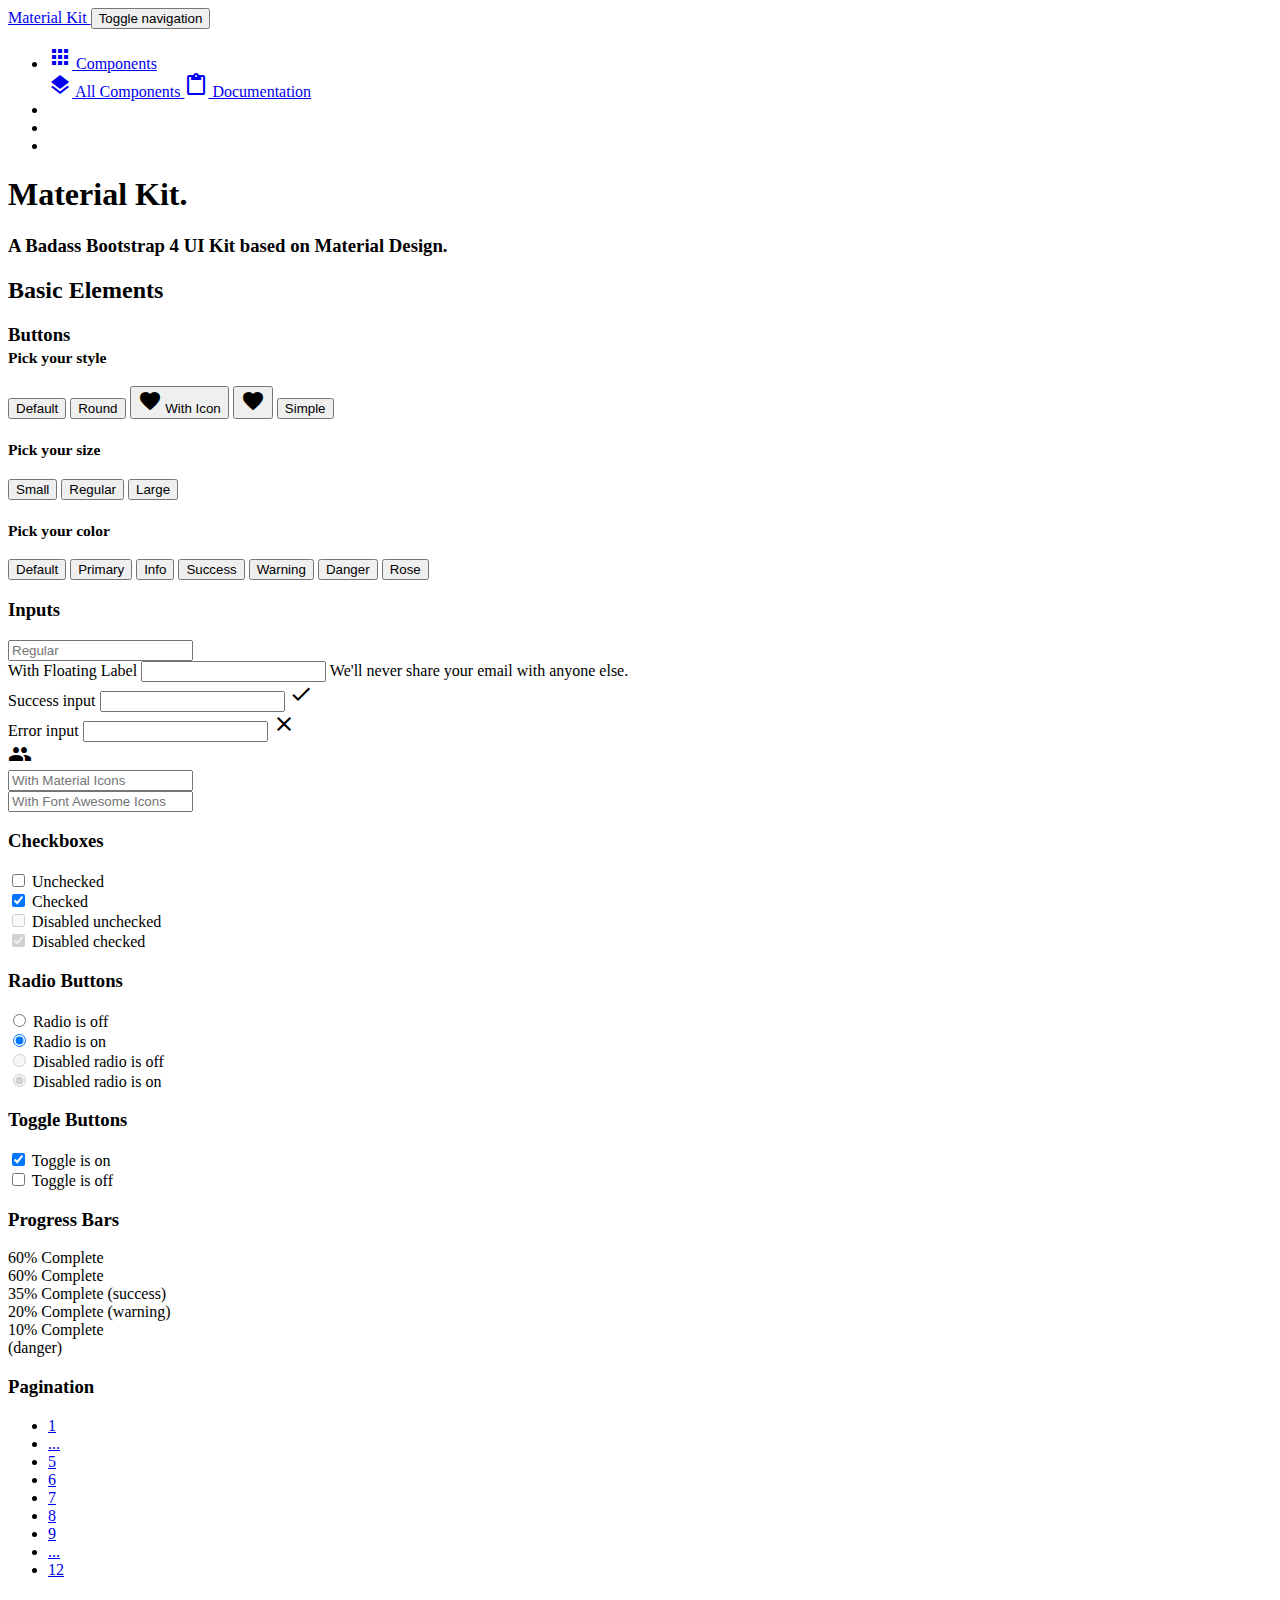
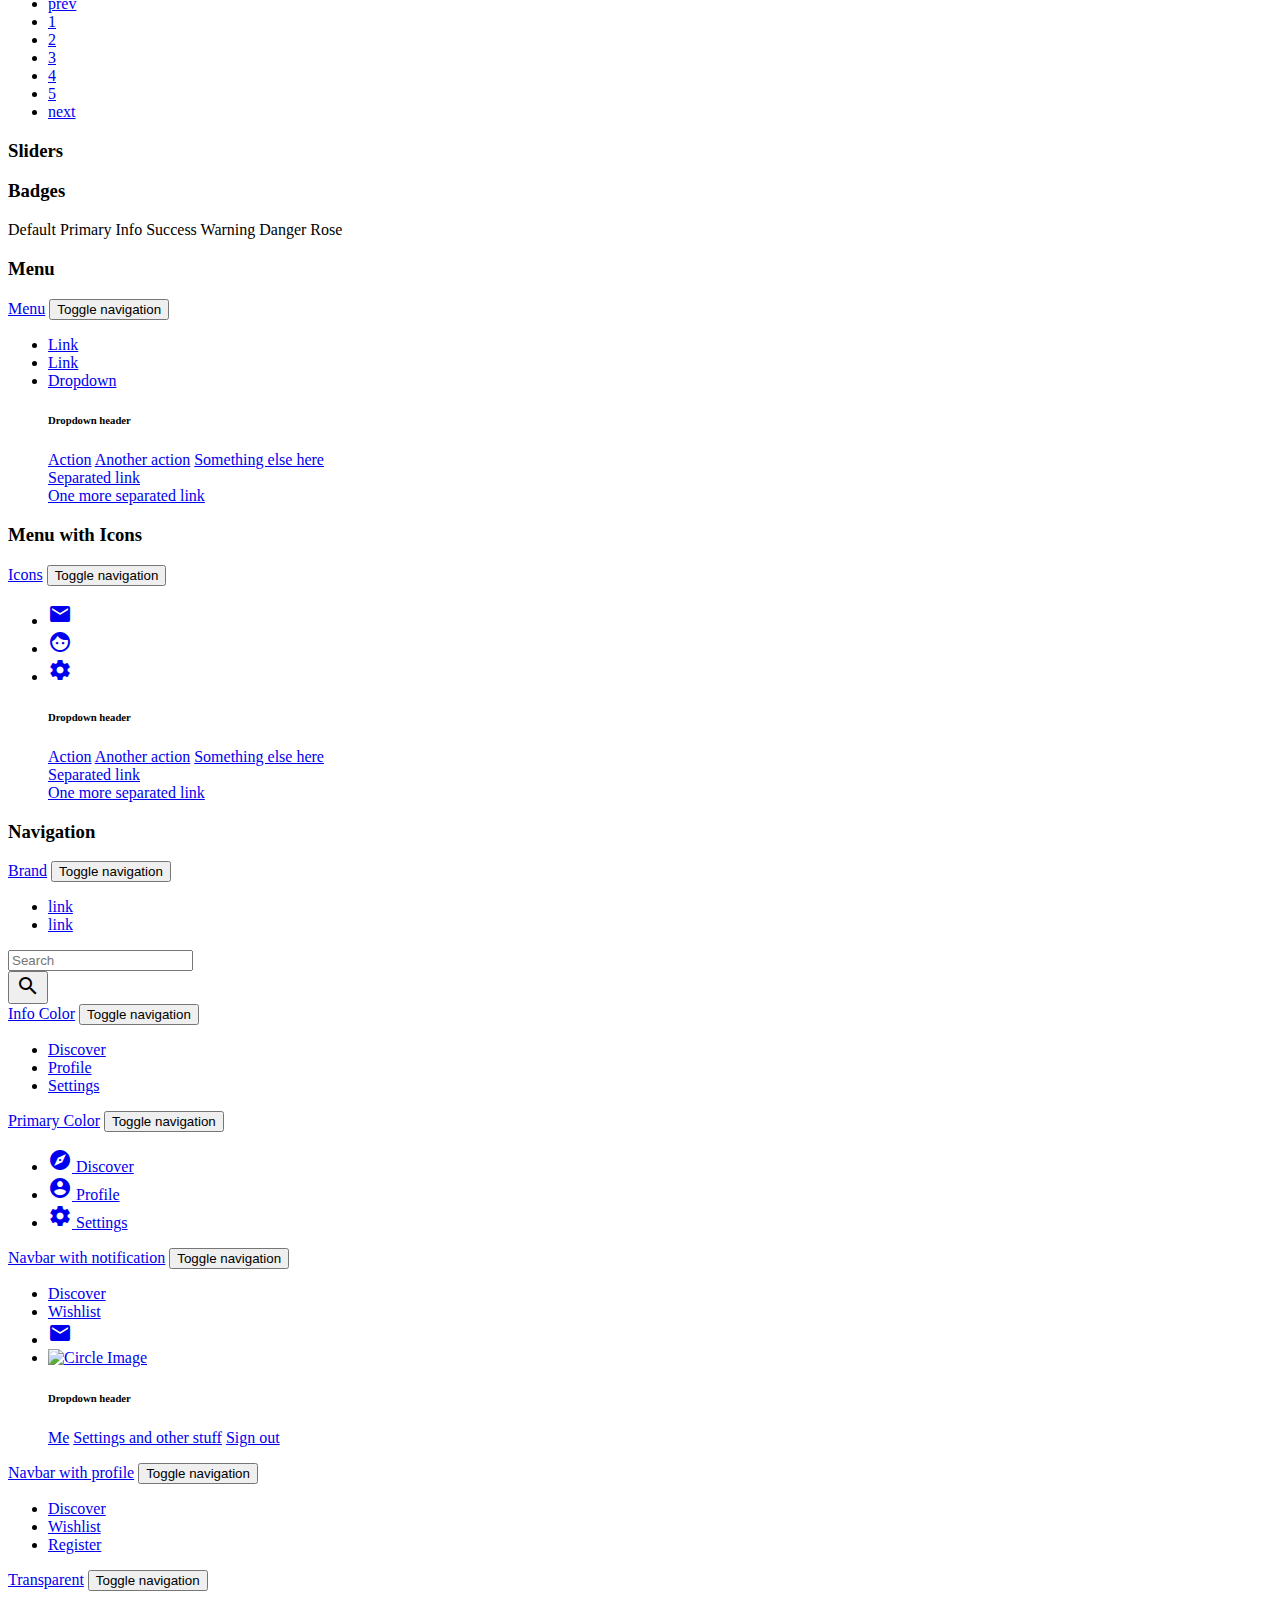
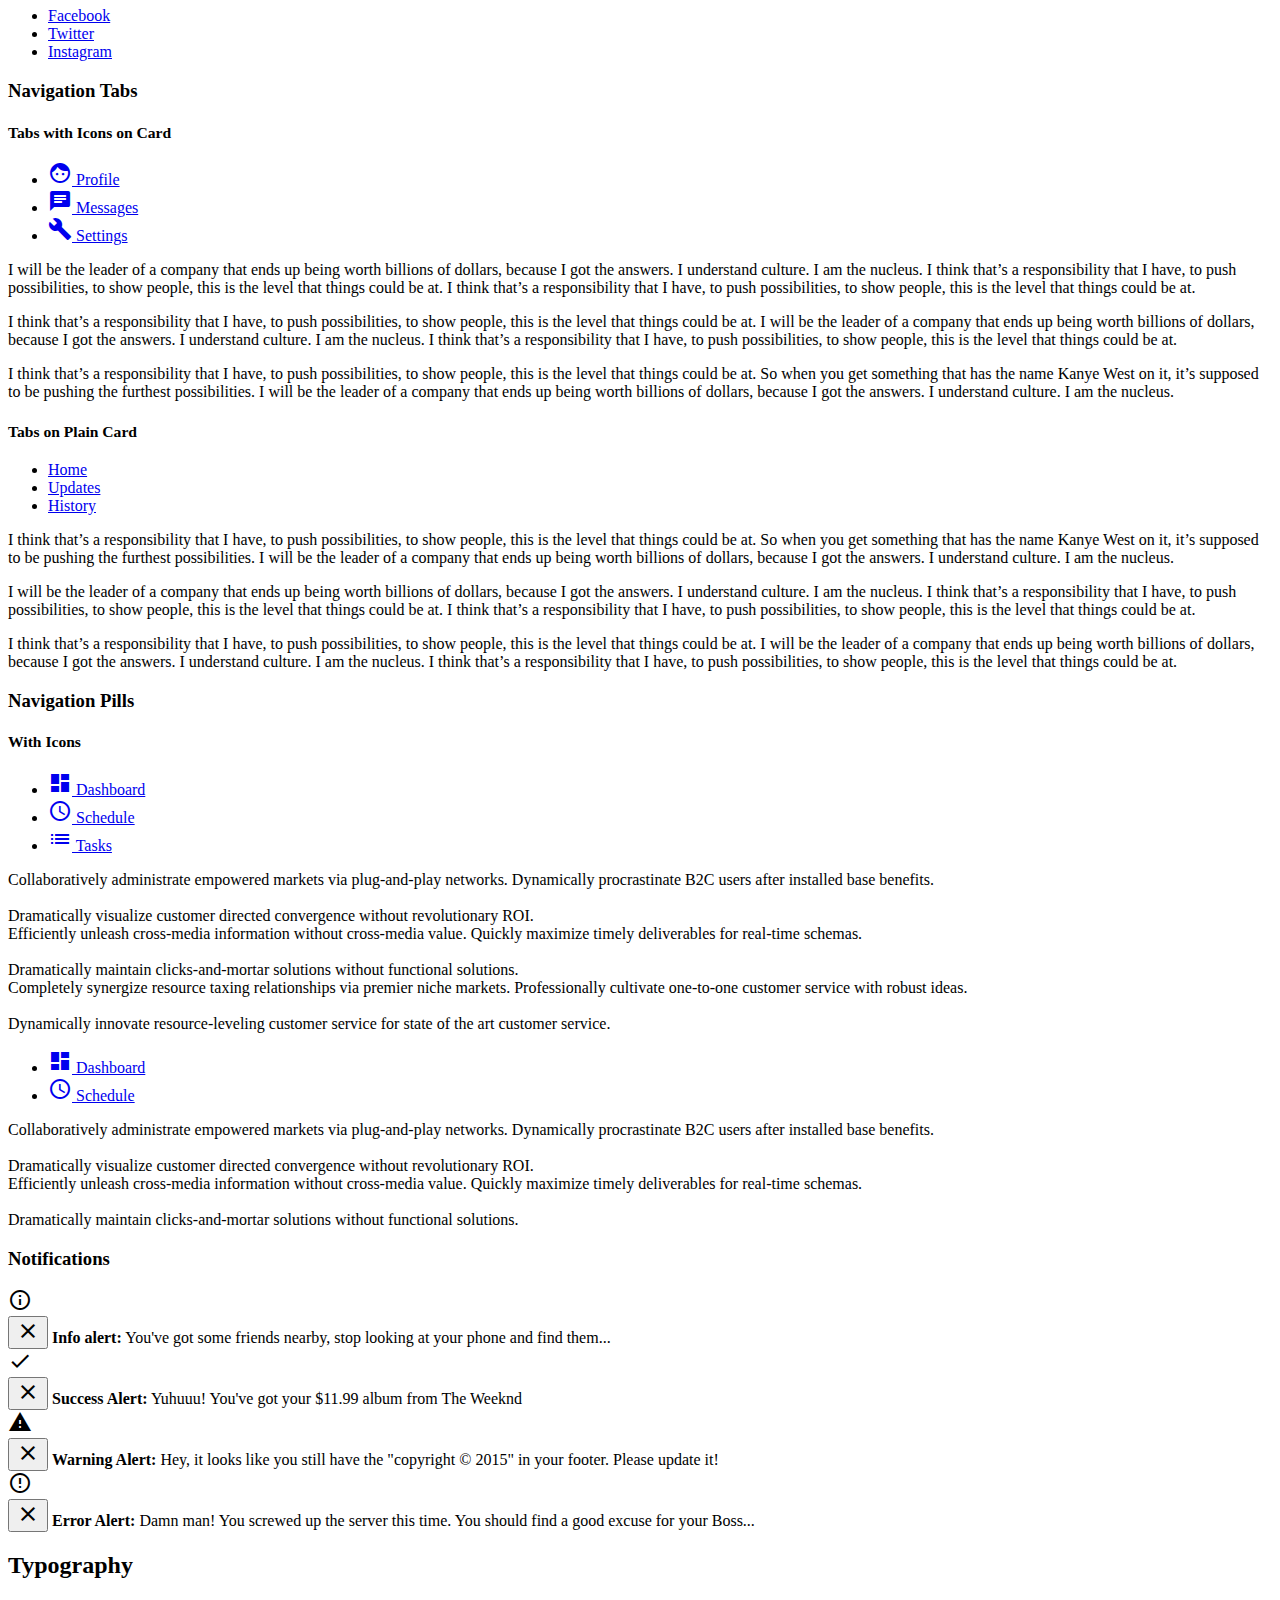
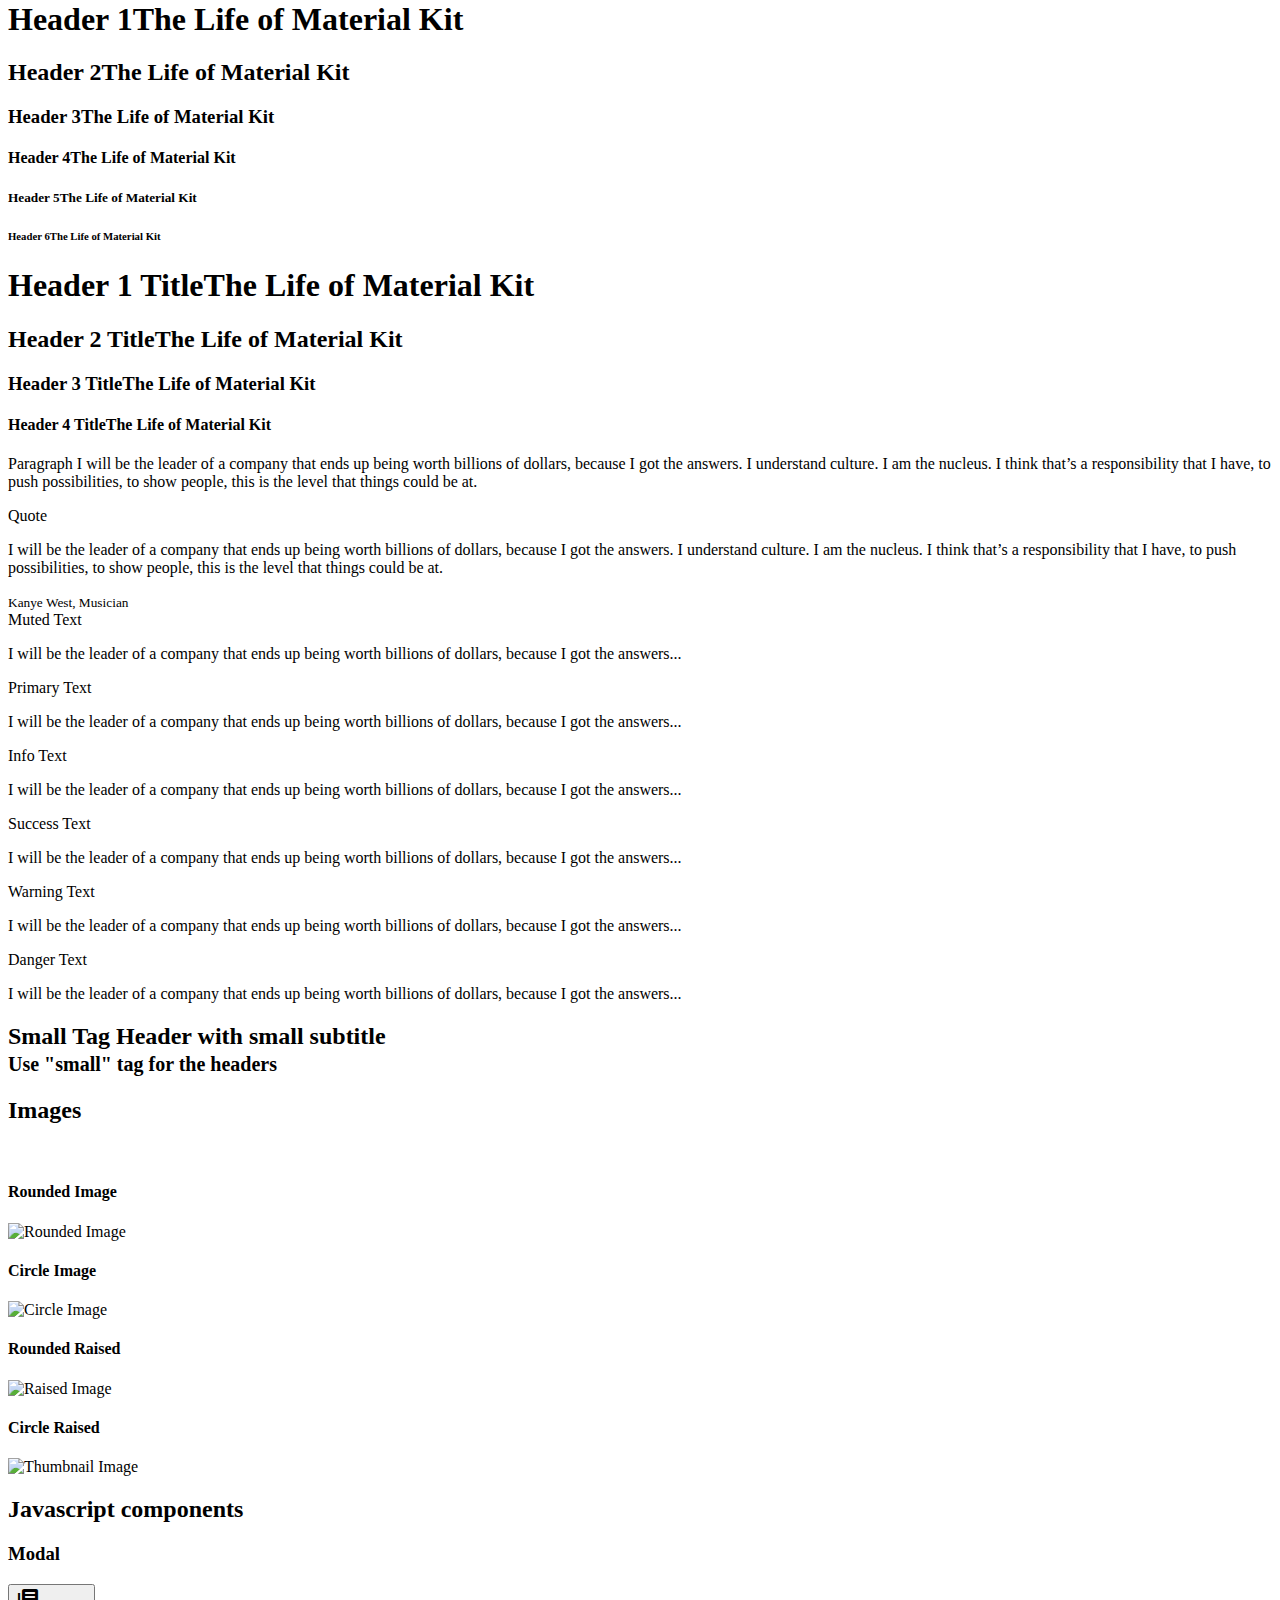
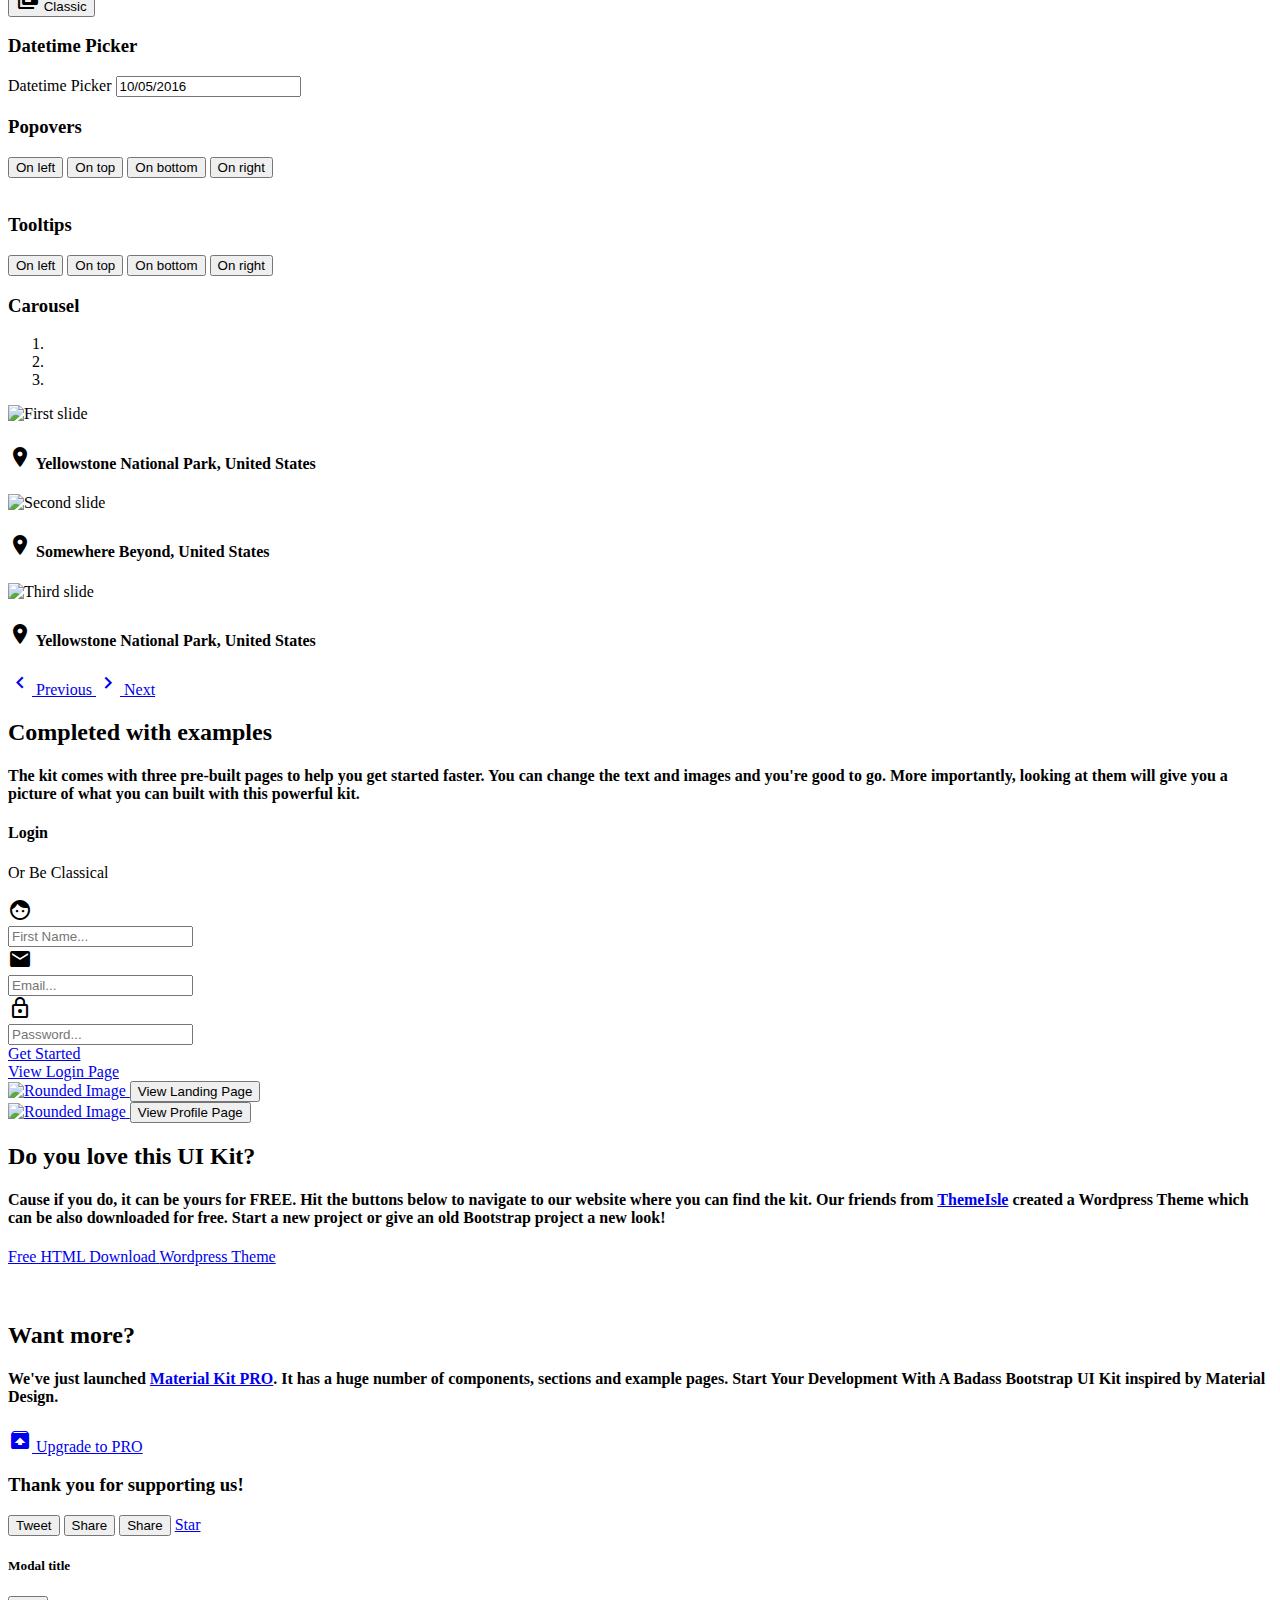
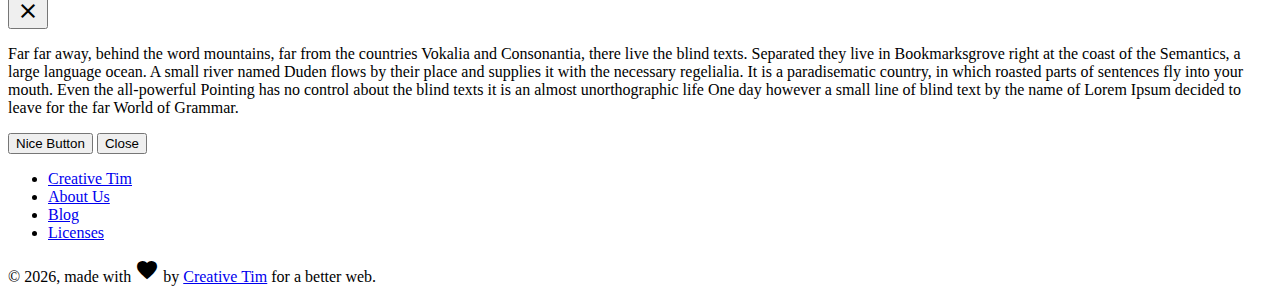
==== templates/index.html @ b5e275ee "Merge pull request #17 from LabLeon/landing" ====
<!--
 =========================================================
 * Material Kit - v2.0.6
 =========================================================

 * Product Page: https://www.creative-tim.com/product/material-kit
 * Copyright 2019 Creative Tim (http://www.creative-tim.com)
   Licensed under MIT (https://github.com/creativetimofficial/material-kit/blob/master/LICENSE.md)


 =========================================================

 * The above copyright notice and this permission notice shall be included in all copies or substantial portions of the Software. -->


<!DOCTYPE html>
<html lang="en">

<head>
  <meta charset="utf-8" />
  <link rel="apple-touch-icon" sizes="76x76" href="static/img/apple-icon.png">
  <link rel="icon" type="image/png" href="static/img/favicon.png">
  <meta http-equiv="X-UA-Compatible" content="IE=edge,chrome=1" />
  <title>
    Material Kit by Creative Tim
  </title>
  <meta content='width=device-width, initial-scale=1.0, maximum-scale=1.0, user-scalable=0, shrink-to-fit=no' name='viewport' />
  <!--     Fonts and icons     -->
  <link rel="stylesheet" type="text/css" href="https://fonts.googleapis.com/css?family=Roboto:300,400,500,700|Roboto+Slab:400,700|Material+Icons" />
  <link rel="stylesheet" href="https://maxcdn.bootstrapcdn.com/font-awesome/latest/css/font-awesome.min.css">
  <!-- CSS Files -->
  <link href="static/css/material-kit.css?v=2.0.6" rel="stylesheet" />
  <!-- CSS Just for demo purpose, don't include it in your project -->
  <link href="static/demo/demo.css" rel="stylesheet" />
</head>

<body class="index-page sidebar-collapse">
  <nav class="navbar navbar-transparent navbar-color-on-scroll fixed-top navbar-expand-lg" color-on-scroll="100" id="sectionsNav">
    <div class="container">
      <div class="navbar-translate">
        <a class="navbar-brand" href="/">
          Material Kit </a>
        <button class="navbar-toggler" type="button" data-toggle="collapse" aria-expanded="false" aria-label="Toggle navigation">
          <span class="sr-only">Toggle navigation</span>
          <span class="navbar-toggler-icon"></span>
          <span class="navbar-toggler-icon"></span>
          <span class="navbar-toggler-icon"></span>
        </button>
      </div>
      <div class="collapse navbar-collapse">
        <ul class="navbar-nav ml-auto">
          <li class="dropdown nav-item">
            <a href="#" class="dropdown-toggle nav-link" data-toggle="dropdown">
              <i class="material-icons">apps</i> Components
            </a>
            <div class="dropdown-menu dropdown-with-icons">
              <a href="/" class="dropdown-item">
                <i class="material-icons">layers</i> All Components
              </a>
              <a href="/" class="dropdown-item">
                <i class="material-icons">content_paste</i> Documentation
              </a>
            </div>
          </li>
          <li class="nav-item">
            <a class="nav-link" rel="tooltip" title="" data-placement="bottom" href="https://twitter.com/FerroRodolfo" target="_blank" data-original-title="Follow us on Twitter">
              <i class="fa fa-twitter"></i>
            </a>
          </li>
          <li class="nav-item">
            <a class="nav-link" rel="tooltip" title="" data-placement="bottom" href="https://twitter.com/FerroRodolfo" target="_blank" data-original-title="Like us on Facebook">
              <i class="fa fa-facebook-square"></i>
            </a>
          </li>
          <li class="nav-item">
            <a class="nav-link" rel="tooltip" title="" data-placement="bottom" href="https://twitter.com/FerroRodolfo" target="_blank" data-original-title="Follow us on Instagram">
              <i class="fa fa-instagram"></i>
            </a>
          </li>
        </ul>
      </div>
    </div>
  </nav>
  <div class="page-header header-filter clear-filter purple-filter" data-parallax="true" style="background-image: url('static/img/bg2.jpg');">
    <div class="container">
      <div class="row">
        <div class="col-md-8 ml-auto mr-auto">
          <div class="brand">
            <h1>Material Kit.</h1>
            <h3>A Badass Bootstrap 4 UI Kit based on Material Design.</h3>
          </div>
        </div>
      </div>
    </div>
  </div>
  <div class="main main-raised">
    <div class="section section-basic">
      <div class="container">
        <div class="title">
          <h2>Basic Elements</h2>
        </div>
        <!--  buttons -->
        <div id="buttons" class="cd-section">
          <div class="title">
            <h3>Buttons
              <br>
              <small>Pick your style</small>
            </h3>
          </div>
          <div class="row">
            <div class="col-md-8 ml-auto mr-auto">
              <button class="btn btn-primary">Default</button>
              <button class="btn btn-primary btn-round">Round</button>
              <button class="btn btn-primary btn-round">
                <i class="material-icons">favorite</i> With Icon
              </button>
              <button class="btn btn-primary btn-fab btn-round">
                <i class="material-icons">favorite</i>
              </button>
              <button class="btn btn-primary btn-link">Simple</button>
            </div>
          </div>
          <div class="title">
            <h3>
              <small>Pick your size</small>
            </h3>
          </div>
          <div class="row">
            <div class="col-md-8 ml-auto mr-auto">
              <button class="btn btn-primary btn-sm">Small</button>
              <button class="btn btn-primary">Regular</button>
              <button class="btn btn-primary btn-lg">Large</button>
            </div>
          </div>
          <div class="title">
            <h3>
              <small> Pick your color </small>
            </h3>
          </div>
          <div class="row">
            <div class="col-md-10 ml-auto">
              <button class="btn">Default</button>
              <button class="btn btn-primary">Primary</button>
              <button class="btn btn-info">Info</button>
              <button class="btn btn-success">Success</button>
              <button class="btn btn-warning">Warning</button>
              <button class="btn btn-danger">Danger</button>
              <button class="btn btn-rose">Rose</button>
            </div>
          </div>
        </div>
        <!--                 end buttons		         -->
        <div class="space-50"></div>
        <!--                 inputs -->
        <div id="inputs">
          <div class="title">
            <h3>Inputs</h3>
          </div>
          <div class="row">
            <div class="col-lg-3 col-sm-4">
              <div class="form-group has-default">
                <input type="text" class="form-control" placeholder="Regular">
              </div>
            </div>
            <div class="col-lg-3 col-sm-4">
              <div class="form-group">
                <label for="exampleInput1" class="bmd-label-floating">With Floating Label</label>
                <input type="email" class="form-control" id="exampleInput1">
                <span class="bmd-help">We'll never share your email with anyone else.</span>
              </div>
            </div>
            <div class="col-lg-3 col-sm-4">
              <div class="form-group has-success">
                <label for="exampleInput2" class="bmd-label-floating">Success input</label>
                <input type="text" class="form-control" id="exampleInput2">
                <span class="form-control-feedback">
                  <i class="material-icons">done</i>
                </span>
              </div>
            </div>
            <div class="col-lg-3 col-sm-4">
              <div class="form-group has-danger">
                <label for="exampleInput3" class="bmd-label-floating">Error input</label>
                <input type="email" class="form-control" id="exampleInput3">
                <span class="form-control-feedback">
                  <i class="material-icons">clear</i>
                </span>
              </div>
            </div>
            <div class="col-lg-3 col-sm-4">
              <div class="form-group">
                <div class="input-group">
                  <div class="input-group-prepend">
                    <span class="input-group-text">
                      <i class="material-icons">group</i>
                    </span>
                  </div>
                  <input type="text" class="form-control" placeholder="With Material Icons">
                </div>
              </div>
            </div>
            <div class="col-lg-3 col-sm-4">
              <div class="form-group">
                <div class="input-group">
                  <div class="input-group-prepend">
                    <span class="input-group-text">
                      <i class="fa fa-group"></i>
                    </span>
                  </div>
                  <input type="text" class="form-control" placeholder="With Font Awesome Icons">
                </div>
              </div>
            </div>
          </div>
        </div>
        <!--                 end inputs -->
        <div class="space-70"></div>
        <!--                 textarea/checkbox/radio/toggle -->
        <div id="checkRadios">
          <div class="row">
            <div class="col-lg-3 col-md-4 col-sm-6">
              <div class="title">
                <h3>Checkboxes</h3>
              </div>
              <div class="form-check">
                <label class="form-check-label">
                  <input class="form-check-input" type="checkbox" value=""> Unchecked
                  <span class="form-check-sign">
                    <span class="check"></span>
                  </span>
                </label>
              </div>
              <div class="form-check">
                <label class="form-check-label">
                  <input class="form-check-input" type="checkbox" value="" checked> Checked
                  <span class="form-check-sign">
                    <span class="check"></span>
                  </span>
                </label>
              </div>
              <div class="form-check disabled">
                <label class="form-check-label">
                  <input class="form-check-input" type="checkbox" value="" disabled> Disabled unchecked
                  <span class="form-check-sign">
                    <span class="check"></span>
                  </span>
                </label>
              </div>
              <div class="form-check disabled">
                <label class="form-check-label">
                  <input class="form-check-input" type="checkbox" value="" disabled checked> Disabled checked
                  <span class="form-check-sign">
                    <span class="check"></span>
                  </span>
                </label>
              </div>
            </div>
            <div class="col-lg-3 col-md-4 col-sm-6">
              <div class="title">
                <h3>Radio Buttons</h3>
              </div>
              <div class="form-check">
                <label class="form-check-label">
                  <input class="form-check-input" type="radio" name="exampleRadios" id="exampleRadios1" value="option1"> Radio is off
                  <span class="circle">
                    <span class="check"></span>
                  </span>
                </label>
              </div>
              <div class="form-check">
                <label class="form-check-label">
                  <input class="form-check-input" type="radio" name="exampleRadios" id="exampleRadios2" value="option2" checked> Radio is on
                  <span class="circle">
                    <span class="check"></span>
                  </span>
                </label>
              </div>
              <div class="form-check disabled">
                <label class="form-check-label">
                  <input class="form-check-input" type="radio" name="exampleRadios1" id="exampleRadios11" value="option1" disabled> Disabled radio is off
                  <span class="circle">
                    <span class="check"></span>
                  </span>
                </label>
              </div>
              <div class="form-check disabled">
                <label class="form-check-label">
                  <input class="form-check-input" type="radio" name="exampleRadio1" id="exampleRadios21" value="option2" checked disabled> Disabled radio is on
                  <span class="circle">
                    <span class="check"></span>
                  </span>
                </label>
              </div>
            </div>
            <div class="col-lg-3 col-md-4 col-sm-6">
              <div class="title">
                <h3>Toggle Buttons</h3>
              </div>
              <div class="togglebutton">
                <label>
                  <input type="checkbox" checked="">
                  <span class="toggle"></span>
                  Toggle is on
                </label>
              </div>
              <div class="togglebutton">
                <label>
                  <input type="checkbox">
                  <span class="toggle"></span>
                  Toggle is off
                </label>
              </div>
            </div>
          </div>
        </div>
        <div class="space-70"></div>
        <!--    progress/sliders -->
        <div id="progress">
          <div class="row">
            <div class="col-md-6">
              <div class="title">
                <h3>Progress Bars</h3>
              </div>
              <div class="progress progress-line-primary">
                <div class="progress-bar progress-bar-primary" role="progressbar" aria-valuenow="60" aria-valuemin="0" aria-valuemax="100" style="width: 30%;">
                  <span class="sr-only">60% Complete</span>
                </div>
              </div>
              <div class="progress progress-line-info">
                <div class="progress-bar progress-bar-info" role="progressbar" aria-valuenow="60" aria-valuemin="0" aria-valuemax="100" style="width: 60%;">
                  <span class="sr-only">60% Complete</span>
                </div>
              </div>
              <div class="progress progress-line-danger">
                <div class="progress-bar progress-bar-success" style="width: 35%">
                  <span class="sr-only">35% Complete (success)</span>
                </div>
                <div class="progress-bar progress-bar-warning" style="width: 20%">
                  <span class="sr-only">20% Complete (warning)</span>
                </div>
                <div class="progress-bar progress-bar-danger" style="width: 10%">
                  <span class="sr-only">10% Complete (danger)</span>
                </div>
              </div>
            </div>
            <div class="col-md-6">
              <div class="title">
                <h3>Pagination</h3>
              </div>
              <ul class="pagination pagination-primary">
                <!--
                            color-classes: "pagination-primary", "pagination-info", "pagination-success", "pagination-warning", "pagination-danger"
                        -->
                <li class="page-item">
                  <a href="javascript:void(0);" class="page-link">1</a>
                </li>
                <li class="page-item">
                  <a href="javascript:void(0);" class="page-link">...</a>
                </li>
                <li class="page-item">
                  <a href="javascript:void(0);" class="page-link">5</a>
                </li>
                <li class="page-item">
                  <a href="javascript:void(0);" class="page-link">6</a>
                </li>
                <li class="active page-item">
                  <a href="javascript:void(0);" class="page-link">7</a>
                </li>
                <li class="page-item">
                  <a href="javascript:void(0);" class="page-link">8</a>
                </li>
                <li class="page-item">
                  <a href="javascript:void(0);" class="page-link">9</a>
                </li>
                <li class="page-item">
                  <a href="javascript:void(0);" class="page-link">...</a>
                </li>
                <li class="page-item">
                  <a href="javascript:void(0);" class="page-link">12</a>
                </li>
              </ul>
              <ul class="pagination pagination-info">
                <li class="page-item">
                  <a href="javascript:void(0);" class="page-link"> prev</a>
                </li>
                <li class="page-item">
                  <a href="javascript:void(0);" class="page-link">1</a>
                </li>
                <li class="page-item">
                  <a href="javascript:void(0);" class="page-link">2</a>
                </li>
                <li class="active page-item">
                  <a href="javascript:void(0);" class="page-link">3</a>
                </li>
                <li class="page-item">
                  <a href="javascript:void(0);" class="page-link">4</a>
                </li>
                <li class="page-item">
                  <a href="javascript:void(0);" class="page-link">5</a>
                </li>
                <li class="page-item">
                  <a href="javascript:void(0);" class="page-link">next </a>
                </li>
              </ul>
            </div>
          </div>
        </div>
        <!--                 end progress -->
        <!--                 sliders -->
        <div id="sliders">
          <div class="row">
            <div class="col-md-6">
              <div class="title">
                <h3>Sliders</h3>
              </div>
              <div id="sliderRegular" class="slider"></div>
              <div id="sliderDouble" class="slider slider-info"></div>
            </div>
            <div class="col-md-6 ml-auto">
              <div class="title">
                <h3>Badges </h3>
              </div>
              <span class="badge badge-pill badge-secondary">Default</span>
              <span class="badge badge-pill badge-primary">Primary</span>
              <span class="badge badge-pill badge-info">Info</span>
              <span class="badge badge-pill badge-success">Success</span>
              <span class="badge badge-pill badge-warning">Warning</span>
              <span class="badge badge-pill badge-danger">Danger</span>
              <span class="badge badge-pill badge-rose">Rose</span>
            </div>
          </div>
        </div>
        <!--                 end sliders -->
      </div>
    </div>
    <div class="section section-navbars cd-section" id="navigation">
      <div class="container">
        <!--                 menu -->
        <div class="row">
          <div class="col-md-6">
            <div class="title">
              <h3>Menu</h3>
            </div>
            <nav class="navbar navbar-expand-lg bg-primary">
              <div class="container">
                <div class="navbar-translate">
                  <a class="navbar-brand" href="/presentation.html">Menu</a>
                  <button class="navbar-toggler" type="button" data-toggle="collapse" aria-expanded="false" aria-label="Toggle navigation">
                    <span class="sr-only">Toggle navigation</span>
                    <span class="navbar-toggler-icon"></span>
                    <span class="navbar-toggler-icon"></span>
                    <span class="navbar-toggler-icon"></span>
                  </button>
                </div>
                <div class="collapse navbar-collapse">
                  <ul class="navbar-nav">
                    <li class="active nav-item">
                      <a href="#pablo" class="nav-link">Link</a>
                    </li>
                    <li class="nav-item">
                      <a href="#pablo" class="nav-link">Link</a>
                    </li>
                    <li class="dropdown nav-item">
                      <a href="#pablo" class="dropdown-toggle nav-link" data-toggle="dropdown">Dropdown</a>
                      <div class="dropdown-menu">
                        <h6 class="dropdown-header">Dropdown header</h6>
                        <a href="#pablo" class="dropdown-item">Action</a>
                        <a href="#pablo" class="dropdown-item">Another action</a>
                        <a href="#pablo" class="dropdown-item">Something else here</a>
                        <div class="dropdown-divider"></div>
                        <a href="#pablo" class="dropdown-item">Separated link</a>
                        <div class="dropdown-divider"></div>
                        <a href="#pablo" class="dropdown-item">One more separated link</a>
                      </div>
                    </li>
                  </ul>
                </div>
              </div>
            </nav>
          </div>
          <div class="col-md-6">
            <div class="title">
              <h3>Menu with Icons</h3>
            </div>
            <nav class="navbar navbar-expand-lg bg-info">
              <div class="container">
                <div class="navbar-translate">
                  <a class="navbar-brand" href="/presentation.html">Icons</a>
                  <button class="navbar-toggler" type="button" data-toggle="collapse" aria-expanded="false" aria-label="Toggle navigation">
                    <span class="sr-only">Toggle navigation</span>
                    <span class="navbar-toggler-icon"></span>
                    <span class="navbar-toggler-icon"></span>
                    <span class="navbar-toggler-icon"></span>
                  </button>
                </div>
                <div class="collapse navbar-collapse">
                  <ul class="navbar-nav ml-auto">
                    <li class="nav-item">
                      <a href="#pablo" class="nav-link"><i class="material-icons">email</i></a>
                    </li>
                    <li class="nav-item">
                      <a href="#pablo" class="nav-link"><i class="material-icons">face</i></a>
                    </li>
                    <li class="dropdown nav-item">
                      <a href="#pablo" class="dropdown-toggle nav-link" data-toggle="dropdown">
                        <i class="material-icons">settings</i>
                        <b class="caret"></b>
                      </a>
                      <div class="dropdown-menu dropdown-menu-right">
                        <h6 class="dropdown-header">Dropdown header</h6>
                        <a href="#pablo" class="dropdown-item">Action</a>
                        <a href="#pablo" class="dropdown-item">Another action</a>
                        <a href="#pablo" class="dropdown-item">Something else here</a>
                        <div class="dropdown-divider"></div>
                        <a href="#pablo" class="dropdown-item">Separated link</a>
                        <div class="dropdown-divider"></div>
                        <a href="#pablo" class="dropdown-item">One more separated link</a>
                      </div>
                    </li>
                  </ul>
                </div>
              </div>
            </nav>
          </div>
        </div>
        <!-- 	            end menu -->
        <div class="title">
          <h3>Navigation</h3>
        </div>
      </div>
      <!--             navbar -->
      <div id="navbar">
        <div class="navigation-example" style="background-image: url('static/img/bg.jpg');">
          <!--        rose navbar with search form -->
          <nav class="navbar navbar-expand-lg bg-rose">
            <div class="container">
              <div class="navbar-translate">
                <a class="navbar-brand" href="#0">Brand</a>
                <button class="navbar-toggler" type="button" data-toggle="collapse" aria-expanded="false" aria-label="Toggle navigation">
                  <span class="sr-only">Toggle navigation</span>
                  <span class="navbar-toggler-icon"></span>
                  <span class="navbar-toggler-icon"></span>
                  <span class="navbar-toggler-icon"></span>
                </button>
              </div>
              <div class="collapse navbar-collapse">
                <ul class="navbar-nav">
                  <li class="nav-item active">
                    <a href="#pablo" class="nav-link">link</a>
                  </li>
                  <li class="nav-item">
                    <a href="#pablo" class="nav-link">link</a>
                  </li>
                </ul>
                <form class="form-inline ml-auto">
                  <div class="form-group has-white">
                    <input type="text" class="form-control" placeholder="Search">
                  </div>
                  <button type="submit" class="btn btn-white btn-raised btn-fab btn-round">
                    <i class="material-icons">search</i>
                  </button>
                </form>
              </div>
            </div>
          </nav>
          <!--        end rose navbar -->
          <!--        info navbar -->
          <nav class="navbar navbar-expand-lg bg-info">
            <div class="container">
              <div class="navbar-translate">
                <a class="navbar-brand" href="#0">Info Color</a>
                <button class="navbar-toggler" type="button" data-toggle="collapse" aria-expanded="false" aria-label="Toggle navigation">
                  <span class="sr-only">Toggle navigation</span>
                  <span class="navbar-toggler-icon"></span>
                  <span class="navbar-toggler-icon"></span>
                  <span class="navbar-toggler-icon"></span>
                </button>
              </div>
              <div class="collapse navbar-collapse">
                <ul class="navbar-nav ml-auto">
                  <li class="active nav-item">
                    <a href="#pablo" class="nav-link">
                      Discover
                    </a>
                  </li>
                  <li class="nav-item">
                    <a href="#pablo" class="nav-link">
                      Profile
                    </a>
                  </li>
                  <li class="nav-item">
                    <a href="#pablo" class="nav-link">
                      Settings
                    </a>
                  </li>
                </ul>
              </div>
            </div>
          </nav>
          <!--        end info navbar -->
          <!--        primary navbar  -->
          <nav class="navbar navbar-expand-lg bg-primary">
            <div class="container">
              <div class="navbar-translate">
                <a class="navbar-brand" href="#0">Primary Color</a>
                <button class="navbar-toggler" type="button" data-toggle="collapse" aria-expanded="false" aria-label="Toggle navigation">
                  <span class="sr-only">Toggle navigation</span>
                  <span class="navbar-toggler-icon"></span>
                  <span class="navbar-toggler-icon"></span>
                  <span class="navbar-toggler-icon"></span>
                </button>
              </div>
              <div class="collapse navbar-collapse">
                <ul class="navbar-nav ml-auto">
                  <li class="active nav-item">
                    <a href="#pablo" class="nav-link">
                      <i class="material-icons">explore</i> Discover
                    </a>
                  </li>
                  <li class="nav-item">
                    <a href="#pablo" class="nav-link">
                      <i class="material-icons">account_circle</i> Profile
                    </a>
                  </li>
                  <li class="nav-item">
                    <a href="#pablo" class="nav-link">
                      <i class="material-icons">settings</i> Settings
                    </a>
                  </li>
                </ul>
              </div>
            </div>
          </nav>
          <!--        end primary navbar -->
          <!--         inverse navbar with notifications     -->
          <nav class="navbar navbar-inverse navbar-expand-lg bg-dark" role="navigation-demo">
            <div class="container">
              <!-- Brand and toggle get grouped for better mobile display -->
              <div class="navbar-translate">
                <a class="navbar-brand" href="#0">Navbar with notification</a>
                <button class="navbar-toggler" type="button" data-toggle="collapse" aria-expanded="false" aria-label="Toggle navigation">
                  <span class="sr-only">Toggle navigation</span>
                  <span class="navbar-toggler-icon"></span>
                  <span class="navbar-toggler-icon"></span>
                  <span class="navbar-toggler-icon"></span>
                </button>
              </div>
              <!-- Collect the nav links, forms, and other content for toggling -->
              <div class="collapse navbar-collapse">
                <ul class="navbar-nav ml-auto">
                  <li class="nav-item">
                    <a href="#pablo" class="nav-link">
                      Discover
                    </a>
                  </li>
                  <li class="nav-item">
                    <a href="#pablo" class="nav-link">
                      Wishlist
                    </a>
                  </li>
                  <li class="nav-item">
                    <a href="#pablo" class="btn btn-rose btn-raised btn-fab btn-round" data-toggle="dropdown">
                      <i class="material-icons">email</i>
                    </a>
                  </li>
                  <li class="dropdown nav-item">
                    <a href="#pablo" class="profile-photo dropdown-toggle nav-link" data-toggle="dropdown">
                      <div class="profile-photo-small">
                        <img src="static/img/faces/avatar.jpg" alt="Circle Image" class="rounded-circle img-fluid">
                      </div>
                    </a>
                    <div class="dropdown-menu dropdown-menu-right">
                      <h6 class="dropdown-header">Dropdown header</h6>
                      <a href="#pablo" class="dropdown-item">Me</a>
                      <a href="#pablo" class="dropdown-item">Settings and other stuff</a>
                      <a href="#pablo" class="dropdown-item">Sign out</a>
                    </div>
                  </li>
                </ul>
              </div>
              <!-- /.navbar-collapse -->
            </div>
            <!-- /.container-->
          </nav>
          <!--            end inverse navbar -->
          <!--        default navbar with profile photo -->
          <nav class="navbar navbar-default navbar-expand-lg" role="navigation-demo">
            <div class="container">
              <!-- Brand and toggle get grouped for better mobile display -->
              <div class="navbar-translate">
                <a class="navbar-brand" href="#0">Navbar with profile</a>
                <button class="navbar-toggler" type="button" data-toggle="collapse" aria-expanded="false" aria-label="Toggle navigation">
                  <span class="sr-only">Toggle navigation</span>
                  <span class="navbar-toggler-icon"></span>
                  <span class="navbar-toggler-icon"></span>
                  <span class="navbar-toggler-icon"></span>
                </button>
              </div>
              <!-- Collect the nav links, forms, and other content for toggling -->
              <div class="collapse navbar-collapse">
                <ul class="navbar-nav ml-auto">
                  <li class="nav-item">
                    <a href="#pablo" class="nav-link">
                      Discover
                    </a>
                  </li>
                  <li class="nav-item">
                    <a href="#pablo" class="nav-link">
                      Wishlist
                    </a>
                  </li>
                  <li class="nav-item">
                    <a href="#pablo" class="btn btn-rose btn-raised btn-round " data-toggle="dropdown">
                      Register
                    </a>
                  </li>
                </ul>
              </div>
              <!-- /.navbar-collapse -->
            </div>
            <!-- /.container-->
          </nav>
          <!--                end default navbar -->
          <!--        transparent navbar -->
          <nav class="navbar navbar-transparent navbar-expand-lg">
            <div class="container">
              <div class="navbar-translate">
                <a class="navbar-brand" href="#pablo">Transparent</a>
                <button type="button" class="ml-auto navbar-toggler" data-toggle="collapse" data-target="#example-navbar-transparent">
                  <span class="sr-only">Toggle navigation</span>
                  <span class="navbar-toggler-icon"></span>
                  <span class="navbar-toggler-icon"></span>
                  <span class="navbar-toggler-icon"></span>
                </button>
              </div>
              <div class="collapse navbar-collapse" id="example-navbar-transparent">
                <ul class="navbar-nav ml-auto">
                  <li class="nav-item">
                    <a href="#pablo" class="nav-link">
                      <i class="fa fa-facebook-square"></i> Facebook
                    </a>
                  </li>
                  <li class="nav-item">
                    <a href="#pablo" class="nav-link">
                      <i class="fa fa-twitter"></i> Twitter
                    </a>
                  </li>
                  <li class="nav-item">
                    <a href="#pablo" class="nav-link">
                      <i class="fa fa-instagram"></i> Instagram
                    </a>
                  </li>
                </ul>
              </div>
            </div>
          </nav>
          <!--        end transparent navbar-->
        </div>
      </div>
      <!-- end navbar  -->
    </div>
    <div class="section section-tabs">
      <div class="container">
        <!--                nav tabs	             -->
        <div id="nav-tabs">
          <h3>Navigation Tabs</h3>
          <div class="row">
            <div class="col-md-6">
              <h3>
                <small>Tabs with Icons on Card</small>
              </h3>
              <!-- Tabs with icons on Card -->
              <div class="card card-nav-tabs">
                <div class="card-header card-header-primary">
                  <!-- colors: "header-primary", "header-info", "header-success", "header-warning", "header-danger" -->
                  <div class="nav-tabs-navigation">
                    <div class="nav-tabs-wrapper">
                      <ul class="nav nav-tabs" data-tabs="tabs">
                        <li class="nav-item">
                          <a class="nav-link active" href="#profile" data-toggle="tab">
                            <i class="material-icons">face</i> Profile
                          </a>
                        </li>
                        <li class="nav-item">
                          <a class="nav-link" href="#messages" data-toggle="tab">
                            <i class="material-icons">chat</i> Messages
                          </a>
                        </li>
                        <li class="nav-item">
                          <a class="nav-link" href="#settings" data-toggle="tab">
                            <i class="material-icons">build</i> Settings
                          </a>
                        </li>
                      </ul>
                    </div>
                  </div>
                </div>
                <div class="card-body ">
                  <div class="tab-content text-center">
                    <div class="tab-pane active" id="profile">
                      <p> I will be the leader of a company that ends up being worth billions of dollars, because I got the answers. I understand culture. I am the nucleus. I think that&#x2019;s a responsibility that I have, to push possibilities, to show people, this is the level that things could be at. I think that&#x2019;s a responsibility that I have, to push possibilities, to show people, this is the level that things could be at. </p>
                    </div>
                    <div class="tab-pane" id="messages">
                      <p> I think that&#x2019;s a responsibility that I have, to push possibilities, to show people, this is the level that things could be at. I will be the leader of a company that ends up being worth billions of dollars, because I got the answers. I understand culture. I am the nucleus. I think that&#x2019;s a responsibility that I have, to push possibilities, to show people, this is the level that things could be at.</p>
                    </div>
                    <div class="tab-pane" id="settings">
                      <p>I think that&#x2019;s a responsibility that I have, to push possibilities, to show people, this is the level that things could be at. So when you get something that has the name Kanye West on it, it&#x2019;s supposed to be pushing the furthest possibilities. I will be the leader of a company that ends up being worth billions of dollars, because I got the answers. I understand culture. I am the nucleus.</p>
                    </div>
                  </div>
                </div>
              </div>
              <!-- End Tabs with icons on Card -->
            </div>
            <div class="col-md-6">
              <h3>
                <small>Tabs on Plain Card</small>
              </h3>
              <!-- Tabs on Plain Card -->
              <div class="card card-nav-tabs card-plain">
                <div class="card-header card-header-danger">
                  <!-- colors: "header-primary", "header-info", "header-success", "header-warning", "header-danger" -->
                  <div class="nav-tabs-navigation">
                    <div class="nav-tabs-wrapper">
                      <ul class="nav nav-tabs" data-tabs="tabs">
                        <li class="nav-item">
                          <a class="nav-link active" href="#home" data-toggle="tab">Home</a>
                        </li>
                        <li class="nav-item">
                          <a class="nav-link" href="#updates" data-toggle="tab">Updates</a>
                        </li>
                        <li class="nav-item">
                          <a class="nav-link" href="#history" data-toggle="tab">History</a>
                        </li>
                      </ul>
                    </div>
                  </div>
                </div>
                <div class="card-body ">
                  <div class="tab-content text-center">
                    <div class="tab-pane active" id="home">
                      <p>I think that&#x2019;s a responsibility that I have, to push possibilities, to show people, this is the level that things could be at. So when you get something that has the name Kanye West on it, it&#x2019;s supposed to be pushing the furthest possibilities. I will be the leader of a company that ends up being worth billions of dollars, because I got the answers. I understand culture. I am the nucleus.</p>
                    </div>
                    <div class="tab-pane" id="updates">
                      <p> I will be the leader of a company that ends up being worth billions of dollars, because I got the answers. I understand culture. I am the nucleus. I think that&#x2019;s a responsibility that I have, to push possibilities, to show people, this is the level that things could be at. I think that&#x2019;s a responsibility that I have, to push possibilities, to show people, this is the level that things could be at. </p>
                    </div>
                    <div class="tab-pane" id="history">
                      <p> I think that&#x2019;s a responsibility that I have, to push possibilities, to show people, this is the level that things could be at. I will be the leader of a company that ends up being worth billions of dollars, because I got the answers. I understand culture. I am the nucleus. I think that&#x2019;s a responsibility that I have, to push possibilities, to show people, this is the level that things could be at.</p>
                    </div>
                  </div>
                </div>
              </div>
              <!-- End Tabs on plain Card -->
            </div>
          </div>
        </div>
      </div>
    </div>
    <!-- 	            end nav tabs -->
    <div class="section section-white">
      <div class="container">
        <!--                 nav pills -->
        <div id="navigation-pills">
          <div class="title">
            <h3>Navigation Pills</h3>
          </div>
          <div class="title">
            <h3>
              <small>With Icons</small>
            </h3>
          </div>
          <div class="row">
            <div class="col-lg-6 col-md-8">
              <ul class="nav nav-pills nav-pills-icons" role="tablist">
                <!--
                                color-classes: "nav-pills-primary", "nav-pills-info", "nav-pills-success", "nav-pills-warning","nav-pills-danger"
                            -->
                <li class="nav-item">
                  <a class="nav-link" href="#dashboard-1" role="tab" data-toggle="tab">
                    <i class="material-icons">dashboard</i> Dashboard
                  </a>
                </li>
                <li class="nav-item">
                  <a class="nav-link active" href="#schedule-1" role="tab" data-toggle="tab">
                    <i class="material-icons">schedule</i> Schedule
                  </a>
                </li>
                <li class="nav-item">
                  <a class="nav-link" href="#tasks-1" role="tab" data-toggle="tab">
                    <i class="material-icons">list</i> Tasks
                  </a>
                </li>
              </ul>
              <div class="tab-content tab-space">
                <div class="tab-pane active" id="dashboard-1">
                  Collaboratively administrate empowered markets via plug-and-play networks. Dynamically procrastinate B2C users after installed base benefits.
                  <br>
                  <br> Dramatically visualize customer directed convergence without revolutionary ROI.
                </div>
                <div class="tab-pane" id="schedule-1">
                  Efficiently unleash cross-media information without cross-media value. Quickly maximize timely deliverables for real-time schemas.
                  <br>
                  <br>Dramatically maintain clicks-and-mortar solutions without functional solutions.
                </div>
                <div class="tab-pane" id="tasks-1">
                  Completely synergize resource taxing relationships via premier niche markets. Professionally cultivate one-to-one customer service with robust ideas.
                  <br>
                  <br>Dynamically innovate resource-leveling customer service for state of the art customer service.
                </div>
              </div>
            </div>
            <div class="col-lg-6 col-md-12">
              <div class="row">
                <div class="col-md-3">
                  <ul class="nav nav-pills nav-pills-icons flex-column" role="tablist">
                    <!--
                                        color-classes: "nav-pills-primary", "nav-pills-info", "nav-pills-success", "nav-pills-warning","nav-pills-danger"
                                    -->
                    <li class="nav-item">
                      <a class="nav-link active" href="#dashboard-2" role="tab" data-toggle="tab">
                        <i class="material-icons">dashboard</i> Dashboard
                      </a>
                    </li>
                    <li class="nav-item">
                      <a class="nav-link" href="#schedule-2" role="tab" data-toggle="tab">
                        <i class="material-icons">schedule</i> Schedule
                      </a>
                    </li>
                  </ul>
                </div>
                <div class="col-md-8">
                  <div class="tab-content">
                    <div class="tab-pane active" id="dashboard-2">
                      Collaboratively administrate empowered markets via plug-and-play networks. Dynamically procrastinate B2C users after installed base benefits.
                      <br>
                      <br> Dramatically visualize customer directed convergence without revolutionary ROI.
                    </div>
                    <div class="tab-pane" id="schedule-2">
                      Efficiently unleash cross-media information without cross-media value. Quickly maximize timely deliverables for real-time schemas.
                      <br>
                      <br>Dramatically maintain clicks-and-mortar solutions without functional solutions.
                    </div>
                  </div>
                </div>
              </div>
            </div>
          </div>
        </div>
        <!--                 end nav pills -->
      </div>
    </div>
    <!--        notifications -->
    <div class="section cd-section section-notifications" id="notifications">
      <div class="container">
        <div class="title">
          <h3>Notifications</h3>
        </div>
      </div>
      <div class="alert alert-info">
        <div class="container">
          <div class="alert-icon">
            <i class="material-icons">info_outline</i>
          </div>
          <button type="button" class="close" data-dismiss="alert" aria-label="Close">
            <span aria-hidden="true"><i class="material-icons">clear</i></span>
          </button>
          <b>Info alert:</b> You&apos;ve got some friends nearby, stop looking at your phone and find them...
        </div>
      </div>
      <div class="alert alert-success">
        <div class="container">
          <div class="alert-icon">
            <i class="material-icons">check</i>
          </div>
          <button type="button" class="close" data-dismiss="alert" aria-label="Close">
            <span aria-hidden="true"><i class="material-icons">clear</i></span>
          </button>
          <b>Success Alert:</b> Yuhuuu! You&apos;ve got your $11.99 album from The Weeknd
        </div>
      </div>
      <div class="alert alert-warning">
        <div class="container">
          <div class="alert-icon">
            <i class="material-icons">warning</i>
          </div>
          <button type="button" class="close" data-dismiss="alert" aria-label="Close">
            <span aria-hidden="true"><i class="material-icons">clear</i></span>
          </button>
          <b>Warning Alert:</b> Hey, it looks like you still have the &quot;copyright &#xA9; 2015&quot; in your footer. Please update it!
        </div>
      </div>
      <div class="alert alert-danger">
        <div class="container">
          <div class="alert-icon">
            <i class="material-icons">error_outline</i>
          </div>
          <button type="button" class="close" data-dismiss="alert" aria-label="Close">
            <span aria-hidden="true"><i class="material-icons">clear</i></span>
          </button>
          <b>Error Alert:</b> Damn man! You screwed up the server this time. You should find a good excuse for your Boss...
        </div>
      </div>
      <div class="clearfix"></div>
    </div>
    <!--        end notifications -->
    <div class="section">
      <div class="container tim-container">
        <!--     	        typography -->
        <div id="typography" class="cd-section">
          <div class="title">
            <h2>Typography</h2>
          </div>
          <div class="row">
            <div class="tim-typo">
              <h1>
                <span class="tim-note">Header 1</span>The Life of Material Kit </h1>
            </div>
            <div class="tim-typo">
              <h2>
                <span class="tim-note">Header 2</span>The Life of Material Kit</h2>
            </div>
            <div class="tim-typo">
              <h3>
                <span class="tim-note">Header 3</span>The Life of Material Kit</h3>
            </div>
            <div class="tim-typo">
              <h4>
                <span class="tim-note">Header 4</span>The Life of Material Kit</h4>
            </div>
            <div class="tim-typo">
              <h5>
                <span class="tim-note">Header 5</span>The Life of Material Kit</h5>
            </div>
            <div class="tim-typo">
              <h6>
                <span class="tim-note">Header 6</span>The Life of Material Kit</h6>
            </div>
            <div class="tim-typo">
              <h1 class="title">
                <span class="tim-note">Header 1 Title</span>The Life of Material Kit </h1>
            </div>
            <div class="tim-typo">
              <h2 class="title">
                <span class="tim-note">Header 2 Title</span>The Life of Material Kit</h2>
            </div>
            <div class="tim-typo">
              <h3 class="title">
                <span class="tim-note">Header 3 Title</span>The Life of Material Kit</h3>
            </div>
            <div class="tim-typo">
              <h4 class="title">
                <span class="tim-note">Header 4 Title</span>The Life of Material Kit</h4>
            </div>
            <div class="tim-typo">
              <p>
                <span class="tim-note">Paragraph</span>
                I will be the leader of a company that ends up being worth billions of dollars, because I got the answers. I understand culture. I am the nucleus. I think that&#x2019;s a responsibility that I have, to push possibilities, to show people, this is the level that things could be at.</p>
            </div>
            <div class="tim-typo">
              <span class="tim-note">Quote</span>
              <div class="blockquote undefined">
                <p>
                  I will be the leader of a company that ends up being worth billions of dollars, because I got the answers. I understand culture. I am the nucleus. I think that&#x2019;s a responsibility that I have, to push possibilities, to show people, this is the level that things could be at.
                </p>
                <small>
                  Kanye West, Musician
                </small>
              </div>
            </div>
            <div class="tim-typo">
              <span class="tim-note">Muted Text</span>
              <p class="text-muted">
                I will be the leader of a company that ends up being worth billions of dollars, because I got the answers...
              </p>
            </div>
            <div class="tim-typo">
              <span class="tim-note">Primary Text</span>
              <p class="text-primary">
                I will be the leader of a company that ends up being worth billions of dollars, because I got the answers... </p>
            </div>
            <div class="tim-typo">
              <span class="tim-note">Info Text</span>
              <p class="text-info">
                I will be the leader of a company that ends up being worth billions of dollars, because I got the answers... </p>
            </div>
            <div class="tim-typo">
              <span class="tim-note">Success Text</span>
              <p class="text-success">
                I will be the leader of a company that ends up being worth billions of dollars, because I got the answers... </p>
            </div>
            <div class="tim-typo">
              <span class="tim-note">Warning Text</span>
              <p class="text-warning">
                I will be the leader of a company that ends up being worth billions of dollars, because I got the answers...
              </p>
            </div>
            <div class="tim-typo">
              <span class="tim-note">Danger Text</span>
              <p class="text-danger">
                I will be the leader of a company that ends up being worth billions of dollars, because I got the answers... </p>
            </div>
            <div class="tim-typo">
              <h2>
                <span class="tim-note">Small Tag</span>
                Header with small subtitle
                <br>
                <small>Use &quot;small&quot; tag for the headers</small>
              </h2>
            </div>
          </div>
        </div>
        <!--                 end typography -->
        <div class="space-50"></div>
        <!--                 images -->
        <div id="images">
          <div class="title">
            <h2>Images</h2>
          </div>
          <br>
          <div class="row">
            <div class="col-sm-2">
              <h4>Rounded Image</h4>
              <img src="static/img/faces/avatar.jpg" alt="Rounded Image" class="rounded img-fluid">
            </div>
            <div class="col-sm-2 ml-auto">
              <h4>Circle Image</h4>
              <img src="static/img/faces/avatar.jpg" alt="Circle Image" class="rounded-circle img-fluid">
            </div>
            <div class="col-sm-2 ml-auto">
              <h4>Rounded Raised</h4>
              <img src="static/img/faces/avatar.jpg" alt="Raised Image" class="img-raised rounded img-fluid">
            </div>
            <div class="col-sm-2 ml-auto">
              <h4>Circle Raised</h4>
              <img src="static/img/faces/avatar.jpg" alt="Thumbnail Image" class="img-raised rounded-circle img-fluid">
            </div>
          </div>
          <div class="row">
          </div>
        </div>
        <!--                 end images	             -->
        <div class="space-50"></div>
      </div>
    </div>
    <div class="section cd-section" id="javascriptComponents">
      <div class="container">
        <div class="title">
          <h2>Javascript components</h2>
        </div>
        <!--                 modals -->
        <div class="row" id="modals">
          <div class="col-md-6">
            <div class="title">
              <h3>Modal</h3>
            </div>
            <div class="row">
              <div class="col-lg-4 col-md-6">
                <button class="btn btn-block btn-primary" data-toggle="modal" data-target="#myModal">
                  <i class="material-icons">library_books</i> Classic
                </button>
              </div>
            </div>
            <div class="col-md-12">
              <div class="title">
                <h3>Datetime Picker</h3>
              </div>
              <div class="row">
                <div class="col-md-6">
                  <div class="form-group">
                    <label class="label-control">Datetime Picker</label>
                    <input type="text" class="form-control datetimepicker" value="10/05/2016">
                  </div>
                </div>
              </div>
            </div>
          </div>
          <div class="col-md-6">
            <div class="title">
              <h3>Popovers</h3>
            </div>
            <button type="button" class="btn" data-toggle="popover" data-placement="left" title="Popover on left" data-content="Here will be some very useful information about his popover. Here will be some very useful information about his popover." data-container="body">On left</button>
            <button type="button" class="btn" data-toggle="popover" data-placement="top" title="Popover on top" data-content="Here will be some very useful information about his popover." data-container="body">On top</button>
            <button type="button" class="btn" data-toggle="popover" data-placement="bottom" title="Popover on bottom" data-content="Here will be some very useful information about his popover." data-container="body">On bottom</button>
            <button type="button" class="btn" data-toggle="popover" data-placement="right" title="Popover on right" data-content="Here will be some very useful information about his popover." data-container="body">On right</button>
            <br>
            <br>
            <div class="title">
              <h3>Tooltips</h3>
            </div>
            <button type="button" class="btn" data-toggle="tooltip" data-placement="left" title="Tooltip on left" data-container="body">On left</button>
            <button type="button" class="btn" data-toggle="tooltip" data-placement="top" title="Tooltip on top" data-container="body">On top</button>
            <button type="button" class="btn" data-toggle="tooltip" data-placement="bottom" title="Tooltip on bottom" data-container="body">On bottom</button>
            <button type="button" class="btn" data-toggle="tooltip" data-placement="right" title="Tooltip on right" data-container="body">On right</button>
          </div>
        </div>
        <!--                 end modals	             -->
        <div class="title">
          <h3>Carousel</h3>
        </div>
      </div>
    </div>
    <!--         carousel  -->
    <div class="section" id="carousel">
      <div class="container">
        <div class="row">
          <div class="col-md-8 mr-auto ml-auto">
            <!-- Carousel Card -->
            <div class="card card-raised card-carousel">
              <div id="carouselExampleIndicators" class="carousel slide" data-ride="carousel" data-interval="3000">
                <ol class="carousel-indicators">
                  <li data-target="#carouselExampleIndicators" data-slide-to="0" class="active"></li>
                  <li data-target="#carouselExampleIndicators" data-slide-to="1"></li>
                  <li data-target="#carouselExampleIndicators" data-slide-to="2"></li>
                </ol>
                <div class="carousel-inner">
                  <div class="carousel-item active">
                    <img class="d-block w-100" src="static/img/bg2.jpg" alt="First slide">
                    <div class="carousel-caption d-none d-md-block">
                      <h4>
                        <i class="material-icons">location_on</i> Yellowstone National Park, United States
                      </h4>
                    </div>
                  </div>
                  <div class="carousel-item">
                    <img class="d-block w-100" src="static/img/bg3.jpg" alt="Second slide">
                    <div class="carousel-caption d-none d-md-block">
                      <h4>
                        <i class="material-icons">location_on</i> Somewhere Beyond, United States
                      </h4>
                    </div>
                  </div>
                  <div class="carousel-item">
                    <img class="d-block w-100" src="static/img/bg.jpg" alt="Third slide">
                    <div class="carousel-caption d-none d-md-block">
                      <h4>
                        <i class="material-icons">location_on</i> Yellowstone National Park, United States
                      </h4>
                    </div>
                  </div>
                </div>
                <a class="carousel-control-prev" href="#carouselExampleIndicators" role="button" data-slide="prev">
                  <i class="material-icons">keyboard_arrow_left</i>
                  <span class="sr-only">Previous</span>
                </a>
                <a class="carousel-control-next" href="#carouselExampleIndicators" role="button" data-slide="next">
                  <i class="material-icons">keyboard_arrow_right</i>
                  <span class="sr-only">Next</span>
                </a>
              </div>
            </div>
            <!-- End Carousel Card -->
          </div>
        </div>
      </div>
    </div>
    <!--         end carousel -->
    <div class="section">
      <div class="container text-center">
        <div class="row">
          <div class="col-md-8 ml-auto mr-auto text-center">
            <h2>Completed with examples</h2>
            <h4>The kit comes with three pre-built pages to help you get started faster. You can change the text and images and you're good to go. More importantly, looking at them will give you a picture of what you can built with this powerful kit.</h4>
          </div>
        </div>
      </div>
    </div>
    <div class="section section-signup page-header" style="background-image: url('static/img/city.jpg');">
      <div class="container">
        <div class="row">
          <div class="col-lg-4 col-md-6 ml-auto mr-auto">
            <div class="card card-login">
              <form class="form" method="" action="">
                <div class="card-header card-header-primary text-center">
                  <h4 class="card-title">Login</h4>
                  <div class="social-line">
                    <a href="#pablo" class="btn btn-just-icon btn-link">
                      <i class="fa fa-facebook-square"></i>
                    </a>
                    <a href="#pablo" class="btn btn-just-icon btn-link">
                      <i class="fa fa-twitter"></i>
                    </a>
                    <a href="#pablo" class="btn btn-just-icon btn-link">
                      <i class="fa fa-google-plus"></i>
                    </a>
                  </div>
                </div>
                <p class="description text-center">Or Be Classical</p>
                <div class="card-body">
                  <div class="input-group">
                    <div class="input-group-prepend">
                      <span class="input-group-text">
                        <i class="material-icons">face</i>
                      </span>
                    </div>
                    <input type="text" class="form-control" placeholder="First Name...">
                  </div>
                  <div class="input-group">
                    <div class="input-group-prepend">
                      <span class="input-group-text">
                        <i class="material-icons">mail</i>
                      </span>
                    </div>
                    <input type="email" class="form-control" placeholder="Email...">
                  </div>
                  <div class="input-group">
                    <div class="input-group-prepend">
                      <span class="input-group-text">
                        <i class="material-icons">lock_outline</i>
                      </span>
                    </div>
                    <input type="password" class="form-control" placeholder="Password...">
                  </div>
                </div>
                <div class="footer text-center">
                  <a href="#pablo" class="btn btn-primary btn-link btn-wd btn-lg">Get Started</a>
                </div>
              </form>
            </div>
          </div>
        </div>
      </div>
    </div>
    <div class="col-md-12 text-center">
      <a href="examples/login-page.html" class="btn btn-link btn-primary btn-lg" target="_blank">View Login Page</a>
    </div>
    <div class="section section-examples">
      <div class="container-fluid text-center">
        <div class="row">
          <div class="col-md-6">
            <a href="examples/landing-page.html" target="_blank">
              <img src="static/img/landing.jpg" alt="Rounded Image" class="img-raised rounded img-fluid">
              <button class="btn  btn-link btn-primary btn-lg">View Landing Page</button>
            </a>
          </div>
          <div class="col-md-6">
            <a href="examples/profile-page.html" target="_blank">
              <img src="static/img/profile.jpg" alt="Rounded Image" class="img-raised rounded img-fluid">
              <button class="btn btn-link btn-primary btn-lg">View Profile Page</button>
            </a>
          </div>
        </div>
      </div>
    </div>
    <div class="section section-download" id="downloadSection">
      <div class="container">
        <div class="row text-center">
          <div class="col-md-8 ml-auto mr-auto">
            <h2>Do you love this UI Kit?</h2>
            <h4>Cause if you do, it can be yours for FREE. Hit the buttons below to navigate to our website where you can find the kit. Our friends from
              <a href="https://themeisle.com/?utm_campaign=mkfree-hestia&amp;utm_source=creativetim&amp;utm_medium=website" target="_blank">ThemeIsle</a> created a Wordpress Theme which can be also downloaded for free. Start a new project or give an old Bootstrap project a new look!</h4>
          </div>
          <div class="col-sm-8 col-md-6 ml-auto mr-auto">
            <a href="https://www.creative-tim.com/product/material-kit" class="btn btn-primary btn-lg">
              <i class="fa fa-html5"></i> Free HTML Download
            </a>
            <a href="https://themeisle.com/themes/hestia/?utm_campaign=mkfree-hestia&amp;utm_source=creativetim&amp;utm_medium=website" target="_blank" class="btn btn-primary btn-lg">
              <i class="fa fa-wordpress"></i> Wordpress Theme
            </a>
          </div>
        </div>
        <br>
        <br>
        <div class="row text-center">
          <div class="col-md-8 ml-auto mr-auto">
            <h2>Want more?</h2>
            <h4>We've just launched
              <a href="https://demos.creative-tim.com/material-kit-pro/presentation.html?ref=utp-mk-demos" target="_blank">Material Kit PRO</a>. It has a huge number of components, sections and example pages. Start Your Development With A Badass Bootstrap UI Kit inspired by Material Design.</h4>
          </div>
          <div class="col-sm-8 col-md-5 ml-auto mr-auto">
            <a href="https://demos.creative-tim.com/material-kit-pro/presentation.html?ref=utp-mk-demos" class="btn btn-rose btn-upgrade btn-lg" target="_blank">
              <i class="material-icons">unarchive</i> Upgrade to PRO
            </a>
          </div>
        </div>
        <div class="sharing-area text-center">
          <div class="row justify-content-center">
            <h3>Thank you for supporting us!</h3>
          </div>
          <button id="twitter" class="btn btn-raised btn-twitter sharrre">
            <i class="fa fa-twitter"></i> Tweet
          </button>
          <button id="facebook" class="btn btn-raised btn-facebook sharrre">
            <i class="fa fa-facebook-square"></i> Share
          </button>
          <button id="googlePlus" class="btn btn-raised btn-google-plus sharrre">
            <i class="fa fa-google-plus"></i> Share
          </button>
          <a id="github" href="https://github.com/creativetimofficial/material-kit" target="_blank" class="btn btn-raised btn-github">
            <i class="fa fa-github"></i> Star
          </a>
        </div>
      </div>
    </div>
  </div>
  <!-- Classic Modal -->
  <div class="modal fade" id="myModal" tabindex="-1" role="dialog">
    <div class="modal-dialog" role="document">
      <div class="modal-content">
        <div class="modal-header">
          <h5 class="modal-title">Modal title</h5>
          <button type="button" class="close" data-dismiss="modal" aria-label="Close">
            <i class="material-icons">clear</i>
          </button>
        </div>
        <div class="modal-body">
          <p>Far far away, behind the word mountains, far from the countries Vokalia and Consonantia, there live the blind texts. Separated they live in Bookmarksgrove right at the coast of the Semantics, a large language ocean. A small river named Duden flows by their place and supplies it with the necessary regelialia. It is a paradisematic country, in which roasted parts of sentences fly into your mouth. Even the all-powerful Pointing has no control about the blind texts it is an almost unorthographic life One day however a small line of blind text by the name of Lorem Ipsum decided to leave for the far World of Grammar.
          </p>
        </div>
        <div class="modal-footer">
          <button type="button" class="btn btn-link">Nice Button</button>
          <button type="button" class="btn btn-danger btn-link" data-dismiss="modal">Close</button>
        </div>
      </div>
    </div>
  </div>
  <!--  End Modal -->
  <footer class="footer" data-background-color="black">
    <div class="container">
      <nav class="float-left">
        <ul>
          <li>
            <a href="https://www.creative-tim.com">
              Creative Tim
            </a>
          </li>
          <li>
            <a href="https://creative-tim.com/presentation">
              About Us
            </a>
          </li>
          <li>
            <a href="http://blog.creative-tim.com">
              Blog
            </a>
          </li>
          <li>
            <a href="https://www.creative-tim.com/license">
              Licenses
            </a>
          </li>
        </ul>
      </nav>
      <div class="copyright float-right">
        &copy;
        <script>
          document.write(new Date().getFullYear())
        </script>, made with <i class="material-icons">favorite</i> by
        <a href="https://www.creative-tim.com" target="_blank">Creative Tim</a> for a better web.
      </div>
    </div>
  </footer>
  <!--   Core JS Files   -->
  <script src="static/js/core/jquery.min.js" type="text/javascript"></script>
  <script src="static/js/core/popper.min.js" type="text/javascript"></script>
  <script src="static/js/core/bootstrap-material-design.min.js" type="text/javascript"></script>
  <script src="static/js/plugins/moment.min.js"></script>
  <!--	Plugin for the Datepicker, full documentation here: https://github.com/Eonasdan/bootstrap-datetimepicker -->
  <script src="static/js/plugins/bootstrap-datetimepicker.js" type="text/javascript"></script>
  <!--  Plugin for the Sliders, full documentation here: http://refreshless.com/nouislider/ -->
  <script src="static/js/plugins/nouislider.min.js" type="text/javascript"></script>
  <!--  Google Maps Plugin    -->
  <script src="https://maps.googleapis.com/maps/api/js?key=YOUR_KEY_HERE"></script>
  <!-- Control Center for Material Kit: parallax effects, scripts for the example pages etc -->
  <script src="static/js/material-kit.js?v=2.0.6" type="text/javascript"></script>
  <script>
    $(document).ready(function() {
      //init DateTimePickers
      materialKit.initFormExtendedDatetimepickers();

      // Sliders Init
      materialKit.initSliders();
    });


    function scrollToDownload() {
      if ($('.section-download').length != 0) {
        $("html, body").animate({
          scrollTop: $('.section-download').offset().top
        }, 1000);
      }
    }

  </script>
</body>

</html>
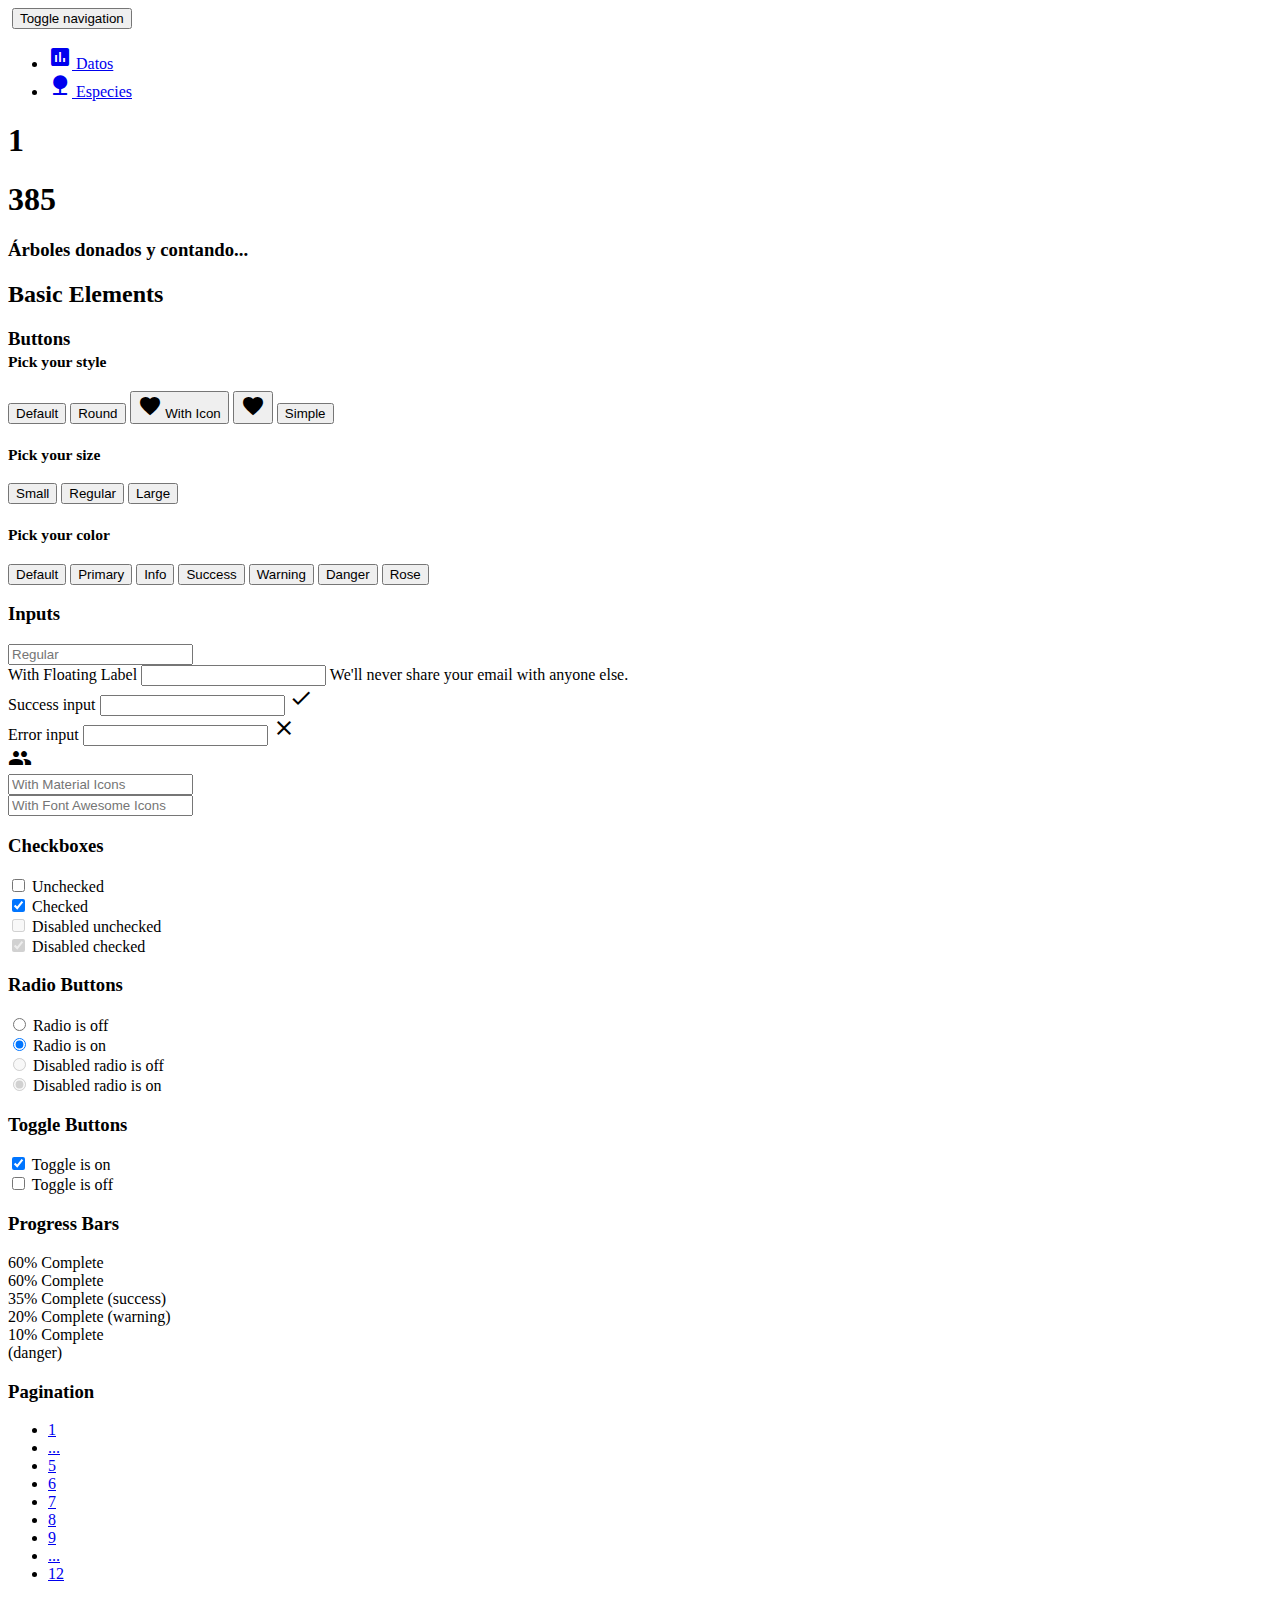
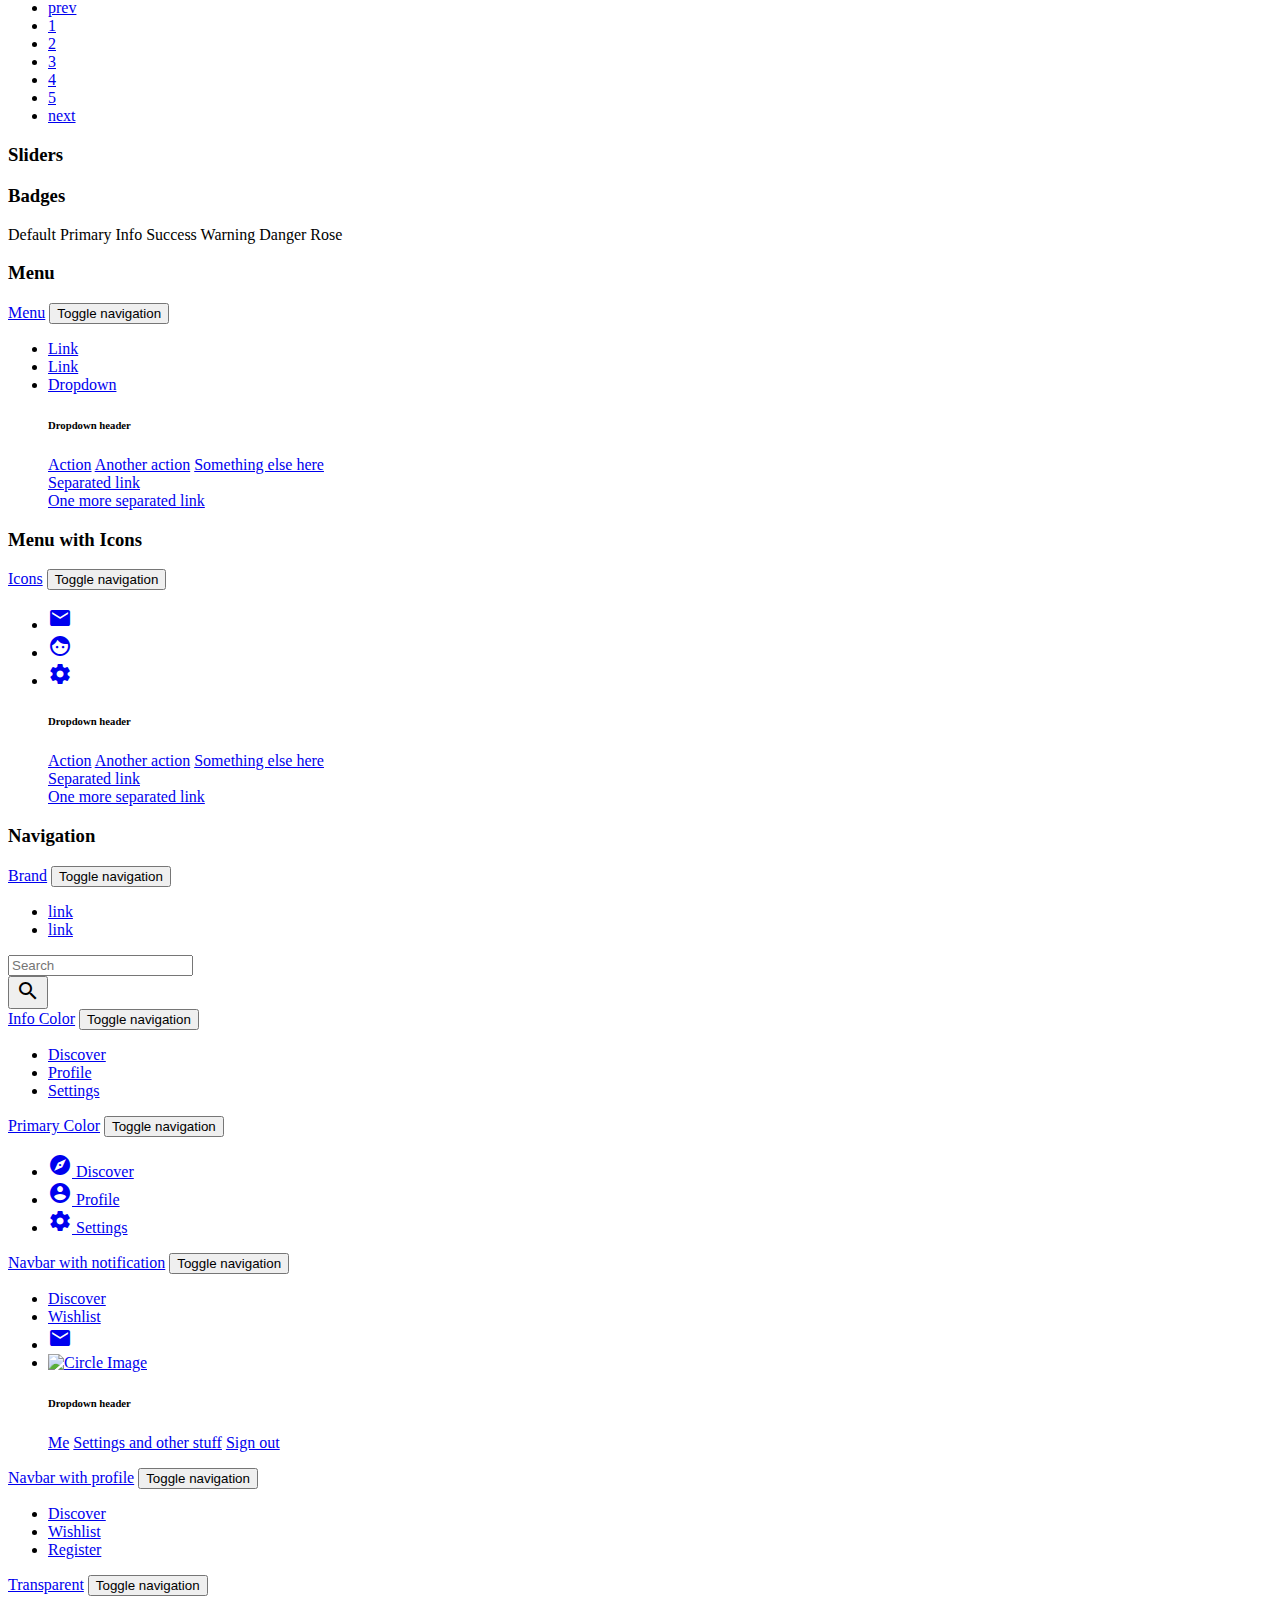
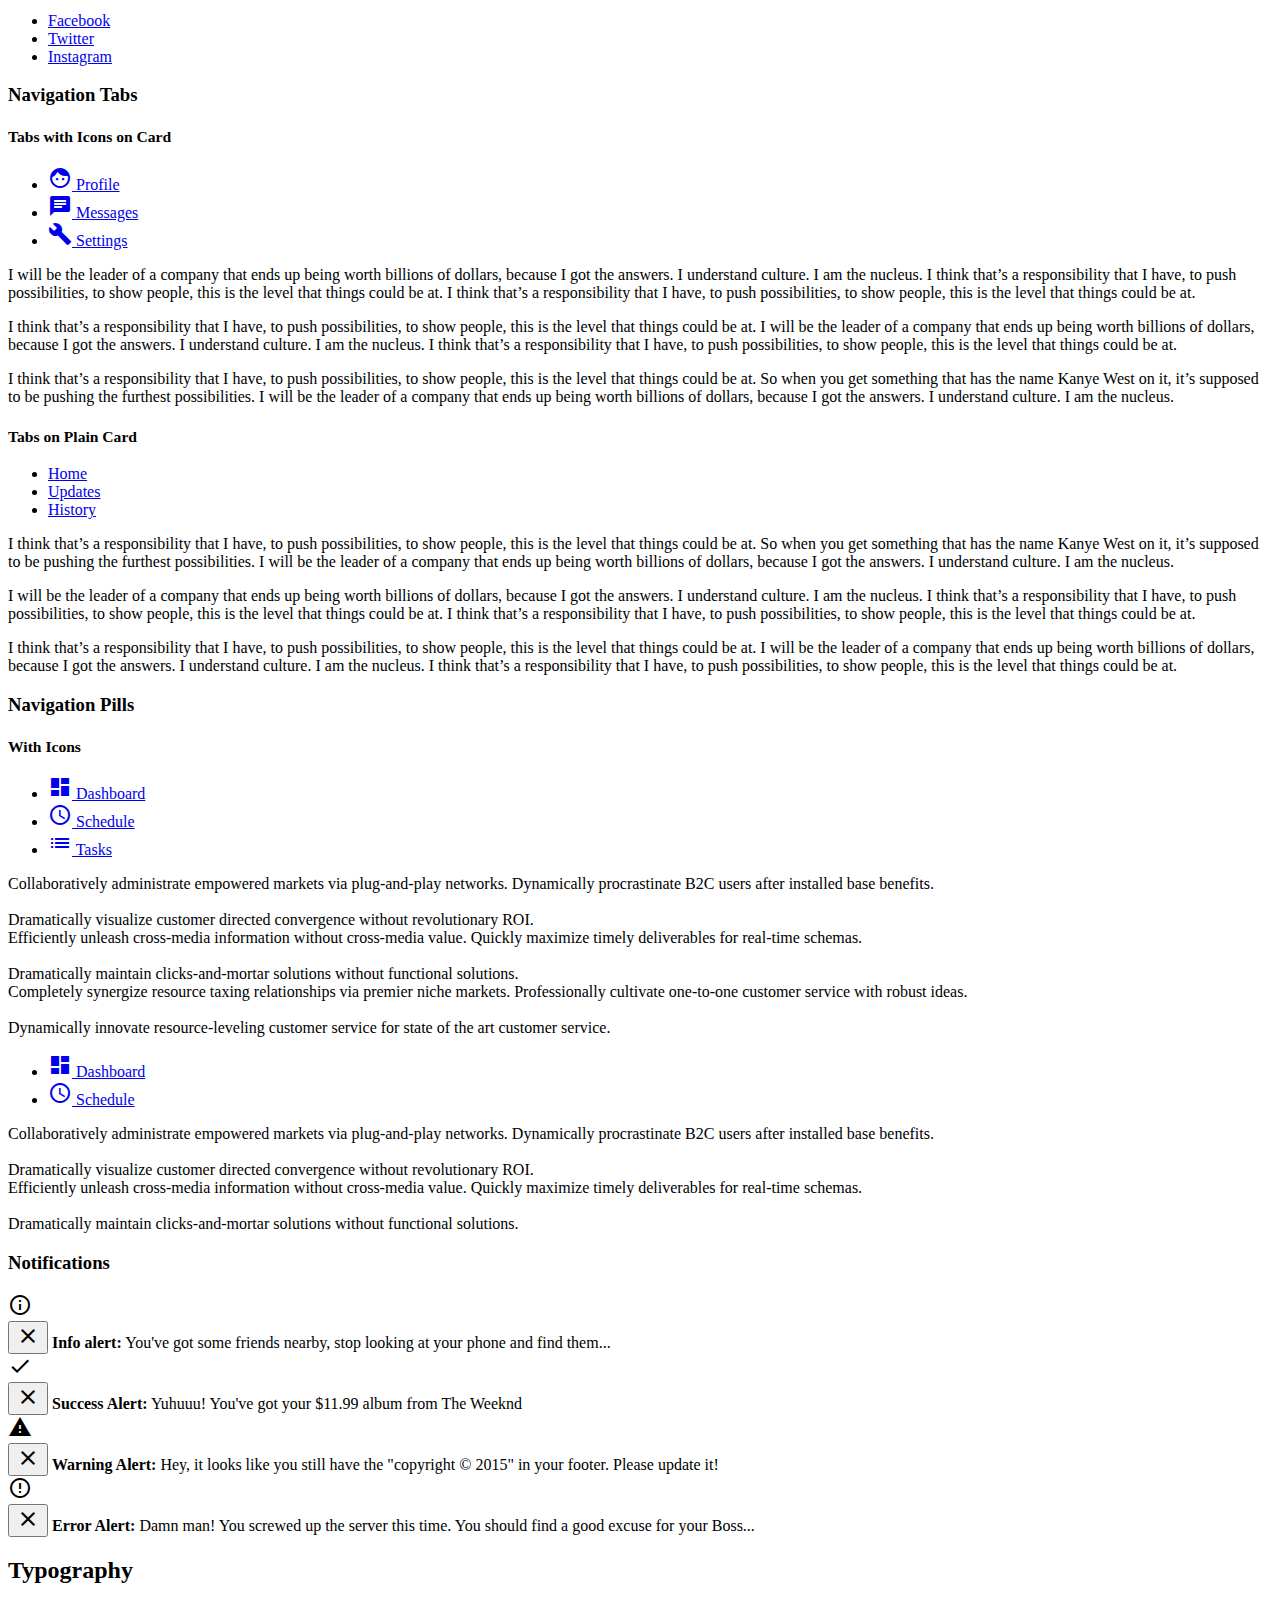
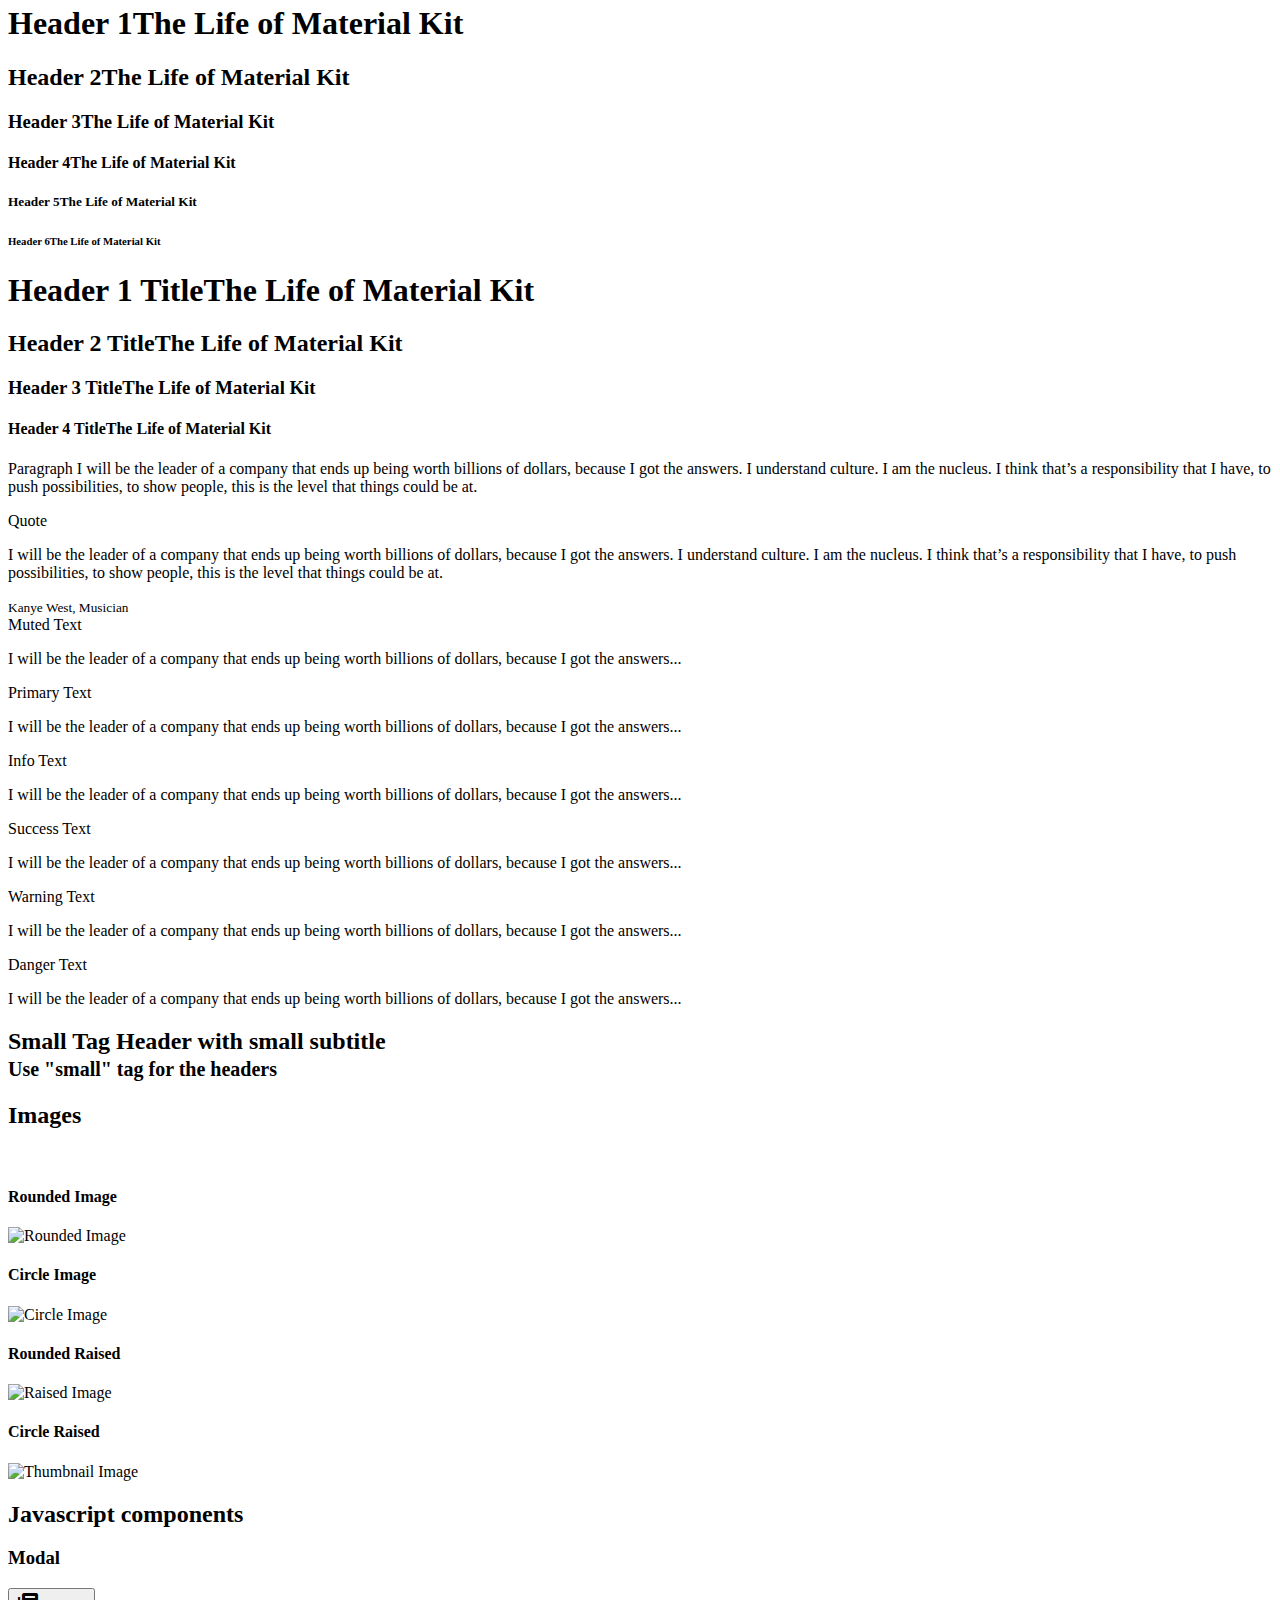
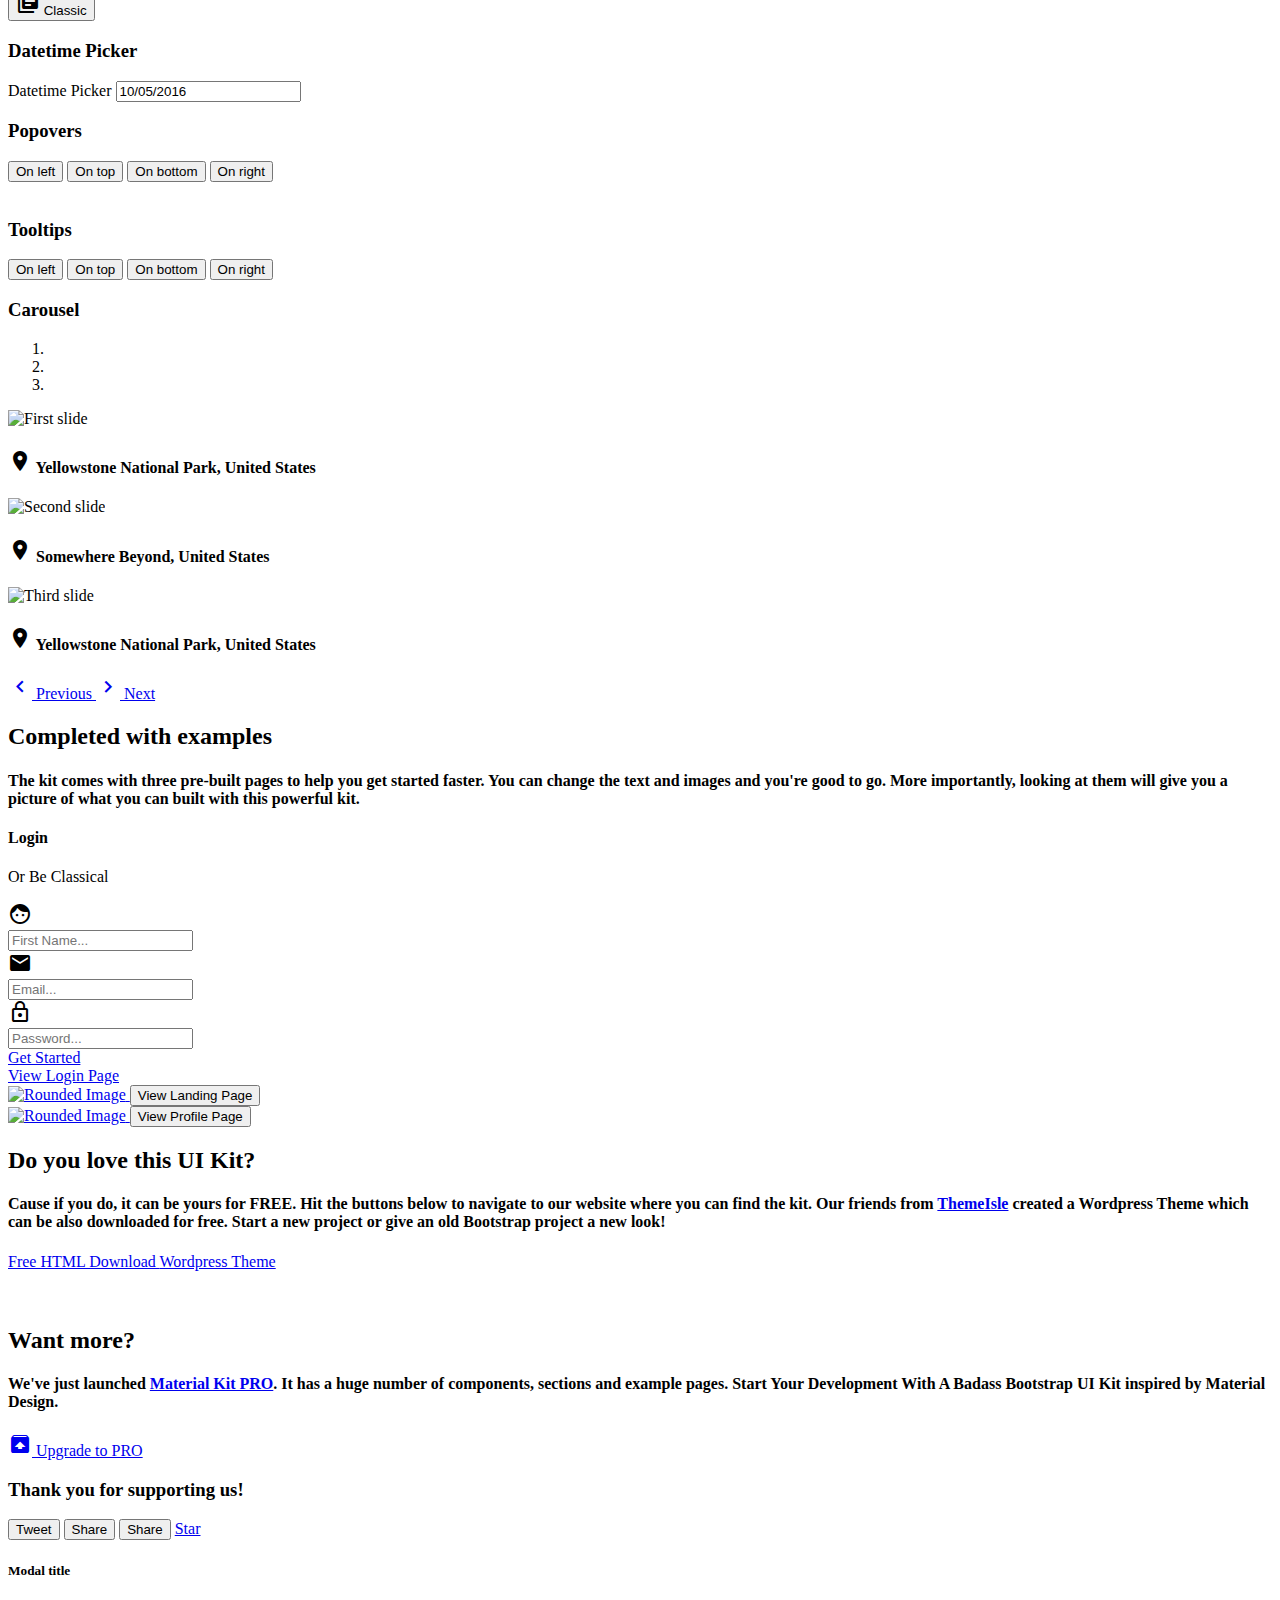
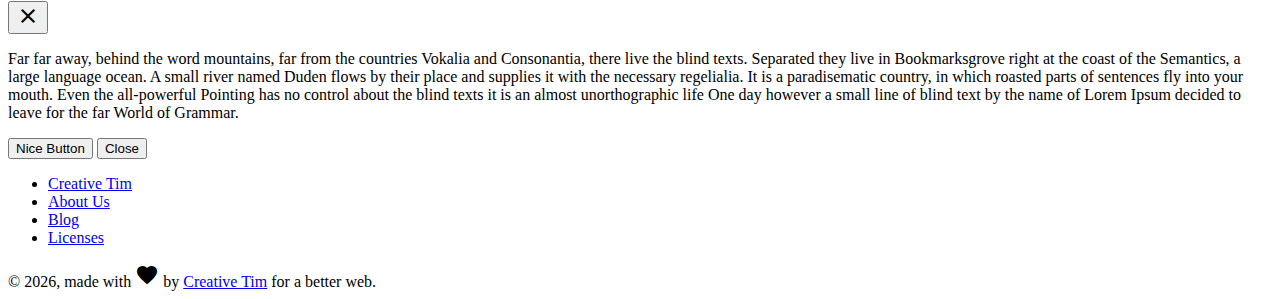
==== commit 9dba0f5e: "Random commit" ====
--- a/templates/index.html
+++ b/templates/index.html
@@ -14,7 +14,7 @@
 
 
 <!DOCTYPE html>
-<html lang="en">
+<html lang="es">
 
 <head>
   <meta charset="utf-8" />
@@ -22,24 +22,24 @@
   <link rel="icon" type="image/png" href="static/img/favicon.png">
   <meta http-equiv="X-UA-Compatible" content="IE=edge,chrome=1" />
   <title>
-    Material Kit by Creative Tim
+    Viveros León
   </title>
   <meta content='width=device-width, initial-scale=1.0, maximum-scale=1.0, user-scalable=0, shrink-to-fit=no' name='viewport' />
   <!--     Fonts and icons     -->
   <link rel="stylesheet" type="text/css" href="https://fonts.googleapis.com/css?family=Roboto:300,400,500,700|Roboto+Slab:400,700|Material+Icons" />
   <link rel="stylesheet" href="https://maxcdn.bootstrapcdn.com/font-awesome/latest/css/font-awesome.min.css">
   <!-- CSS Files -->
-  <link href="static/css/material-kit.css?v=2.0.6" rel="stylesheet" />
-  <!-- CSS Just for demo purpose, don't include it in your project -->
-  <link href="static/demo/demo.css" rel="stylesheet" />
+  <link href="static/css/material-kit.css" rel="stylesheet" />
+  <link href="static/css/odometer.css" rel="stylesheet" />
 </head>
 
 <body class="index-page sidebar-collapse">
+
+  <!--        primary navbar  -->
   <nav class="navbar navbar-transparent navbar-color-on-scroll fixed-top navbar-expand-lg" color-on-scroll="100" id="sectionsNav">
     <div class="container">
       <div class="navbar-translate">
-        <a class="navbar-brand" href="/">
-          Material Kit </a>
+        <a class="navbar-brand" href="/"><img src="static/img/logo2.png" alt="" width="40%"></a>
         <button class="navbar-toggler" type="button" data-toggle="collapse" aria-expanded="false" aria-label="Toggle navigation">
           <span class="sr-only">Toggle navigation</span>
           <span class="navbar-toggler-icon"></span>
@@ -49,45 +49,33 @@
       </div>
       <div class="collapse navbar-collapse">
         <ul class="navbar-nav ml-auto">
-          <li class="dropdown nav-item">
-            <a href="#" class="dropdown-toggle nav-link" data-toggle="dropdown">
-              <i class="material-icons">apps</i> Components
-            </a>
-            <div class="dropdown-menu dropdown-with-icons">
-              <a href="/" class="dropdown-item">
-                <i class="material-icons">layers</i> All Components
-              </a>
-              <a href="/" class="dropdown-item">
-                <i class="material-icons">content_paste</i> Documentation
-              </a>
-            </div>
-          </li>
           <li class="nav-item">
-            <a class="nav-link" rel="tooltip" title="" data-placement="bottom" href="https://twitter.com/FerroRodolfo" target="_blank" data-original-title="Follow us on Twitter">
-              <i class="fa fa-twitter"></i>
+            <a href="/dashboard.html" class="nav-link">
+              <i class="material-icons">assessment</i> Datos
             </a>
           </li>
           <li class="nav-item">
-            <a class="nav-link" rel="tooltip" title="" data-placement="bottom" href="https://twitter.com/FerroRodolfo" target="_blank" data-original-title="Like us on Facebook">
-              <i class="fa fa-facebook-square"></i>
-            </a>
-          </li>
-          <li class="nav-item">
-            <a class="nav-link" rel="tooltip" title="" data-placement="bottom" href="https://twitter.com/FerroRodolfo" target="_blank" data-original-title="Follow us on Instagram">
-              <i class="fa fa-instagram"></i>
+            <a href="/catalogue.html" class="nav-link">
+              <i class="material-icons">nature</i> Especies
             </a>
           </li>
         </ul>
       </div>
     </div>
   </nav>
-  <div class="page-header header-filter clear-filter purple-filter" data-parallax="true" style="background-image: url('static/img/bg2.jpg');">
+  <!--        end primary navbar -->
+
+  <div class="page-header header-filter clear-filter green-filter" data-parallax="true" style="background-image: url('static/img/background.jpg');">
     <div class="container">
       <div class="row">
         <div class="col-md-8 ml-auto mr-auto">
           <div class="brand">
-            <h1>Material Kit.</h1>
-            <h3>A Badass Bootstrap 4 UI Kit based on Material Design.</h3>
+            <!-- <h1>1,385+</h1> -->
+            <div class="odometer">
+              <h1 class="scroller">1</h1>
+              <h1 class="scroller">385</h1>
+            </div>
+            <h3>Árboles donados y contando...</h3>
           </div>
         </div>
       </div>
@@ -1453,6 +1441,7 @@
   <script src="static/js/core/popper.min.js" type="text/javascript"></script>
   <script src="static/js/core/bootstrap-material-design.min.js" type="text/javascript"></script>
   <script src="static/js/plugins/moment.min.js"></script>
+  <script src="static/js/odometer.js"></script>
   <!--	Plugin for the Datepicker, full documentation here: https://github.com/Eonasdan/bootstrap-datetimepicker -->
   <script src="static/js/plugins/bootstrap-datetimepicker.js" type="text/javascript"></script>
   <!--  Plugin for the Sliders, full documentation here: http://refreshless.com/nouislider/ -->
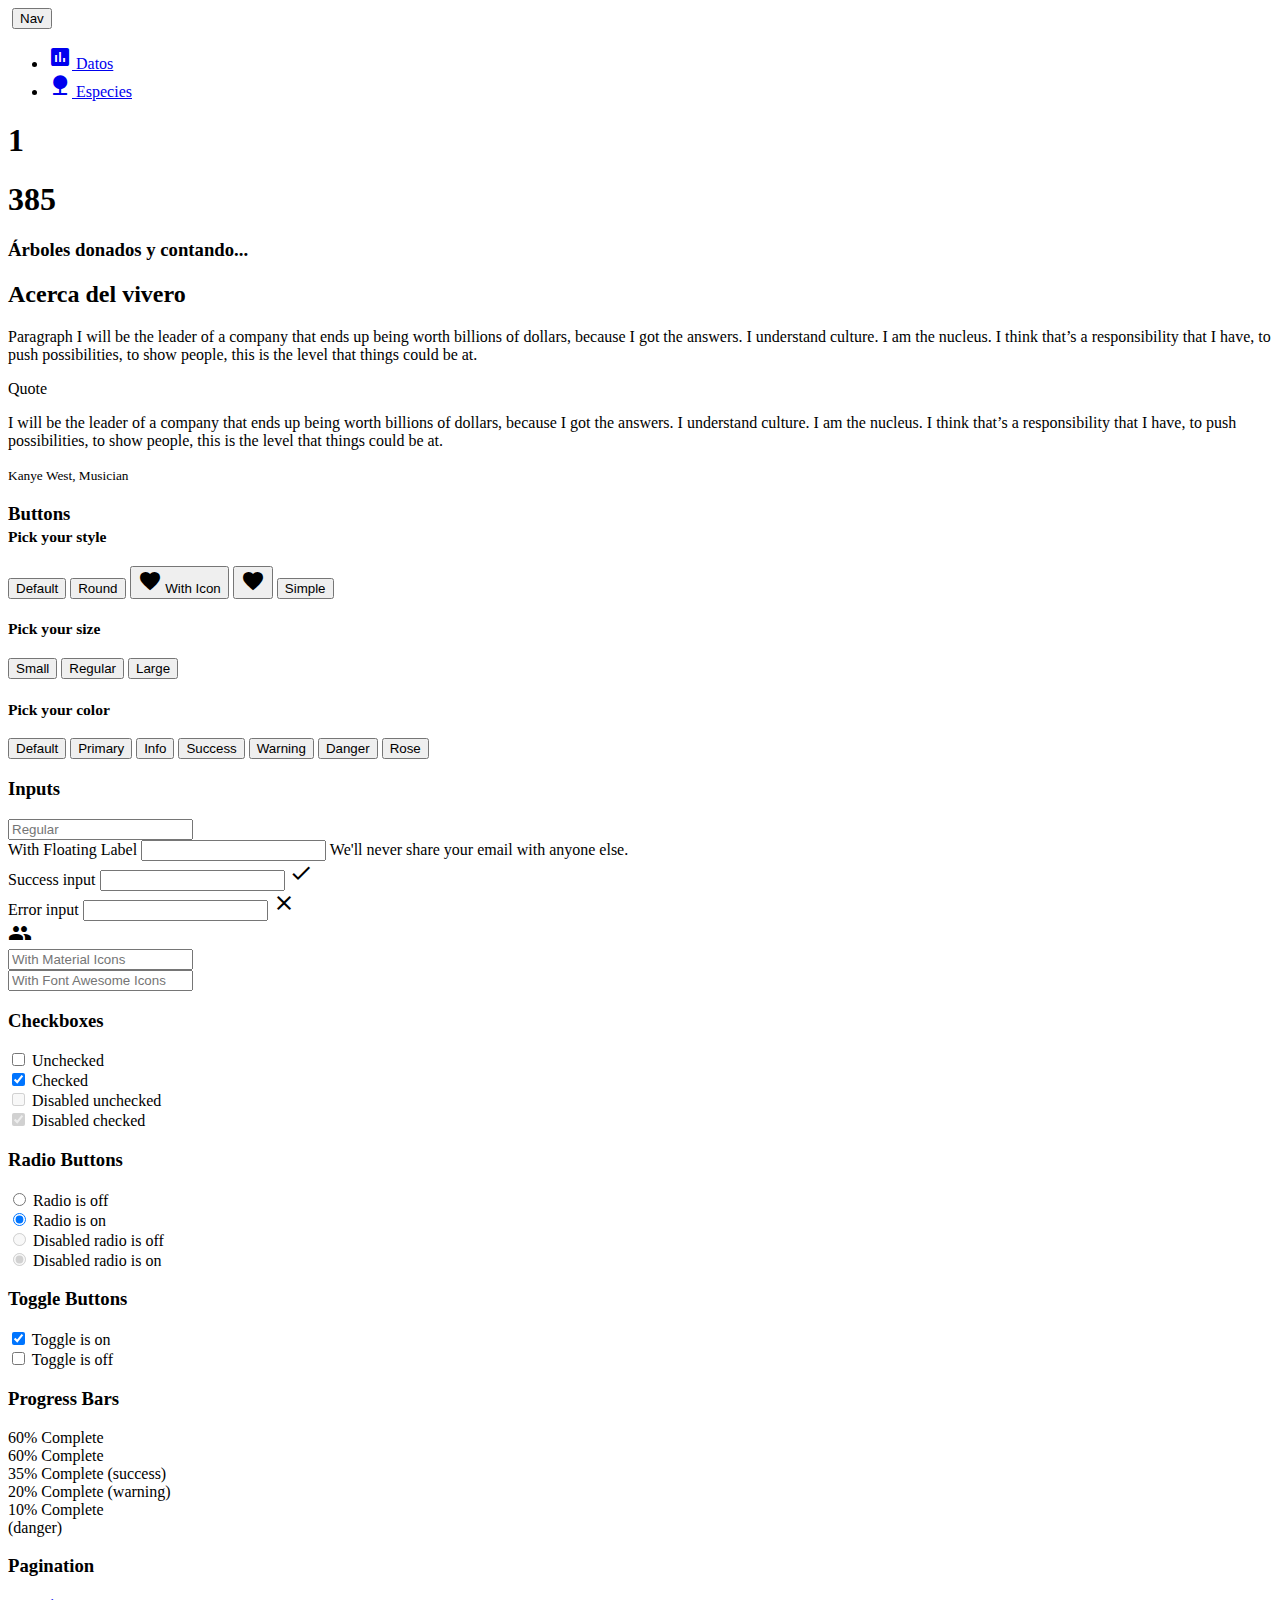
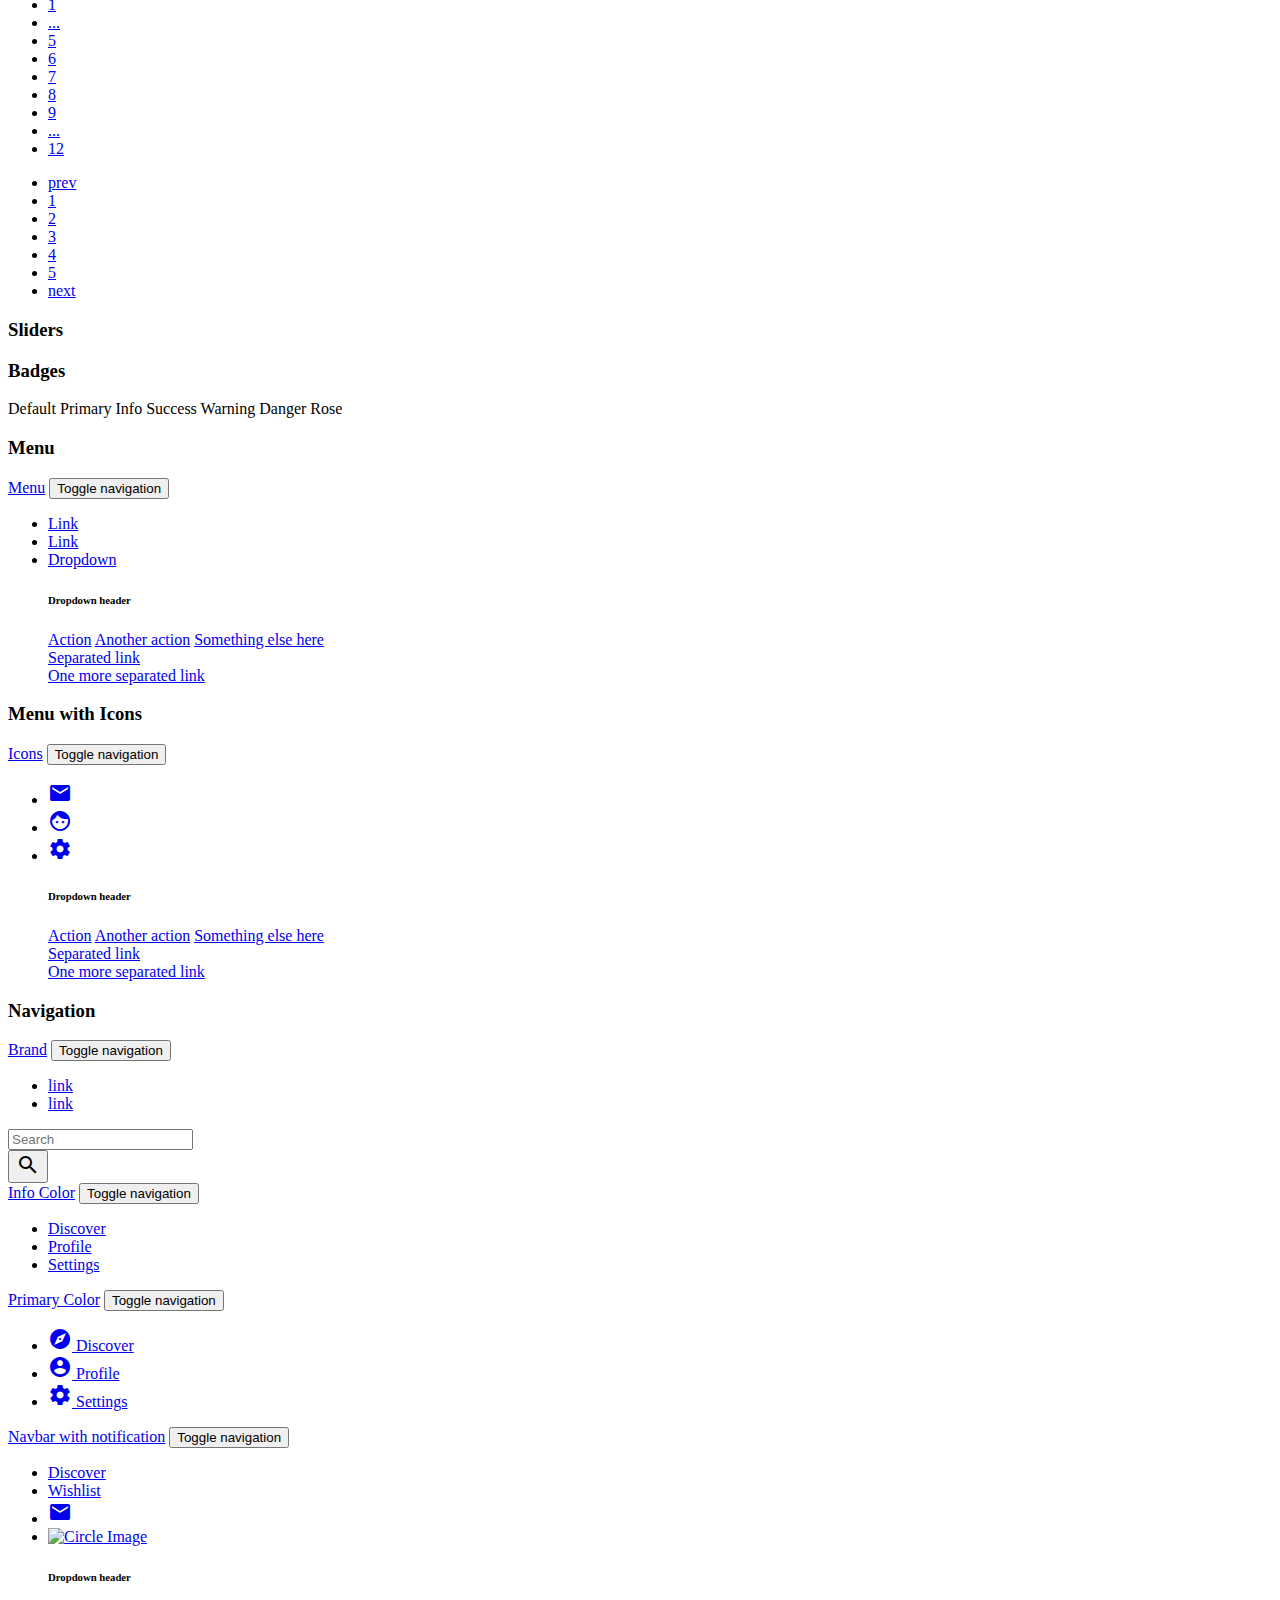
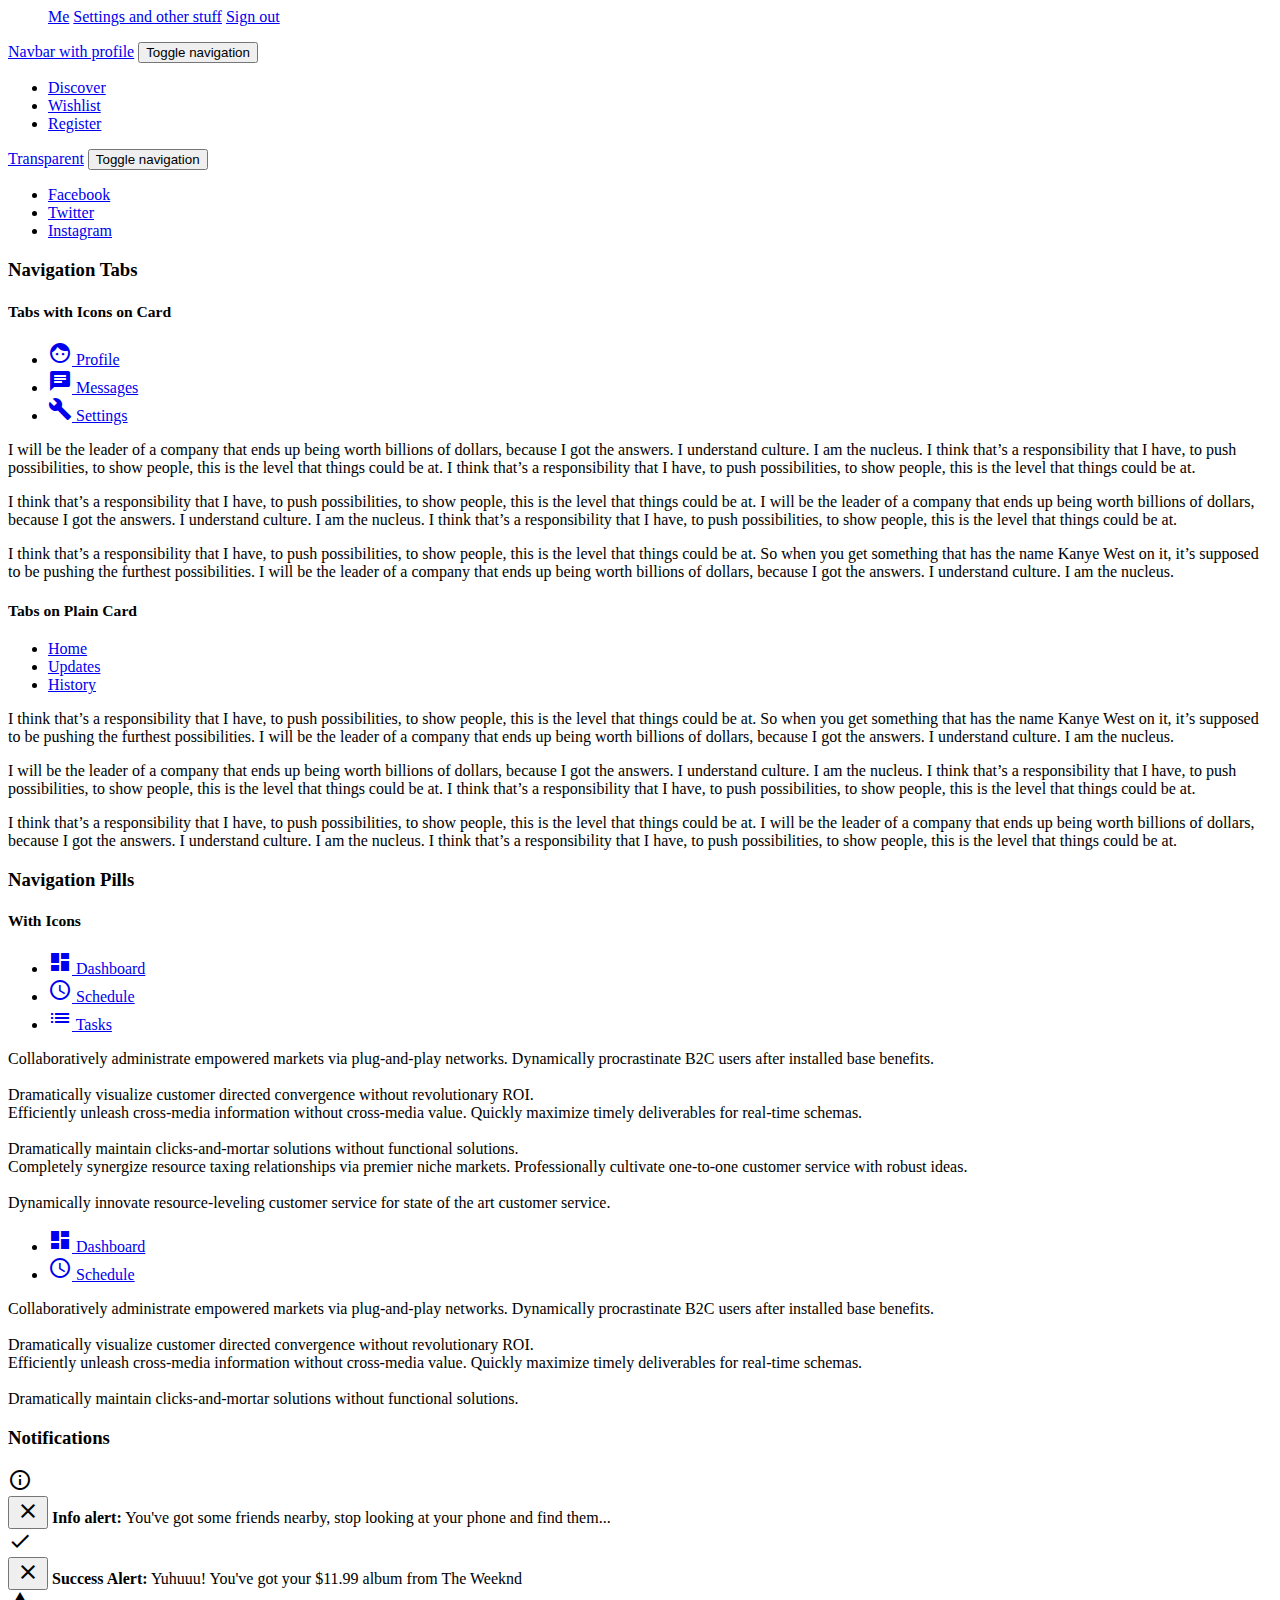
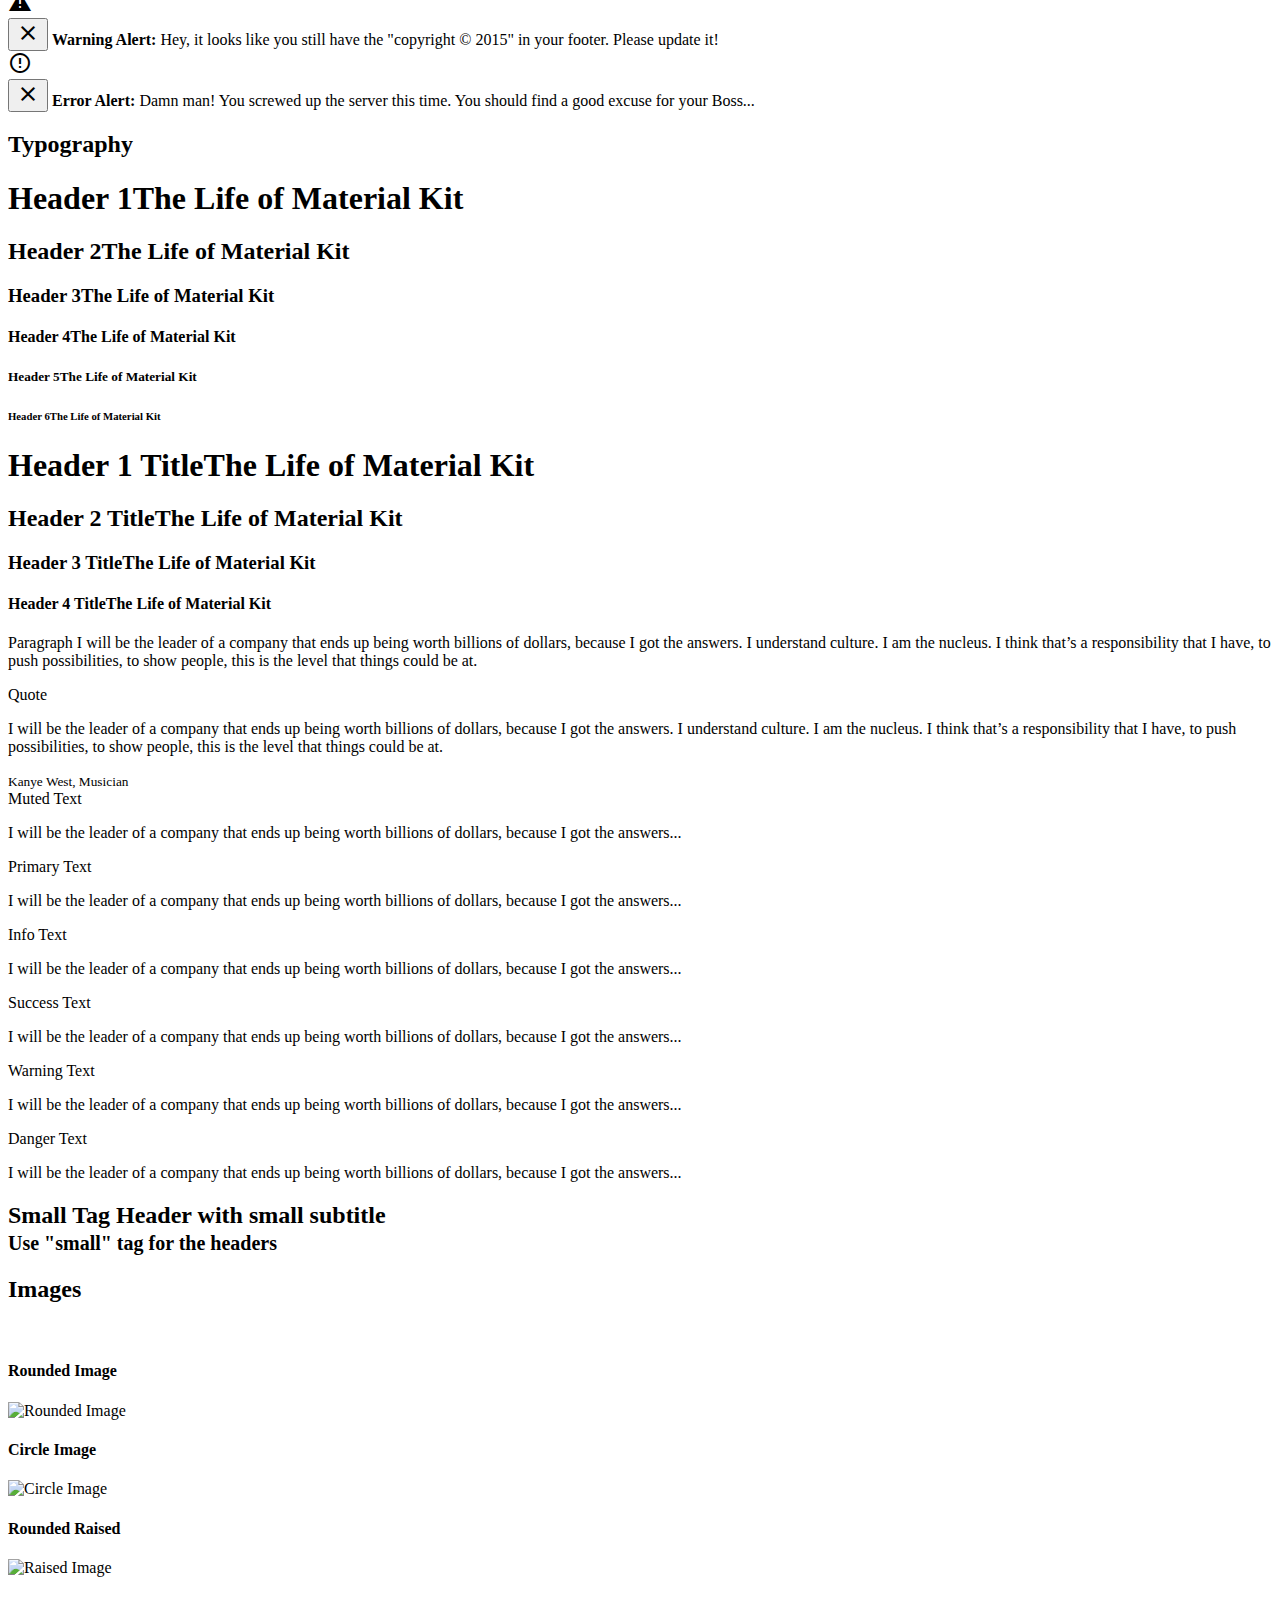
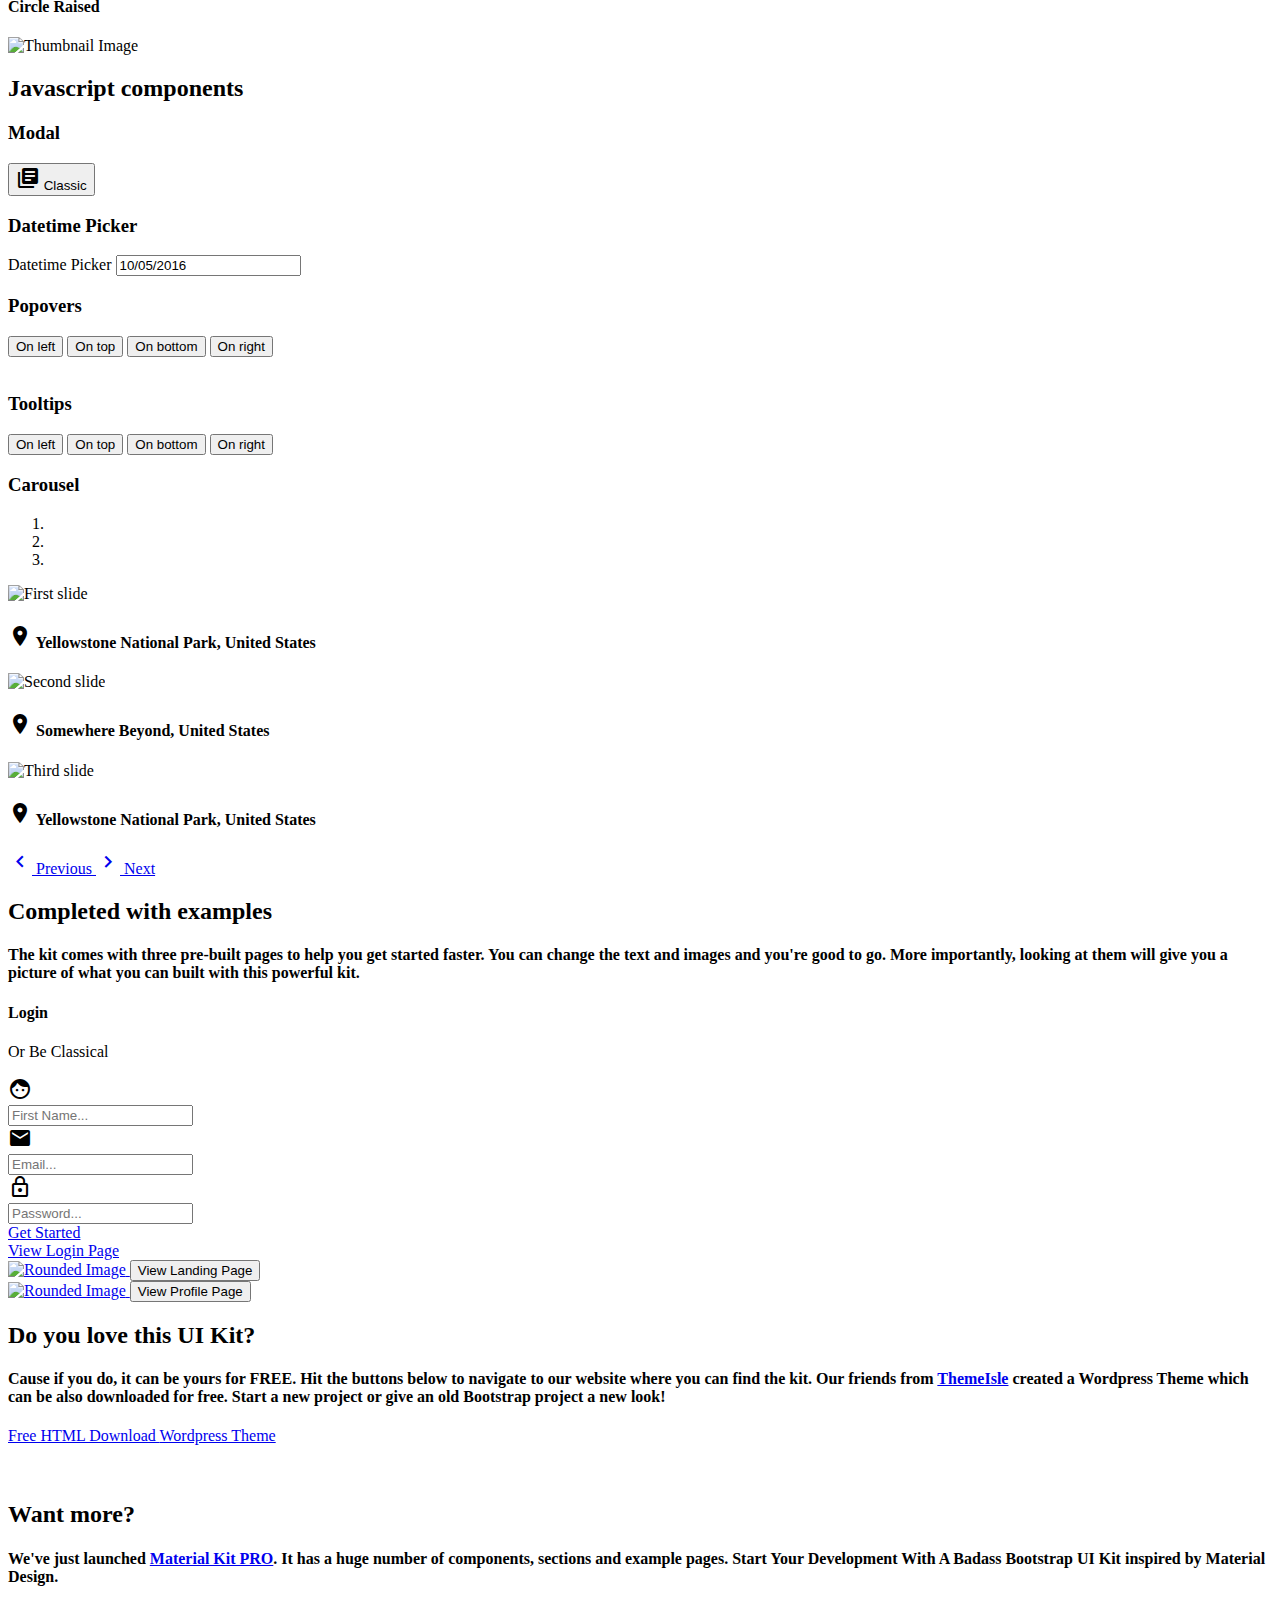
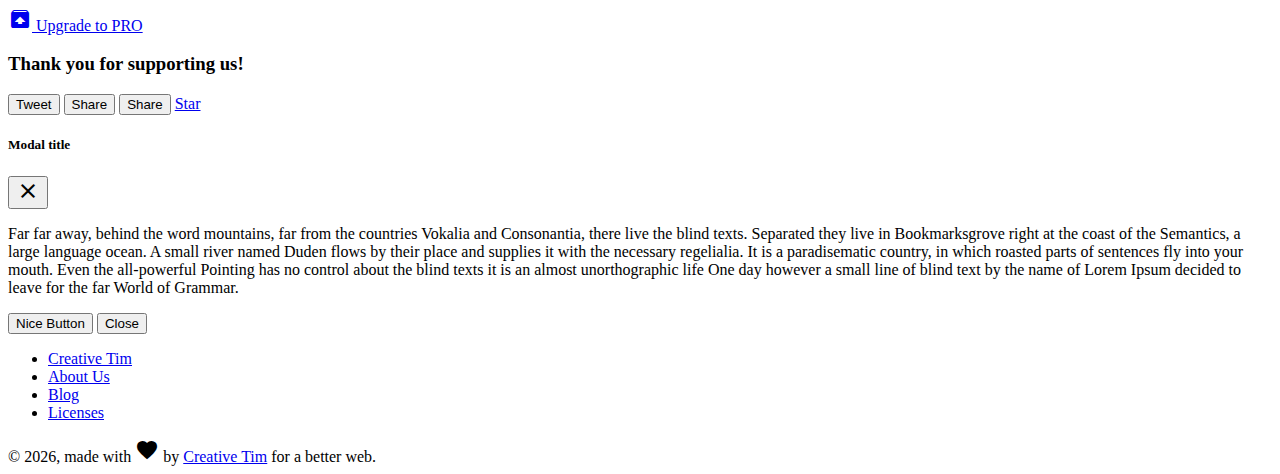
==== commit cb07cb6a: "new logo" ====
--- a/templates/index.html
+++ b/templates/index.html
@@ -22,7 +22,7 @@
   <link rel="icon" type="image/png" href="static/img/favicon.png">
   <meta http-equiv="X-UA-Compatible" content="IE=edge,chrome=1" />
   <title>
-    Viveros León
+    Vivero León
   </title>
   <meta content='width=device-width, initial-scale=1.0, maximum-scale=1.0, user-scalable=0, shrink-to-fit=no' name='viewport' />
   <!--     Fonts and icons     -->
@@ -39,9 +39,9 @@
   <nav class="navbar navbar-transparent navbar-color-on-scroll fixed-top navbar-expand-lg" color-on-scroll="100" id="sectionsNav">
     <div class="container">
       <div class="navbar-translate">
-        <a class="navbar-brand" href="/"><img src="static/img/logo2.png" alt="" width="40%"></a>
+        <a class="navbar-brand" href="/"><img src="static/img/logo.png" alt="" width="40%"></a>
         <button class="navbar-toggler" type="button" data-toggle="collapse" aria-expanded="false" aria-label="Toggle navigation">
-          <span class="sr-only">Toggle navigation</span>
+          <span class="sr-only">Nav</span>
           <span class="navbar-toggler-icon"></span>
           <span class="navbar-toggler-icon"></span>
           <span class="navbar-toggler-icon"></span>
@@ -85,9 +85,27 @@
     <div class="section section-basic">
       <div class="container">
         <div class="title">
-          <h2>Basic Elements</h2>
+          <h2>Acerca del vivero</h2>
         </div>
         <!--  buttons -->
+
+        <div class="tim-typo">
+          <p>
+            <span class="tim-note">Paragraph</span>
+            I will be the leader of a company that ends up being worth billions of dollars, because I got the answers. I understand culture. I am the nucleus. I think that&#x2019;s a responsibility that I have, to push possibilities, to show people, this is the level that things could be at.</p>
+        </div>
+        <div class="tim-typo">
+          <span class="tim-note">Quote</span>
+          <div class="blockquote undefined">
+            <p>
+              I will be the leader of a company that ends up being worth billions of dollars, because I got the answers. I understand culture. I am the nucleus. I think that&#x2019;s a responsibility that I have, to push possibilities, to show people, this is the level that things could be at.
+            </p>
+            <small>
+              Kanye West, Musician
+            </small>
+          </div>
+        </div>
+
         <div id="buttons" class="cd-section">
           <div class="title">
             <h3>Buttons
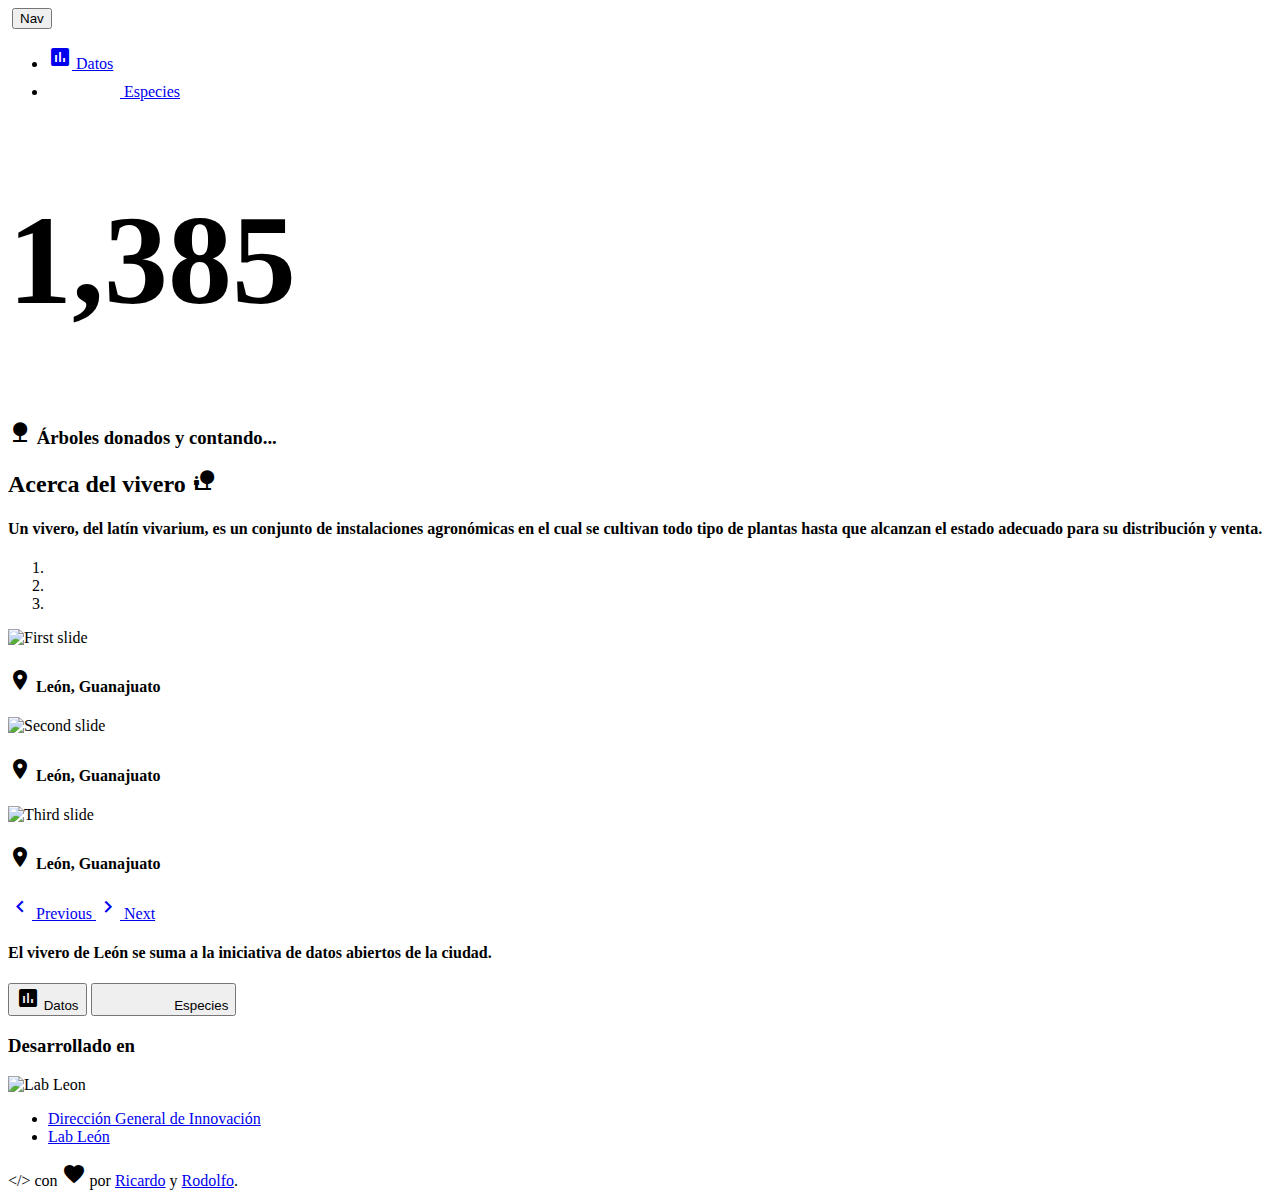
==== commit 675df64f: "Updates to the site content" ====
--- a/templates/index.html
+++ b/templates/index.html
@@ -11,8 +11,6 @@
  =========================================================
 
  * The above copyright notice and this permission notice shall be included in all copies or substantial portions of the Software. -->
-
-
 <!DOCTYPE html>
 <html lang="es">
 
@@ -49,14 +47,14 @@
       </div>
       <div class="collapse navbar-collapse">
         <ul class="navbar-nav ml-auto">
-          <li class="nav-item">
-            <a href="/dashboard.html" class="nav-link">
+          <li class="active nav-item">
+            <a href="/dashboard" class="nav-link">
               <i class="material-icons">assessment</i> Datos
             </a>
           </li>
-          <li class="nav-item">
-            <a href="/catalogue.html" class="nav-link">
-              <i class="material-icons">nature</i> Especies
+          <li class="active nav-item">
+            <a href="/catalogo" class="nav-link">
+              <i class="material-icons">eco</i> Especies
             </a>
           </li>
         </ul>
@@ -70,12 +68,10 @@
       <div class="row">
         <div class="col-md-8 ml-auto mr-auto">
           <div class="brand">
-            <!-- <h1>1,385+</h1> -->
-            <div class="odometer">
-              <h1 class="scroller">1</h1>
-              <h1 class="scroller">385</h1>
-            </div>
-            <h3>Árboles donados y contando...</h3>
+              <div class="odometer">
+                <h1 class="scroller" style="font-size: 8em;">1,385</h1>
+                <h3><i class="material-icons">nature</i> Árboles donados y contando...</h3>
+              </div>
           </div>
         </div>
       </div>
@@ -84,1376 +80,108 @@
   <div class="main main-raised">
     <div class="section section-basic">
       <div class="container">
-        <div class="title">
-          <h2>Acerca del vivero</h2>
-        </div>
-        <!--  buttons -->
-
-        <div class="tim-typo">
-          <p>
-            <span class="tim-note">Paragraph</span>
-            I will be the leader of a company that ends up being worth billions of dollars, because I got the answers. I understand culture. I am the nucleus. I think that&#x2019;s a responsibility that I have, to push possibilities, to show people, this is the level that things could be at.</p>
-        </div>
-        <div class="tim-typo">
-          <span class="tim-note">Quote</span>
-          <div class="blockquote undefined">
-            <p>
-              I will be the leader of a company that ends up being worth billions of dollars, because I got the answers. I understand culture. I am the nucleus. I think that&#x2019;s a responsibility that I have, to push possibilities, to show people, this is the level that things could be at.
-            </p>
-            <small>
-              Kanye West, Musician
-            </small>
-          </div>
-        </div>
-
-        <div id="buttons" class="cd-section">
-          <div class="title">
-            <h3>Buttons
-              <br>
-              <small>Pick your style</small>
-            </h3>
-          </div>
-          <div class="row">
-            <div class="col-md-8 ml-auto mr-auto">
-              <button class="btn btn-primary">Default</button>
-              <button class="btn btn-primary btn-round">Round</button>
-              <button class="btn btn-primary btn-round">
-                <i class="material-icons">favorite</i> With Icon
-              </button>
-              <button class="btn btn-primary btn-fab btn-round">
-                <i class="material-icons">favorite</i>
-              </button>
-              <button class="btn btn-primary btn-link">Simple</button>
-            </div>
-          </div>
-          <div class="title">
-            <h3>
-              <small>Pick your size</small>
-            </h3>
-          </div>
-          <div class="row">
-            <div class="col-md-8 ml-auto mr-auto">
-              <button class="btn btn-primary btn-sm">Small</button>
-              <button class="btn btn-primary">Regular</button>
-              <button class="btn btn-primary btn-lg">Large</button>
-            </div>
-          </div>
-          <div class="title">
-            <h3>
-              <small> Pick your color </small>
-            </h3>
-          </div>
-          <div class="row">
-            <div class="col-md-10 ml-auto">
-              <button class="btn">Default</button>
-              <button class="btn btn-primary">Primary</button>
-              <button class="btn btn-info">Info</button>
-              <button class="btn btn-success">Success</button>
-              <button class="btn btn-warning">Warning</button>
-              <button class="btn btn-danger">Danger</button>
-              <button class="btn btn-rose">Rose</button>
-            </div>
-          </div>
-        </div>
-        <!--                 end buttons		         -->
-        <div class="space-50"></div>
-        <!--                 inputs -->
-        <div id="inputs">
-          <div class="title">
-            <h3>Inputs</h3>
-          </div>
-          <div class="row">
-            <div class="col-lg-3 col-sm-4">
-              <div class="form-group has-default">
-                <input type="text" class="form-control" placeholder="Regular">
-              </div>
-            </div>
-            <div class="col-lg-3 col-sm-4">
-              <div class="form-group">
-                <label for="exampleInput1" class="bmd-label-floating">With Floating Label</label>
-                <input type="email" class="form-control" id="exampleInput1">
-                <span class="bmd-help">We'll never share your email with anyone else.</span>
-              </div>
-            </div>
-            <div class="col-lg-3 col-sm-4">
-              <div class="form-group has-success">
-                <label for="exampleInput2" class="bmd-label-floating">Success input</label>
-                <input type="text" class="form-control" id="exampleInput2">
-                <span class="form-control-feedback">
-                  <i class="material-icons">done</i>
-                </span>
-              </div>
-            </div>
-            <div class="col-lg-3 col-sm-4">
-              <div class="form-group has-danger">
-                <label for="exampleInput3" class="bmd-label-floating">Error input</label>
-                <input type="email" class="form-control" id="exampleInput3">
-                <span class="form-control-feedback">
-                  <i class="material-icons">clear</i>
-                </span>
-              </div>
-            </div>
-            <div class="col-lg-3 col-sm-4">
-              <div class="form-group">
-                <div class="input-group">
-                  <div class="input-group-prepend">
-                    <span class="input-group-text">
-                      <i class="material-icons">group</i>
-                    </span>
+
+        <div class="section">
+          <div class="container text-center">
+            <div class="row">
+              <div class="col-md-8 ml-auto mr-auto text-center">
+                <h2>Acerca del vivero <i class="material-icons">nature_people</i></h2>
+                <h4>Un vivero, del latín vivarium, es un conjunto de instalaciones agronómicas en el cual se cultivan todo tipo de plantas hasta que alcanzan el estado adecuado para su distribución y venta.</h4>
+                <!-- Carousel Card -->
+                <div class="card card-raised card-carousel">
+                  <div id="carouselExampleIndicators" class="carousel slide" data-ride="carousel" data-interval="3000">
+                    <ol class="carousel-indicators">
+                      <li data-target="#carouselExampleIndicators" data-slide-to="0" class="active"></li>
+                      <li data-target="#carouselExampleIndicators" data-slide-to="1"></li>
+                      <li data-target="#carouselExampleIndicators" data-slide-to="2"></li>
+                    </ol>
+                    <div class="carousel-inner">
+                      <div class="carousel-item active">
+                        <img class="d-block w-100" src="static/img/bg1.jpg" alt="First slide">
+                        <div class="carousel-caption d-none d-md-block">
+                          <h4>
+                            <i class="material-icons">location_on</i> León, Guanajuato
+                          </h4>
+                        </div>
+                      </div>
+                      <div class="carousel-item">
+                        <img class="d-block w-100" src="static/img/bg2.jpeg" alt="Second slide">
+                        <div class="carousel-caption d-none d-md-block">
+                          <h4>
+                            <i class="material-icons">location_on</i> León, Guanajuato
+                          </h4>
+                        </div>
+                      </div>
+                      <div class="carousel-item">
+                        <img class="d-block w-100" src="static/img/bg3.jpg" alt="Third slide">
+                        <div class="carousel-caption d-none d-md-block">
+                          <h4>
+                            <i class="material-icons">location_on</i> León, Guanajuato
+                          </h4>
+                        </div>
+                      </div>
+                    </div>
+                    <a class="carousel-control-prev" href="#carouselExampleIndicators" role="button" data-slide="prev">
+                      <i class="material-icons">keyboard_arrow_left</i>
+                      <span class="sr-only">Previous</span>
+                    </a>
+                    <a class="carousel-control-next" href="#carouselExampleIndicators" role="button" data-slide="next">
+                      <i class="material-icons">keyboard_arrow_right</i>
+                      <span class="sr-only">Next</span>
+                    </a>
                   </div>
-                  <input type="text" class="form-control" placeholder="With Material Icons">
                 </div>
-              </div>
-            </div>
-            <div class="col-lg-3 col-sm-4">
-              <div class="form-group">
-                <div class="input-group">
-                  <div class="input-group-prepend">
-                    <span class="input-group-text">
-                      <i class="fa fa-group"></i>
-                    </span>
+                <!-- End Carousel Card -->
+                <div class="col-md-8 ml-auto mr-auto text-center">
+                  <h4>El vivero de León se suma a la iniciativa de datos abiertos de la ciudad.</h4>
+                    <div class="row">
+                      <div class="col-md-12 ml-auto">
+                        <button class="btn"><i class="material-icons">assessment</i> Datos</button>
+                        <button class="btn btn-success"><i class="material-icons">eco</i> Especies</button>
+                      </div>
+                    </div>
+                </div>
+                <!-- Share -->
+                <div class="sharing-area text-center">
+                  <div class="row justify-content-center">
+                    <h3>Desarrollado en</h3>
                   </div>
-                  <input type="text" class="form-control" placeholder="With Font Awesome Icons">
+                  <img src="static/img/lableon.png" alt="Lab Leon" width="20%">
                 </div>
+                <!-- End Share -->
               </div>
             </div>
           </div>
         </div>
-        <!--                 end inputs -->
-        <div class="space-70"></div>
-        <!--                 textarea/checkbox/radio/toggle -->
-        <div id="checkRadios">
-          <div class="row">
-            <div class="col-lg-3 col-md-4 col-sm-6">
-              <div class="title">
-                <h3>Checkboxes</h3>
-              </div>
-              <div class="form-check">
-                <label class="form-check-label">
-                  <input class="form-check-input" type="checkbox" value=""> Unchecked
-                  <span class="form-check-sign">
-                    <span class="check"></span>
-                  </span>
-                </label>
-              </div>
-              <div class="form-check">
-                <label class="form-check-label">
-                  <input class="form-check-input" type="checkbox" value="" checked> Checked
-                  <span class="form-check-sign">
-                    <span class="check"></span>
-                  </span>
-                </label>
-              </div>
-              <div class="form-check disabled">
-                <label class="form-check-label">
-                  <input class="form-check-input" type="checkbox" value="" disabled> Disabled unchecked
-                  <span class="form-check-sign">
-                    <span class="check"></span>
-                  </span>
-                </label>
-              </div>
-              <div class="form-check disabled">
-                <label class="form-check-label">
-                  <input class="form-check-input" type="checkbox" value="" disabled checked> Disabled checked
-                  <span class="form-check-sign">
-                    <span class="check"></span>
-                  </span>
-                </label>
-              </div>
-            </div>
-            <div class="col-lg-3 col-md-4 col-sm-6">
-              <div class="title">
-                <h3>Radio Buttons</h3>
-              </div>
-              <div class="form-check">
-                <label class="form-check-label">
-                  <input class="form-check-input" type="radio" name="exampleRadios" id="exampleRadios1" value="option1"> Radio is off
-                  <span class="circle">
-                    <span class="check"></span>
-                  </span>
-                </label>
-              </div>
-              <div class="form-check">
-                <label class="form-check-label">
-                  <input class="form-check-input" type="radio" name="exampleRadios" id="exampleRadios2" value="option2" checked> Radio is on
-                  <span class="circle">
-                    <span class="check"></span>
-                  </span>
-                </label>
-              </div>
-              <div class="form-check disabled">
-                <label class="form-check-label">
-                  <input class="form-check-input" type="radio" name="exampleRadios1" id="exampleRadios11" value="option1" disabled> Disabled radio is off
-                  <span class="circle">
-                    <span class="check"></span>
-                  </span>
-                </label>
-              </div>
-              <div class="form-check disabled">
-                <label class="form-check-label">
-                  <input class="form-check-input" type="radio" name="exampleRadio1" id="exampleRadios21" value="option2" checked disabled> Disabled radio is on
-                  <span class="circle">
-                    <span class="check"></span>
-                  </span>
-                </label>
-              </div>
-            </div>
-            <div class="col-lg-3 col-md-4 col-sm-6">
-              <div class="title">
-                <h3>Toggle Buttons</h3>
-              </div>
-              <div class="togglebutton">
-                <label>
-                  <input type="checkbox" checked="">
-                  <span class="toggle"></span>
-                  Toggle is on
-                </label>
-              </div>
-              <div class="togglebutton">
-                <label>
-                  <input type="checkbox">
-                  <span class="toggle"></span>
-                  Toggle is off
-                </label>
-              </div>
-            </div>
-          </div>
-        </div>
-        <div class="space-70"></div>
-        <!--    progress/sliders -->
-        <div id="progress">
-          <div class="row">
-            <div class="col-md-6">
-              <div class="title">
-                <h3>Progress Bars</h3>
-              </div>
-              <div class="progress progress-line-primary">
-                <div class="progress-bar progress-bar-primary" role="progressbar" aria-valuenow="60" aria-valuemin="0" aria-valuemax="100" style="width: 30%;">
-                  <span class="sr-only">60% Complete</span>
-                </div>
-              </div>
-              <div class="progress progress-line-info">
-                <div class="progress-bar progress-bar-info" role="progressbar" aria-valuenow="60" aria-valuemin="0" aria-valuemax="100" style="width: 60%;">
-                  <span class="sr-only">60% Complete</span>
-                </div>
-              </div>
-              <div class="progress progress-line-danger">
-                <div class="progress-bar progress-bar-success" style="width: 35%">
-                  <span class="sr-only">35% Complete (success)</span>
-                </div>
-                <div class="progress-bar progress-bar-warning" style="width: 20%">
-                  <span class="sr-only">20% Complete (warning)</span>
-                </div>
-                <div class="progress-bar progress-bar-danger" style="width: 10%">
-                  <span class="sr-only">10% Complete (danger)</span>
-                </div>
-              </div>
-            </div>
-            <div class="col-md-6">
-              <div class="title">
-                <h3>Pagination</h3>
-              </div>
-              <ul class="pagination pagination-primary">
-                <!--
-                            color-classes: "pagination-primary", "pagination-info", "pagination-success", "pagination-warning", "pagination-danger"
-                        -->
-                <li class="page-item">
-                  <a href="javascript:void(0);" class="page-link">1</a>
-                </li>
-                <li class="page-item">
-                  <a href="javascript:void(0);" class="page-link">...</a>
-                </li>
-                <li class="page-item">
-                  <a href="javascript:void(0);" class="page-link">5</a>
-                </li>
-                <li class="page-item">
-                  <a href="javascript:void(0);" class="page-link">6</a>
-                </li>
-                <li class="active page-item">
-                  <a href="javascript:void(0);" class="page-link">7</a>
-                </li>
-                <li class="page-item">
-                  <a href="javascript:void(0);" class="page-link">8</a>
-                </li>
-                <li class="page-item">
-                  <a href="javascript:void(0);" class="page-link">9</a>
-                </li>
-                <li class="page-item">
-                  <a href="javascript:void(0);" class="page-link">...</a>
-                </li>
-                <li class="page-item">
-                  <a href="javascript:void(0);" class="page-link">12</a>
-                </li>
-              </ul>
-              <ul class="pagination pagination-info">
-                <li class="page-item">
-                  <a href="javascript:void(0);" class="page-link"> prev</a>
-                </li>
-                <li class="page-item">
-                  <a href="javascript:void(0);" class="page-link">1</a>
-                </li>
-                <li class="page-item">
-                  <a href="javascript:void(0);" class="page-link">2</a>
-                </li>
-                <li class="active page-item">
-                  <a href="javascript:void(0);" class="page-link">3</a>
-                </li>
-                <li class="page-item">
-                  <a href="javascript:void(0);" class="page-link">4</a>
-                </li>
-                <li class="page-item">
-                  <a href="javascript:void(0);" class="page-link">5</a>
-                </li>
-                <li class="page-item">
-                  <a href="javascript:void(0);" class="page-link">next </a>
-                </li>
-              </ul>
-            </div>
-          </div>
-        </div>
-        <!--                 end progress -->
-        <!--                 sliders -->
-        <div id="sliders">
-          <div class="row">
-            <div class="col-md-6">
-              <div class="title">
-                <h3>Sliders</h3>
-              </div>
-              <div id="sliderRegular" class="slider"></div>
-              <div id="sliderDouble" class="slider slider-info"></div>
-            </div>
-            <div class="col-md-6 ml-auto">
-              <div class="title">
-                <h3>Badges </h3>
-              </div>
-              <span class="badge badge-pill badge-secondary">Default</span>
-              <span class="badge badge-pill badge-primary">Primary</span>
-              <span class="badge badge-pill badge-info">Info</span>
-              <span class="badge badge-pill badge-success">Success</span>
-              <span class="badge badge-pill badge-warning">Warning</span>
-              <span class="badge badge-pill badge-danger">Danger</span>
-              <span class="badge badge-pill badge-rose">Rose</span>
-            </div>
-          </div>
-        </div>
-        <!--                 end sliders -->
-      </div>
-    </div>
-    <div class="section section-navbars cd-section" id="navigation">
-      <div class="container">
-        <!--                 menu -->
-        <div class="row">
-          <div class="col-md-6">
-            <div class="title">
-              <h3>Menu</h3>
-            </div>
-            <nav class="navbar navbar-expand-lg bg-primary">
-              <div class="container">
-                <div class="navbar-translate">
-                  <a class="navbar-brand" href="/presentation.html">Menu</a>
-                  <button class="navbar-toggler" type="button" data-toggle="collapse" aria-expanded="false" aria-label="Toggle navigation">
-                    <span class="sr-only">Toggle navigation</span>
-                    <span class="navbar-toggler-icon"></span>
-                    <span class="navbar-toggler-icon"></span>
-                    <span class="navbar-toggler-icon"></span>
-                  </button>
-                </div>
-                <div class="collapse navbar-collapse">
-                  <ul class="navbar-nav">
-                    <li class="active nav-item">
-                      <a href="#pablo" class="nav-link">Link</a>
-                    </li>
-                    <li class="nav-item">
-                      <a href="#pablo" class="nav-link">Link</a>
-                    </li>
-                    <li class="dropdown nav-item">
-                      <a href="#pablo" class="dropdown-toggle nav-link" data-toggle="dropdown">Dropdown</a>
-                      <div class="dropdown-menu">
-                        <h6 class="dropdown-header">Dropdown header</h6>
-                        <a href="#pablo" class="dropdown-item">Action</a>
-                        <a href="#pablo" class="dropdown-item">Another action</a>
-                        <a href="#pablo" class="dropdown-item">Something else here</a>
-                        <div class="dropdown-divider"></div>
-                        <a href="#pablo" class="dropdown-item">Separated link</a>
-                        <div class="dropdown-divider"></div>
-                        <a href="#pablo" class="dropdown-item">One more separated link</a>
-                      </div>
-                    </li>
-                  </ul>
-                </div>
-              </div>
-            </nav>
-          </div>
-          <div class="col-md-6">
-            <div class="title">
-              <h3>Menu with Icons</h3>
-            </div>
-            <nav class="navbar navbar-expand-lg bg-info">
-              <div class="container">
-                <div class="navbar-translate">
-                  <a class="navbar-brand" href="/presentation.html">Icons</a>
-                  <button class="navbar-toggler" type="button" data-toggle="collapse" aria-expanded="false" aria-label="Toggle navigation">
-                    <span class="sr-only">Toggle navigation</span>
-                    <span class="navbar-toggler-icon"></span>
-                    <span class="navbar-toggler-icon"></span>
-                    <span class="navbar-toggler-icon"></span>
-                  </button>
-                </div>
-                <div class="collapse navbar-collapse">
-                  <ul class="navbar-nav ml-auto">
-                    <li class="nav-item">
-                      <a href="#pablo" class="nav-link"><i class="material-icons">email</i></a>
-                    </li>
-                    <li class="nav-item">
-                      <a href="#pablo" class="nav-link"><i class="material-icons">face</i></a>
-                    </li>
-                    <li class="dropdown nav-item">
-                      <a href="#pablo" class="dropdown-toggle nav-link" data-toggle="dropdown">
-                        <i class="material-icons">settings</i>
-                        <b class="caret"></b>
-                      </a>
-                      <div class="dropdown-menu dropdown-menu-right">
-                        <h6 class="dropdown-header">Dropdown header</h6>
-                        <a href="#pablo" class="dropdown-item">Action</a>
-                        <a href="#pablo" class="dropdown-item">Another action</a>
-                        <a href="#pablo" class="dropdown-item">Something else here</a>
-                        <div class="dropdown-divider"></div>
-                        <a href="#pablo" class="dropdown-item">Separated link</a>
-                        <div class="dropdown-divider"></div>
-                        <a href="#pablo" class="dropdown-item">One more separated link</a>
-                      </div>
-                    </li>
-                  </ul>
-                </div>
-              </div>
-            </nav>
-          </div>
-        </div>
-        <!-- 	            end menu -->
-        <div class="title">
-          <h3>Navigation</h3>
-        </div>
-      </div>
-      <!--             navbar -->
-      <div id="navbar">
-        <div class="navigation-example" style="background-image: url('static/img/bg.jpg');">
-          <!--        rose navbar with search form -->
-          <nav class="navbar navbar-expand-lg bg-rose">
-            <div class="container">
-              <div class="navbar-translate">
-                <a class="navbar-brand" href="#0">Brand</a>
-                <button class="navbar-toggler" type="button" data-toggle="collapse" aria-expanded="false" aria-label="Toggle navigation">
-                  <span class="sr-only">Toggle navigation</span>
-                  <span class="navbar-toggler-icon"></span>
-                  <span class="navbar-toggler-icon"></span>
-                  <span class="navbar-toggler-icon"></span>
-                </button>
-              </div>
-              <div class="collapse navbar-collapse">
-                <ul class="navbar-nav">
-                  <li class="nav-item active">
-                    <a href="#pablo" class="nav-link">link</a>
-                  </li>
-                  <li class="nav-item">
-                    <a href="#pablo" class="nav-link">link</a>
-                  </li>
-                </ul>
-                <form class="form-inline ml-auto">
-                  <div class="form-group has-white">
-                    <input type="text" class="form-control" placeholder="Search">
-                  </div>
-                  <button type="submit" class="btn btn-white btn-raised btn-fab btn-round">
-                    <i class="material-icons">search</i>
-                  </button>
-                </form>
-              </div>
-            </div>
-          </nav>
-          <!--        end rose navbar -->
-          <!--        info navbar -->
-          <nav class="navbar navbar-expand-lg bg-info">
-            <div class="container">
-              <div class="navbar-translate">
-                <a class="navbar-brand" href="#0">Info Color</a>
-                <button class="navbar-toggler" type="button" data-toggle="collapse" aria-expanded="false" aria-label="Toggle navigation">
-                  <span class="sr-only">Toggle navigation</span>
-                  <span class="navbar-toggler-icon"></span>
-                  <span class="navbar-toggler-icon"></span>
-                  <span class="navbar-toggler-icon"></span>
-                </button>
-              </div>
-              <div class="collapse navbar-collapse">
-                <ul class="navbar-nav ml-auto">
-                  <li class="active nav-item">
-                    <a href="#pablo" class="nav-link">
-                      Discover
-                    </a>
-                  </li>
-                  <li class="nav-item">
-                    <a href="#pablo" class="nav-link">
-                      Profile
-                    </a>
-                  </li>
-                  <li class="nav-item">
-                    <a href="#pablo" class="nav-link">
-                      Settings
-                    </a>
-                  </li>
-                </ul>
-              </div>
-            </div>
-          </nav>
-          <!--        end info navbar -->
-          <!--        primary navbar  -->
-          <nav class="navbar navbar-expand-lg bg-primary">
-            <div class="container">
-              <div class="navbar-translate">
-                <a class="navbar-brand" href="#0">Primary Color</a>
-                <button class="navbar-toggler" type="button" data-toggle="collapse" aria-expanded="false" aria-label="Toggle navigation">
-                  <span class="sr-only">Toggle navigation</span>
-                  <span class="navbar-toggler-icon"></span>
-                  <span class="navbar-toggler-icon"></span>
-                  <span class="navbar-toggler-icon"></span>
-                </button>
-              </div>
-              <div class="collapse navbar-collapse">
-                <ul class="navbar-nav ml-auto">
-                  <li class="active nav-item">
-                    <a href="#pablo" class="nav-link">
-                      <i class="material-icons">explore</i> Discover
-                    </a>
-                  </li>
-                  <li class="nav-item">
-                    <a href="#pablo" class="nav-link">
-                      <i class="material-icons">account_circle</i> Profile
-                    </a>
-                  </li>
-                  <li class="nav-item">
-                    <a href="#pablo" class="nav-link">
-                      <i class="material-icons">settings</i> Settings
-                    </a>
-                  </li>
-                </ul>
-              </div>
-            </div>
-          </nav>
-          <!--        end primary navbar -->
-          <!--         inverse navbar with notifications     -->
-          <nav class="navbar navbar-inverse navbar-expand-lg bg-dark" role="navigation-demo">
-            <div class="container">
-              <!-- Brand and toggle get grouped for better mobile display -->
-              <div class="navbar-translate">
-                <a class="navbar-brand" href="#0">Navbar with notification</a>
-                <button class="navbar-toggler" type="button" data-toggle="collapse" aria-expanded="false" aria-label="Toggle navigation">
-                  <span class="sr-only">Toggle navigation</span>
-                  <span class="navbar-toggler-icon"></span>
-                  <span class="navbar-toggler-icon"></span>
-                  <span class="navbar-toggler-icon"></span>
-                </button>
-              </div>
-              <!-- Collect the nav links, forms, and other content for toggling -->
-              <div class="collapse navbar-collapse">
-                <ul class="navbar-nav ml-auto">
-                  <li class="nav-item">
-                    <a href="#pablo" class="nav-link">
-                      Discover
-                    </a>
-                  </li>
-                  <li class="nav-item">
-                    <a href="#pablo" class="nav-link">
-                      Wishlist
-                    </a>
-                  </li>
-                  <li class="nav-item">
-                    <a href="#pablo" class="btn btn-rose btn-raised btn-fab btn-round" data-toggle="dropdown">
-                      <i class="material-icons">email</i>
-                    </a>
-                  </li>
-                  <li class="dropdown nav-item">
-                    <a href="#pablo" class="profile-photo dropdown-toggle nav-link" data-toggle="dropdown">
-                      <div class="profile-photo-small">
-                        <img src="static/img/faces/avatar.jpg" alt="Circle Image" class="rounded-circle img-fluid">
-                      </div>
-                    </a>
-                    <div class="dropdown-menu dropdown-menu-right">
-                      <h6 class="dropdown-header">Dropdown header</h6>
-                      <a href="#pablo" class="dropdown-item">Me</a>
-                      <a href="#pablo" class="dropdown-item">Settings and other stuff</a>
-                      <a href="#pablo" class="dropdown-item">Sign out</a>
-                    </div>
-                  </li>
-                </ul>
-              </div>
-              <!-- /.navbar-collapse -->
-            </div>
-            <!-- /.container-->
-          </nav>
-          <!--            end inverse navbar -->
-          <!--        default navbar with profile photo -->
-          <nav class="navbar navbar-default navbar-expand-lg" role="navigation-demo">
-            <div class="container">
-              <!-- Brand and toggle get grouped for better mobile display -->
-              <div class="navbar-translate">
-                <a class="navbar-brand" href="#0">Navbar with profile</a>
-                <button class="navbar-toggler" type="button" data-toggle="collapse" aria-expanded="false" aria-label="Toggle navigation">
-                  <span class="sr-only">Toggle navigation</span>
-                  <span class="navbar-toggler-icon"></span>
-                  <span class="navbar-toggler-icon"></span>
-                  <span class="navbar-toggler-icon"></span>
-                </button>
-              </div>
-              <!-- Collect the nav links, forms, and other content for toggling -->
-              <div class="collapse navbar-collapse">
-                <ul class="navbar-nav ml-auto">
-                  <li class="nav-item">
-                    <a href="#pablo" class="nav-link">
-                      Discover
-                    </a>
-                  </li>
-                  <li class="nav-item">
-                    <a href="#pablo" class="nav-link">
-                      Wishlist
-                    </a>
-                  </li>
-                  <li class="nav-item">
-                    <a href="#pablo" class="btn btn-rose btn-raised btn-round " data-toggle="dropdown">
-                      Register
-                    </a>
-                  </li>
-                </ul>
-              </div>
-              <!-- /.navbar-collapse -->
-            </div>
-            <!-- /.container-->
-          </nav>
-          <!--                end default navbar -->
-          <!--        transparent navbar -->
-          <nav class="navbar navbar-transparent navbar-expand-lg">
-            <div class="container">
-              <div class="navbar-translate">
-                <a class="navbar-brand" href="#pablo">Transparent</a>
-                <button type="button" class="ml-auto navbar-toggler" data-toggle="collapse" data-target="#example-navbar-transparent">
-                  <span class="sr-only">Toggle navigation</span>
-                  <span class="navbar-toggler-icon"></span>
-                  <span class="navbar-toggler-icon"></span>
-                  <span class="navbar-toggler-icon"></span>
-                </button>
-              </div>
-              <div class="collapse navbar-collapse" id="example-navbar-transparent">
-                <ul class="navbar-nav ml-auto">
-                  <li class="nav-item">
-                    <a href="#pablo" class="nav-link">
-                      <i class="fa fa-facebook-square"></i> Facebook
-                    </a>
-                  </li>
-                  <li class="nav-item">
-                    <a href="#pablo" class="nav-link">
-                      <i class="fa fa-twitter"></i> Twitter
-                    </a>
-                  </li>
-                  <li class="nav-item">
-                    <a href="#pablo" class="nav-link">
-                      <i class="fa fa-instagram"></i> Instagram
-                    </a>
-                  </li>
-                </ul>
-              </div>
-            </div>
-          </nav>
-          <!--        end transparent navbar-->
-        </div>
-      </div>
-      <!-- end navbar  -->
-    </div>
-    <div class="section section-tabs">
-      <div class="container">
-        <!--                nav tabs	             -->
-        <div id="nav-tabs">
-          <h3>Navigation Tabs</h3>
-          <div class="row">
-            <div class="col-md-6">
-              <h3>
-                <small>Tabs with Icons on Card</small>
-              </h3>
-              <!-- Tabs with icons on Card -->
-              <div class="card card-nav-tabs">
-                <div class="card-header card-header-primary">
-                  <!-- colors: "header-primary", "header-info", "header-success", "header-warning", "header-danger" -->
-                  <div class="nav-tabs-navigation">
-                    <div class="nav-tabs-wrapper">
-                      <ul class="nav nav-tabs" data-tabs="tabs">
-                        <li class="nav-item">
-                          <a class="nav-link active" href="#profile" data-toggle="tab">
-                            <i class="material-icons">face</i> Profile
-                          </a>
-                        </li>
-                        <li class="nav-item">
-                          <a class="nav-link" href="#messages" data-toggle="tab">
-                            <i class="material-icons">chat</i> Messages
-                          </a>
-                        </li>
-                        <li class="nav-item">
-                          <a class="nav-link" href="#settings" data-toggle="tab">
-                            <i class="material-icons">build</i> Settings
-                          </a>
-                        </li>
-                      </ul>
-                    </div>
-                  </div>
-                </div>
-                <div class="card-body ">
-                  <div class="tab-content text-center">
-                    <div class="tab-pane active" id="profile">
-                      <p> I will be the leader of a company that ends up being worth billions of dollars, because I got the answers. I understand culture. I am the nucleus. I think that&#x2019;s a responsibility that I have, to push possibilities, to show people, this is the level that things could be at. I think that&#x2019;s a responsibility that I have, to push possibilities, to show people, this is the level that things could be at. </p>
-                    </div>
-                    <div class="tab-pane" id="messages">
-                      <p> I think that&#x2019;s a responsibility that I have, to push possibilities, to show people, this is the level that things could be at. I will be the leader of a company that ends up being worth billions of dollars, because I got the answers. I understand culture. I am the nucleus. I think that&#x2019;s a responsibility that I have, to push possibilities, to show people, this is the level that things could be at.</p>
-                    </div>
-                    <div class="tab-pane" id="settings">
-                      <p>I think that&#x2019;s a responsibility that I have, to push possibilities, to show people, this is the level that things could be at. So when you get something that has the name Kanye West on it, it&#x2019;s supposed to be pushing the furthest possibilities. I will be the leader of a company that ends up being worth billions of dollars, because I got the answers. I understand culture. I am the nucleus.</p>
-                    </div>
-                  </div>
-                </div>
-              </div>
-              <!-- End Tabs with icons on Card -->
-            </div>
-            <div class="col-md-6">
-              <h3>
-                <small>Tabs on Plain Card</small>
-              </h3>
-              <!-- Tabs on Plain Card -->
-              <div class="card card-nav-tabs card-plain">
-                <div class="card-header card-header-danger">
-                  <!-- colors: "header-primary", "header-info", "header-success", "header-warning", "header-danger" -->
-                  <div class="nav-tabs-navigation">
-                    <div class="nav-tabs-wrapper">
-                      <ul class="nav nav-tabs" data-tabs="tabs">
-                        <li class="nav-item">
-                          <a class="nav-link active" href="#home" data-toggle="tab">Home</a>
-                        </li>
-                        <li class="nav-item">
-                          <a class="nav-link" href="#updates" data-toggle="tab">Updates</a>
-                        </li>
-                        <li class="nav-item">
-                          <a class="nav-link" href="#history" data-toggle="tab">History</a>
-                        </li>
-                      </ul>
-                    </div>
-                  </div>
-                </div>
-                <div class="card-body ">
-                  <div class="tab-content text-center">
-                    <div class="tab-pane active" id="home">
-                      <p>I think that&#x2019;s a responsibility that I have, to push possibilities, to show people, this is the level that things could be at. So when you get something that has the name Kanye West on it, it&#x2019;s supposed to be pushing the furthest possibilities. I will be the leader of a company that ends up being worth billions of dollars, because I got the answers. I understand culture. I am the nucleus.</p>
-                    </div>
-                    <div class="tab-pane" id="updates">
-                      <p> I will be the leader of a company that ends up being worth billions of dollars, because I got the answers. I understand culture. I am the nucleus. I think that&#x2019;s a responsibility that I have, to push possibilities, to show people, this is the level that things could be at. I think that&#x2019;s a responsibility that I have, to push possibilities, to show people, this is the level that things could be at. </p>
-                    </div>
-                    <div class="tab-pane" id="history">
-                      <p> I think that&#x2019;s a responsibility that I have, to push possibilities, to show people, this is the level that things could be at. I will be the leader of a company that ends up being worth billions of dollars, because I got the answers. I understand culture. I am the nucleus. I think that&#x2019;s a responsibility that I have, to push possibilities, to show people, this is the level that things could be at.</p>
-                    </div>
-                  </div>
-                </div>
-              </div>
-              <!-- End Tabs on plain Card -->
-            </div>
-          </div>
-        </div>
-      </div>
-    </div>
-    <!-- 	            end nav tabs -->
-    <div class="section section-white">
-      <div class="container">
-        <!--                 nav pills -->
-        <div id="navigation-pills">
-          <div class="title">
-            <h3>Navigation Pills</h3>
-          </div>
-          <div class="title">
-            <h3>
-              <small>With Icons</small>
-            </h3>
-          </div>
-          <div class="row">
-            <div class="col-lg-6 col-md-8">
-              <ul class="nav nav-pills nav-pills-icons" role="tablist">
-                <!--
-                                color-classes: "nav-pills-primary", "nav-pills-info", "nav-pills-success", "nav-pills-warning","nav-pills-danger"
-                            -->
-                <li class="nav-item">
-                  <a class="nav-link" href="#dashboard-1" role="tab" data-toggle="tab">
-                    <i class="material-icons">dashboard</i> Dashboard
-                  </a>
-                </li>
-                <li class="nav-item">
-                  <a class="nav-link active" href="#schedule-1" role="tab" data-toggle="tab">
-                    <i class="material-icons">schedule</i> Schedule
-                  </a>
-                </li>
-                <li class="nav-item">
-                  <a class="nav-link" href="#tasks-1" role="tab" data-toggle="tab">
-                    <i class="material-icons">list</i> Tasks
-                  </a>
-                </li>
-              </ul>
-              <div class="tab-content tab-space">
-                <div class="tab-pane active" id="dashboard-1">
-                  Collaboratively administrate empowered markets via plug-and-play networks. Dynamically procrastinate B2C users after installed base benefits.
-                  <br>
-                  <br> Dramatically visualize customer directed convergence without revolutionary ROI.
-                </div>
-                <div class="tab-pane" id="schedule-1">
-                  Efficiently unleash cross-media information without cross-media value. Quickly maximize timely deliverables for real-time schemas.
-                  <br>
-                  <br>Dramatically maintain clicks-and-mortar solutions without functional solutions.
-                </div>
-                <div class="tab-pane" id="tasks-1">
-                  Completely synergize resource taxing relationships via premier niche markets. Professionally cultivate one-to-one customer service with robust ideas.
-                  <br>
-                  <br>Dynamically innovate resource-leveling customer service for state of the art customer service.
-                </div>
-              </div>
-            </div>
-            <div class="col-lg-6 col-md-12">
-              <div class="row">
-                <div class="col-md-3">
-                  <ul class="nav nav-pills nav-pills-icons flex-column" role="tablist">
-                    <!--
-                                        color-classes: "nav-pills-primary", "nav-pills-info", "nav-pills-success", "nav-pills-warning","nav-pills-danger"
-                                    -->
-                    <li class="nav-item">
-                      <a class="nav-link active" href="#dashboard-2" role="tab" data-toggle="tab">
-                        <i class="material-icons">dashboard</i> Dashboard
-                      </a>
-                    </li>
-                    <li class="nav-item">
-                      <a class="nav-link" href="#schedule-2" role="tab" data-toggle="tab">
-                        <i class="material-icons">schedule</i> Schedule
-                      </a>
-                    </li>
-                  </ul>
-                </div>
-                <div class="col-md-8">
-                  <div class="tab-content">
-                    <div class="tab-pane active" id="dashboard-2">
-                      Collaboratively administrate empowered markets via plug-and-play networks. Dynamically procrastinate B2C users after installed base benefits.
-                      <br>
-                      <br> Dramatically visualize customer directed convergence without revolutionary ROI.
-                    </div>
-                    <div class="tab-pane" id="schedule-2">
-                      Efficiently unleash cross-media information without cross-media value. Quickly maximize timely deliverables for real-time schemas.
-                      <br>
-                      <br>Dramatically maintain clicks-and-mortar solutions without functional solutions.
-                    </div>
-                  </div>
-                </div>
-              </div>
-            </div>
-          </div>
-        </div>
-        <!--                 end nav pills -->
-      </div>
-    </div>
-    <!--        notifications -->
-    <div class="section cd-section section-notifications" id="notifications">
-      <div class="container">
-        <div class="title">
-          <h3>Notifications</h3>
-        </div>
-      </div>
-      <div class="alert alert-info">
-        <div class="container">
-          <div class="alert-icon">
-            <i class="material-icons">info_outline</i>
-          </div>
-          <button type="button" class="close" data-dismiss="alert" aria-label="Close">
-            <span aria-hidden="true"><i class="material-icons">clear</i></span>
-          </button>
-          <b>Info alert:</b> You&apos;ve got some friends nearby, stop looking at your phone and find them...
-        </div>
-      </div>
-      <div class="alert alert-success">
-        <div class="container">
-          <div class="alert-icon">
-            <i class="material-icons">check</i>
-          </div>
-          <button type="button" class="close" data-dismiss="alert" aria-label="Close">
-            <span aria-hidden="true"><i class="material-icons">clear</i></span>
-          </button>
-          <b>Success Alert:</b> Yuhuuu! You&apos;ve got your $11.99 album from The Weeknd
-        </div>
-      </div>
-      <div class="alert alert-warning">
-        <div class="container">
-          <div class="alert-icon">
-            <i class="material-icons">warning</i>
-          </div>
-          <button type="button" class="close" data-dismiss="alert" aria-label="Close">
-            <span aria-hidden="true"><i class="material-icons">clear</i></span>
-          </button>
-          <b>Warning Alert:</b> Hey, it looks like you still have the &quot;copyright &#xA9; 2015&quot; in your footer. Please update it!
-        </div>
-      </div>
-      <div class="alert alert-danger">
-        <div class="container">
-          <div class="alert-icon">
-            <i class="material-icons">error_outline</i>
-          </div>
-          <button type="button" class="close" data-dismiss="alert" aria-label="Close">
-            <span aria-hidden="true"><i class="material-icons">clear</i></span>
-          </button>
-          <b>Error Alert:</b> Damn man! You screwed up the server this time. You should find a good excuse for your Boss...
-        </div>
-      </div>
-      <div class="clearfix"></div>
-    </div>
-    <!--        end notifications -->
-    <div class="section">
-      <div class="container tim-container">
-        <!--     	        typography -->
-        <div id="typography" class="cd-section">
-          <div class="title">
-            <h2>Typography</h2>
-          </div>
-          <div class="row">
-            <div class="tim-typo">
-              <h1>
-                <span class="tim-note">Header 1</span>The Life of Material Kit </h1>
-            </div>
-            <div class="tim-typo">
-              <h2>
-                <span class="tim-note">Header 2</span>The Life of Material Kit</h2>
-            </div>
-            <div class="tim-typo">
-              <h3>
-                <span class="tim-note">Header 3</span>The Life of Material Kit</h3>
-            </div>
-            <div class="tim-typo">
-              <h4>
-                <span class="tim-note">Header 4</span>The Life of Material Kit</h4>
-            </div>
-            <div class="tim-typo">
-              <h5>
-                <span class="tim-note">Header 5</span>The Life of Material Kit</h5>
-            </div>
-            <div class="tim-typo">
-              <h6>
-                <span class="tim-note">Header 6</span>The Life of Material Kit</h6>
-            </div>
-            <div class="tim-typo">
-              <h1 class="title">
-                <span class="tim-note">Header 1 Title</span>The Life of Material Kit </h1>
-            </div>
-            <div class="tim-typo">
-              <h2 class="title">
-                <span class="tim-note">Header 2 Title</span>The Life of Material Kit</h2>
-            </div>
-            <div class="tim-typo">
-              <h3 class="title">
-                <span class="tim-note">Header 3 Title</span>The Life of Material Kit</h3>
-            </div>
-            <div class="tim-typo">
-              <h4 class="title">
-                <span class="tim-note">Header 4 Title</span>The Life of Material Kit</h4>
-            </div>
-            <div class="tim-typo">
-              <p>
-                <span class="tim-note">Paragraph</span>
-                I will be the leader of a company that ends up being worth billions of dollars, because I got the answers. I understand culture. I am the nucleus. I think that&#x2019;s a responsibility that I have, to push possibilities, to show people, this is the level that things could be at.</p>
-            </div>
-            <div class="tim-typo">
-              <span class="tim-note">Quote</span>
-              <div class="blockquote undefined">
-                <p>
-                  I will be the leader of a company that ends up being worth billions of dollars, because I got the answers. I understand culture. I am the nucleus. I think that&#x2019;s a responsibility that I have, to push possibilities, to show people, this is the level that things could be at.
-                </p>
-                <small>
-                  Kanye West, Musician
-                </small>
-              </div>
-            </div>
-            <div class="tim-typo">
-              <span class="tim-note">Muted Text</span>
-              <p class="text-muted">
-                I will be the leader of a company that ends up being worth billions of dollars, because I got the answers...
-              </p>
-            </div>
-            <div class="tim-typo">
-              <span class="tim-note">Primary Text</span>
-              <p class="text-primary">
-                I will be the leader of a company that ends up being worth billions of dollars, because I got the answers... </p>
-            </div>
-            <div class="tim-typo">
-              <span class="tim-note">Info Text</span>
-              <p class="text-info">
-                I will be the leader of a company that ends up being worth billions of dollars, because I got the answers... </p>
-            </div>
-            <div class="tim-typo">
-              <span class="tim-note">Success Text</span>
-              <p class="text-success">
-                I will be the leader of a company that ends up being worth billions of dollars, because I got the answers... </p>
-            </div>
-            <div class="tim-typo">
-              <span class="tim-note">Warning Text</span>
-              <p class="text-warning">
-                I will be the leader of a company that ends up being worth billions of dollars, because I got the answers...
-              </p>
-            </div>
-            <div class="tim-typo">
-              <span class="tim-note">Danger Text</span>
-              <p class="text-danger">
-                I will be the leader of a company that ends up being worth billions of dollars, because I got the answers... </p>
-            </div>
-            <div class="tim-typo">
-              <h2>
-                <span class="tim-note">Small Tag</span>
-                Header with small subtitle
-                <br>
-                <small>Use &quot;small&quot; tag for the headers</small>
-              </h2>
-            </div>
-          </div>
-        </div>
-        <!--                 end typography -->
-        <div class="space-50"></div>
-        <!--                 images -->
-        <div id="images">
-          <div class="title">
-            <h2>Images</h2>
-          </div>
-          <br>
-          <div class="row">
-            <div class="col-sm-2">
-              <h4>Rounded Image</h4>
-              <img src="static/img/faces/avatar.jpg" alt="Rounded Image" class="rounded img-fluid">
-            </div>
-            <div class="col-sm-2 ml-auto">
-              <h4>Circle Image</h4>
-              <img src="static/img/faces/avatar.jpg" alt="Circle Image" class="rounded-circle img-fluid">
-            </div>
-            <div class="col-sm-2 ml-auto">
-              <h4>Rounded Raised</h4>
-              <img src="static/img/faces/avatar.jpg" alt="Raised Image" class="img-raised rounded img-fluid">
-            </div>
-            <div class="col-sm-2 ml-auto">
-              <h4>Circle Raised</h4>
-              <img src="static/img/faces/avatar.jpg" alt="Thumbnail Image" class="img-raised rounded-circle img-fluid">
-            </div>
-          </div>
-          <div class="row">
-          </div>
-        </div>
-        <!--                 end images	             -->
-        <div class="space-50"></div>
-      </div>
-    </div>
-    <div class="section cd-section" id="javascriptComponents">
-      <div class="container">
-        <div class="title">
-          <h2>Javascript components</h2>
-        </div>
-        <!--                 modals -->
-        <div class="row" id="modals">
-          <div class="col-md-6">
-            <div class="title">
-              <h3>Modal</h3>
-            </div>
-            <div class="row">
-              <div class="col-lg-4 col-md-6">
-                <button class="btn btn-block btn-primary" data-toggle="modal" data-target="#myModal">
-                  <i class="material-icons">library_books</i> Classic
-                </button>
-              </div>
-            </div>
-            <div class="col-md-12">
-              <div class="title">
-                <h3>Datetime Picker</h3>
-              </div>
-              <div class="row">
-                <div class="col-md-6">
-                  <div class="form-group">
-                    <label class="label-control">Datetime Picker</label>
-                    <input type="text" class="form-control datetimepicker" value="10/05/2016">
-                  </div>
-                </div>
-              </div>
-            </div>
-          </div>
-          <div class="col-md-6">
-            <div class="title">
-              <h3>Popovers</h3>
-            </div>
-            <button type="button" class="btn" data-toggle="popover" data-placement="left" title="Popover on left" data-content="Here will be some very useful information about his popover. Here will be some very useful information about his popover." data-container="body">On left</button>
-            <button type="button" class="btn" data-toggle="popover" data-placement="top" title="Popover on top" data-content="Here will be some very useful information about his popover." data-container="body">On top</button>
-            <button type="button" class="btn" data-toggle="popover" data-placement="bottom" title="Popover on bottom" data-content="Here will be some very useful information about his popover." data-container="body">On bottom</button>
-            <button type="button" class="btn" data-toggle="popover" data-placement="right" title="Popover on right" data-content="Here will be some very useful information about his popover." data-container="body">On right</button>
-            <br>
-            <br>
-            <div class="title">
-              <h3>Tooltips</h3>
-            </div>
-            <button type="button" class="btn" data-toggle="tooltip" data-placement="left" title="Tooltip on left" data-container="body">On left</button>
-            <button type="button" class="btn" data-toggle="tooltip" data-placement="top" title="Tooltip on top" data-container="body">On top</button>
-            <button type="button" class="btn" data-toggle="tooltip" data-placement="bottom" title="Tooltip on bottom" data-container="body">On bottom</button>
-            <button type="button" class="btn" data-toggle="tooltip" data-placement="right" title="Tooltip on right" data-container="body">On right</button>
-          </div>
-        </div>
-        <!--                 end modals	             -->
-        <div class="title">
-          <h3>Carousel</h3>
-        </div>
-      </div>
-    </div>
-    <!--         carousel  -->
-    <div class="section" id="carousel">
-      <div class="container">
-        <div class="row">
-          <div class="col-md-8 mr-auto ml-auto">
-            <!-- Carousel Card -->
-            <div class="card card-raised card-carousel">
-              <div id="carouselExampleIndicators" class="carousel slide" data-ride="carousel" data-interval="3000">
-                <ol class="carousel-indicators">
-                  <li data-target="#carouselExampleIndicators" data-slide-to="0" class="active"></li>
-                  <li data-target="#carouselExampleIndicators" data-slide-to="1"></li>
-                  <li data-target="#carouselExampleIndicators" data-slide-to="2"></li>
-                </ol>
-                <div class="carousel-inner">
-                  <div class="carousel-item active">
-                    <img class="d-block w-100" src="static/img/bg2.jpg" alt="First slide">
-                    <div class="carousel-caption d-none d-md-block">
-                      <h4>
-                        <i class="material-icons">location_on</i> Yellowstone National Park, United States
-                      </h4>
-                    </div>
-                  </div>
-                  <div class="carousel-item">
-                    <img class="d-block w-100" src="static/img/bg3.jpg" alt="Second slide">
-                    <div class="carousel-caption d-none d-md-block">
-                      <h4>
-                        <i class="material-icons">location_on</i> Somewhere Beyond, United States
-                      </h4>
-                    </div>
-                  </div>
-                  <div class="carousel-item">
-                    <img class="d-block w-100" src="static/img/bg.jpg" alt="Third slide">
-                    <div class="carousel-caption d-none d-md-block">
-                      <h4>
-                        <i class="material-icons">location_on</i> Yellowstone National Park, United States
-                      </h4>
-                    </div>
-                  </div>
-                </div>
-                <a class="carousel-control-prev" href="#carouselExampleIndicators" role="button" data-slide="prev">
-                  <i class="material-icons">keyboard_arrow_left</i>
-                  <span class="sr-only">Previous</span>
-                </a>
-                <a class="carousel-control-next" href="#carouselExampleIndicators" role="button" data-slide="next">
-                  <i class="material-icons">keyboard_arrow_right</i>
-                  <span class="sr-only">Next</span>
-                </a>
-              </div>
-            </div>
-            <!-- End Carousel Card -->
-          </div>
-        </div>
-      </div>
-    </div>
-    <!--         end carousel -->
-    <div class="section">
-      <div class="container text-center">
-        <div class="row">
-          <div class="col-md-8 ml-auto mr-auto text-center">
-            <h2>Completed with examples</h2>
-            <h4>The kit comes with three pre-built pages to help you get started faster. You can change the text and images and you're good to go. More importantly, looking at them will give you a picture of what you can built with this powerful kit.</h4>
-          </div>
-        </div>
-      </div>
-    </div>
-    <div class="section section-signup page-header" style="background-image: url('static/img/city.jpg');">
-      <div class="container">
-        <div class="row">
-          <div class="col-lg-4 col-md-6 ml-auto mr-auto">
-            <div class="card card-login">
-              <form class="form" method="" action="">
-                <div class="card-header card-header-primary text-center">
-                  <h4 class="card-title">Login</h4>
-                  <div class="social-line">
-                    <a href="#pablo" class="btn btn-just-icon btn-link">
-                      <i class="fa fa-facebook-square"></i>
-                    </a>
-                    <a href="#pablo" class="btn btn-just-icon btn-link">
-                      <i class="fa fa-twitter"></i>
-                    </a>
-                    <a href="#pablo" class="btn btn-just-icon btn-link">
-                      <i class="fa fa-google-plus"></i>
-                    </a>
-                  </div>
-                </div>
-                <p class="description text-center">Or Be Classical</p>
-                <div class="card-body">
-                  <div class="input-group">
-                    <div class="input-group-prepend">
-                      <span class="input-group-text">
-                        <i class="material-icons">face</i>
-                      </span>
-                    </div>
-                    <input type="text" class="form-control" placeholder="First Name...">
-                  </div>
-                  <div class="input-group">
-                    <div class="input-group-prepend">
-                      <span class="input-group-text">
-                        <i class="material-icons">mail</i>
-                      </span>
-                    </div>
-                    <input type="email" class="form-control" placeholder="Email...">
-                  </div>
-                  <div class="input-group">
-                    <div class="input-group-prepend">
-                      <span class="input-group-text">
-                        <i class="material-icons">lock_outline</i>
-                      </span>
-                    </div>
-                    <input type="password" class="form-control" placeholder="Password...">
-                  </div>
-                </div>
-                <div class="footer text-center">
-                  <a href="#pablo" class="btn btn-primary btn-link btn-wd btn-lg">Get Started</a>
-                </div>
-              </form>
-            </div>
-          </div>
-        </div>
-      </div>
-    </div>
-    <div class="col-md-12 text-center">
-      <a href="examples/login-page.html" class="btn btn-link btn-primary btn-lg" target="_blank">View Login Page</a>
-    </div>
-    <div class="section section-examples">
-      <div class="container-fluid text-center">
-        <div class="row">
-          <div class="col-md-6">
-            <a href="examples/landing-page.html" target="_blank">
-              <img src="static/img/landing.jpg" alt="Rounded Image" class="img-raised rounded img-fluid">
-              <button class="btn  btn-link btn-primary btn-lg">View Landing Page</button>
-            </a>
-          </div>
-          <div class="col-md-6">
-            <a href="examples/profile-page.html" target="_blank">
-              <img src="static/img/profile.jpg" alt="Rounded Image" class="img-raised rounded img-fluid">
-              <button class="btn btn-link btn-primary btn-lg">View Profile Page</button>
-            </a>
-          </div>
-        </div>
-      </div>
-    </div>
-    <div class="section section-download" id="downloadSection">
-      <div class="container">
-        <div class="row text-center">
-          <div class="col-md-8 ml-auto mr-auto">
-            <h2>Do you love this UI Kit?</h2>
-            <h4>Cause if you do, it can be yours for FREE. Hit the buttons below to navigate to our website where you can find the kit. Our friends from
-              <a href="https://themeisle.com/?utm_campaign=mkfree-hestia&amp;utm_source=creativetim&amp;utm_medium=website" target="_blank">ThemeIsle</a> created a Wordpress Theme which can be also downloaded for free. Start a new project or give an old Bootstrap project a new look!</h4>
-          </div>
-          <div class="col-sm-8 col-md-6 ml-auto mr-auto">
-            <a href="https://www.creative-tim.com/product/material-kit" class="btn btn-primary btn-lg">
-              <i class="fa fa-html5"></i> Free HTML Download
-            </a>
-            <a href="https://themeisle.com/themes/hestia/?utm_campaign=mkfree-hestia&amp;utm_source=creativetim&amp;utm_medium=website" target="_blank" class="btn btn-primary btn-lg">
-              <i class="fa fa-wordpress"></i> Wordpress Theme
-            </a>
-          </div>
-        </div>
-        <br>
-        <br>
-        <div class="row text-center">
-          <div class="col-md-8 ml-auto mr-auto">
-            <h2>Want more?</h2>
-            <h4>We've just launched
-              <a href="https://demos.creative-tim.com/material-kit-pro/presentation.html?ref=utp-mk-demos" target="_blank">Material Kit PRO</a>. It has a huge number of components, sections and example pages. Start Your Development With A Badass Bootstrap UI Kit inspired by Material Design.</h4>
-          </div>
-          <div class="col-sm-8 col-md-5 ml-auto mr-auto">
-            <a href="https://demos.creative-tim.com/material-kit-pro/presentation.html?ref=utp-mk-demos" class="btn btn-rose btn-upgrade btn-lg" target="_blank">
-              <i class="material-icons">unarchive</i> Upgrade to PRO
-            </a>
-          </div>
-        </div>
-        <div class="sharing-area text-center">
-          <div class="row justify-content-center">
-            <h3>Thank you for supporting us!</h3>
-          </div>
-          <button id="twitter" class="btn btn-raised btn-twitter sharrre">
-            <i class="fa fa-twitter"></i> Tweet
-          </button>
-          <button id="facebook" class="btn btn-raised btn-facebook sharrre">
-            <i class="fa fa-facebook-square"></i> Share
-          </button>
-          <button id="googlePlus" class="btn btn-raised btn-google-plus sharrre">
-            <i class="fa fa-google-plus"></i> Share
-          </button>
-          <a id="github" href="https://github.com/creativetimofficial/material-kit" target="_blank" class="btn btn-raised btn-github">
-            <i class="fa fa-github"></i> Star
-          </a>
-        </div>
+
       </div>
     </div>
   </div>
-  <!-- Classic Modal -->
-  <div class="modal fade" id="myModal" tabindex="-1" role="dialog">
-    <div class="modal-dialog" role="document">
-      <div class="modal-content">
-        <div class="modal-header">
-          <h5 class="modal-title">Modal title</h5>
-          <button type="button" class="close" data-dismiss="modal" aria-label="Close">
-            <i class="material-icons">clear</i>
-          </button>
-        </div>
-        <div class="modal-body">
-          <p>Far far away, behind the word mountains, far from the countries Vokalia and Consonantia, there live the blind texts. Separated they live in Bookmarksgrove right at the coast of the Semantics, a large language ocean. A small river named Duden flows by their place and supplies it with the necessary regelialia. It is a paradisematic country, in which roasted parts of sentences fly into your mouth. Even the all-powerful Pointing has no control about the blind texts it is an almost unorthographic life One day however a small line of blind text by the name of Lorem Ipsum decided to leave for the far World of Grammar.
-          </p>
-        </div>
-        <div class="modal-footer">
-          <button type="button" class="btn btn-link">Nice Button</button>
-          <button type="button" class="btn btn-danger btn-link" data-dismiss="modal">Close</button>
-        </div>
-      </div>
-    </div>
-  </div>
-  <!--  End Modal -->
+
+  <!-- Footer -->
   <footer class="footer" data-background-color="black">
     <div class="container">
       <nav class="float-left">
         <ul>
           <li>
-            <a href="https://www.creative-tim.com">
-              Creative Tim
+            <a href="https://www.facebook.com/DireccionGeneraldeInnovacionLeon/">
+              Dirección General de Innovación
             </a>
           </li>
           <li>
-            <a href="https://creative-tim.com/presentation">
-              About Us
-            </a>
-          </li>
-          <li>
-            <a href="http://blog.creative-tim.com">
-              Blog
-            </a>
-          </li>
-          <li>
-            <a href="https://www.creative-tim.com/license">
-              Licenses
+            <a href="https://www.facebook.com/lab.leon.DGI/">
+              Lab León
             </a>
           </li>
         </ul>
       </nav>
       <div class="copyright float-right">
-        &copy;
-        <script>
-          document.write(new Date().getFullYear())
-        </script>, made with <i class="material-icons">favorite</i> by
-        <a href="https://www.creative-tim.com" target="_blank">Creative Tim</a> for a better web.
+          &lt;/&gt; con <i class="material-icons">favorite</i> por <a href="http://ricardomiron.me" target="_blank">Ricardo</a> y <a href="http://rodolfoferro.xyz" target="_blank">Rodolfo</a>.
       </div>
     </div>
   </footer>
+  <!-- End footer -->
+
   <!--   Core JS Files   -->
   <script src="static/js/core/jquery.min.js" type="text/javascript"></script>
   <script src="static/js/core/popper.min.js" type="text/javascript"></script>
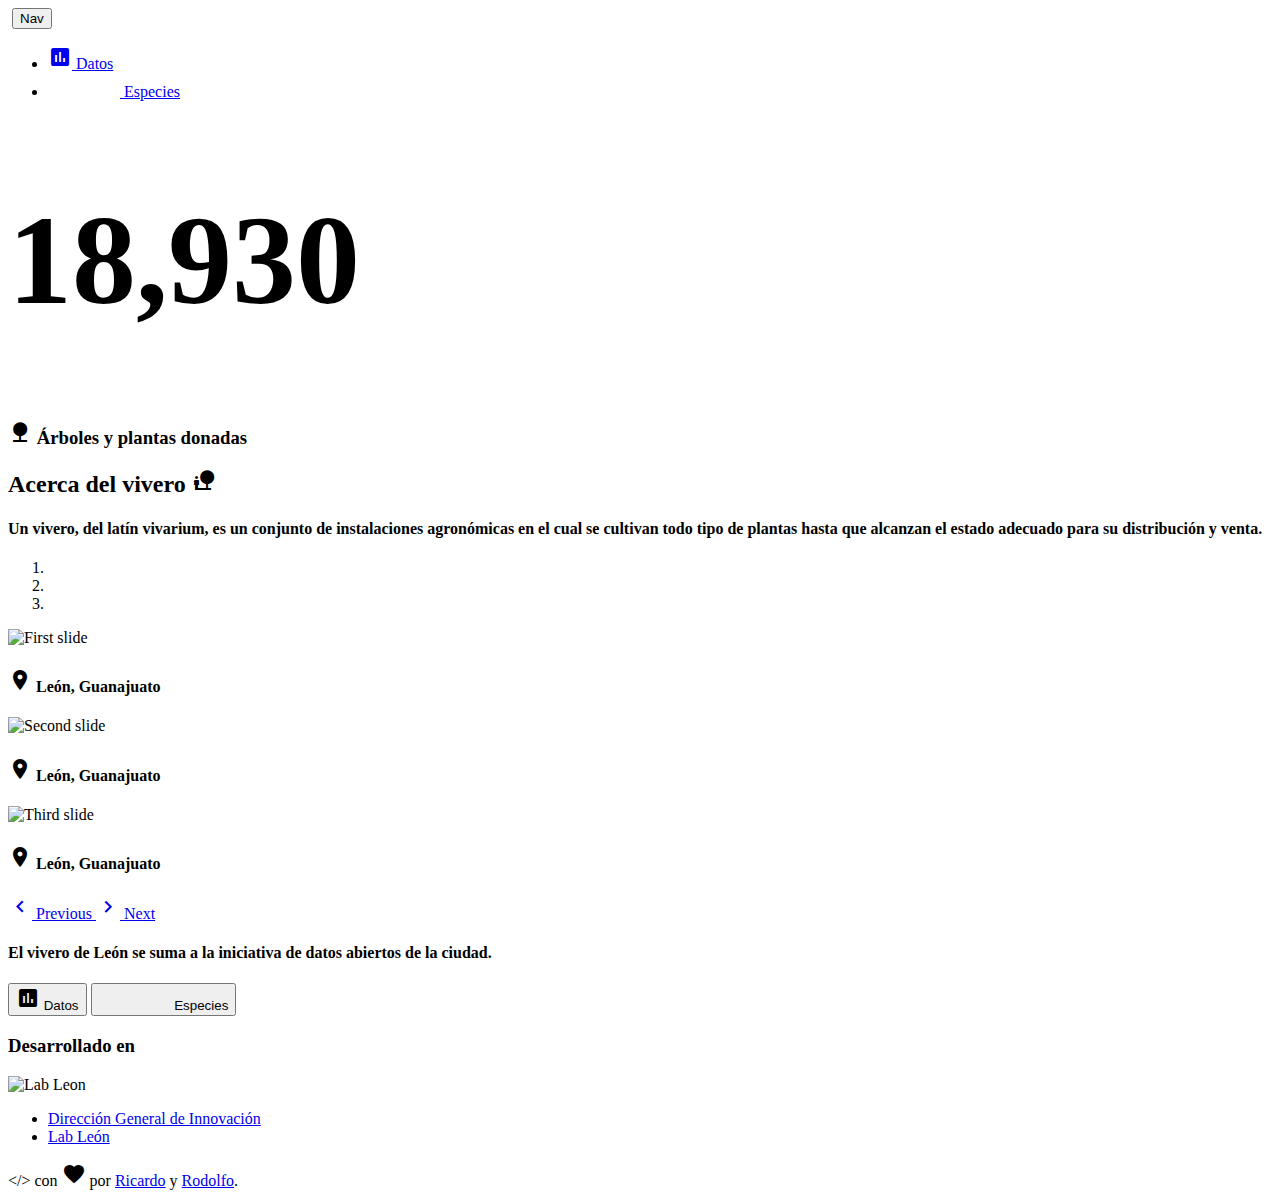
==== commit 75c8c815: "Update donation numbers and text" ====
--- a/templates/index.html
+++ b/templates/index.html
@@ -69,8 +69,8 @@
         <div class="col-md-8 ml-auto mr-auto">
           <div class="brand">
               <div class="odometer">
-                <h1 class="scroller" style="font-size: 8em;">1,385</h1>
-                <h3><i class="material-icons">nature</i> Árboles donados y contando...</h3>
+                <h1 class="scroller" style="font-size: 8em;">18,930</h1>
+                <h3><i class="material-icons">nature</i> Árboles y plantas donadas</h3>
               </div>
           </div>
         </div>
